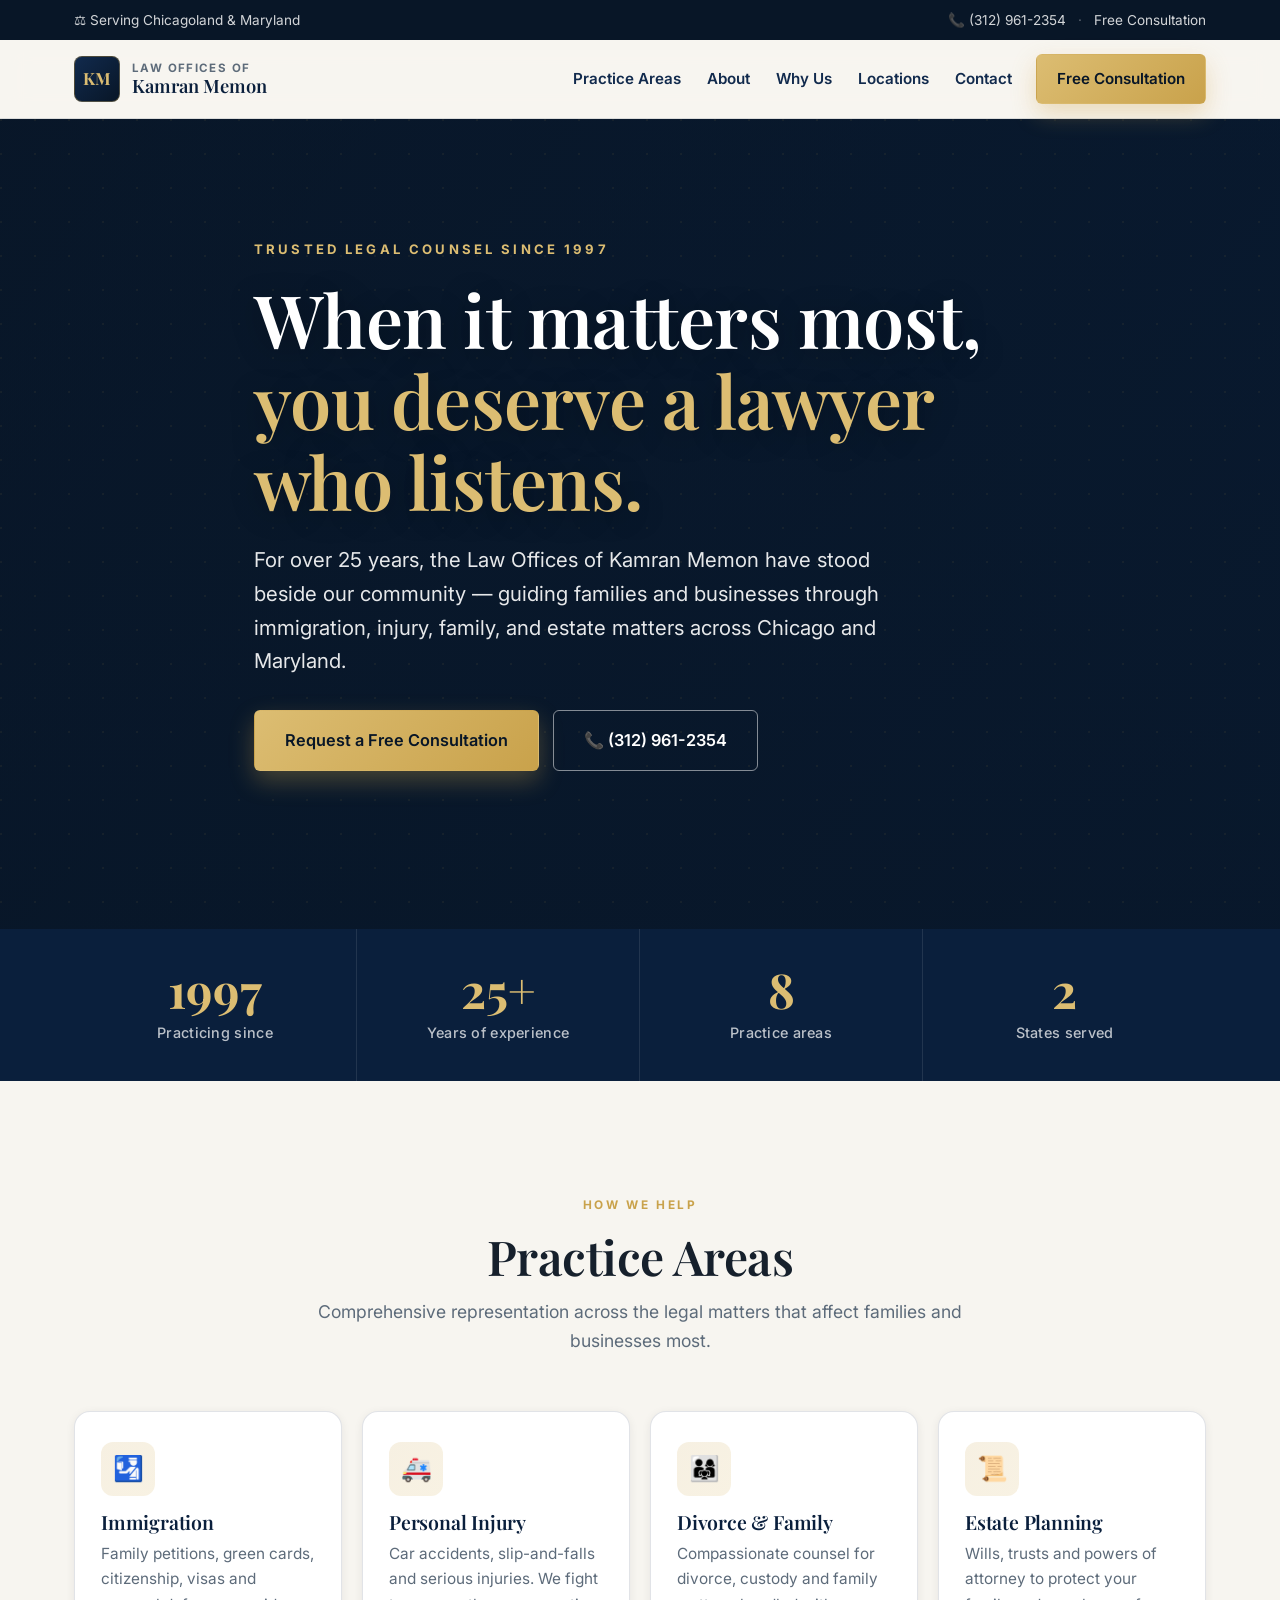
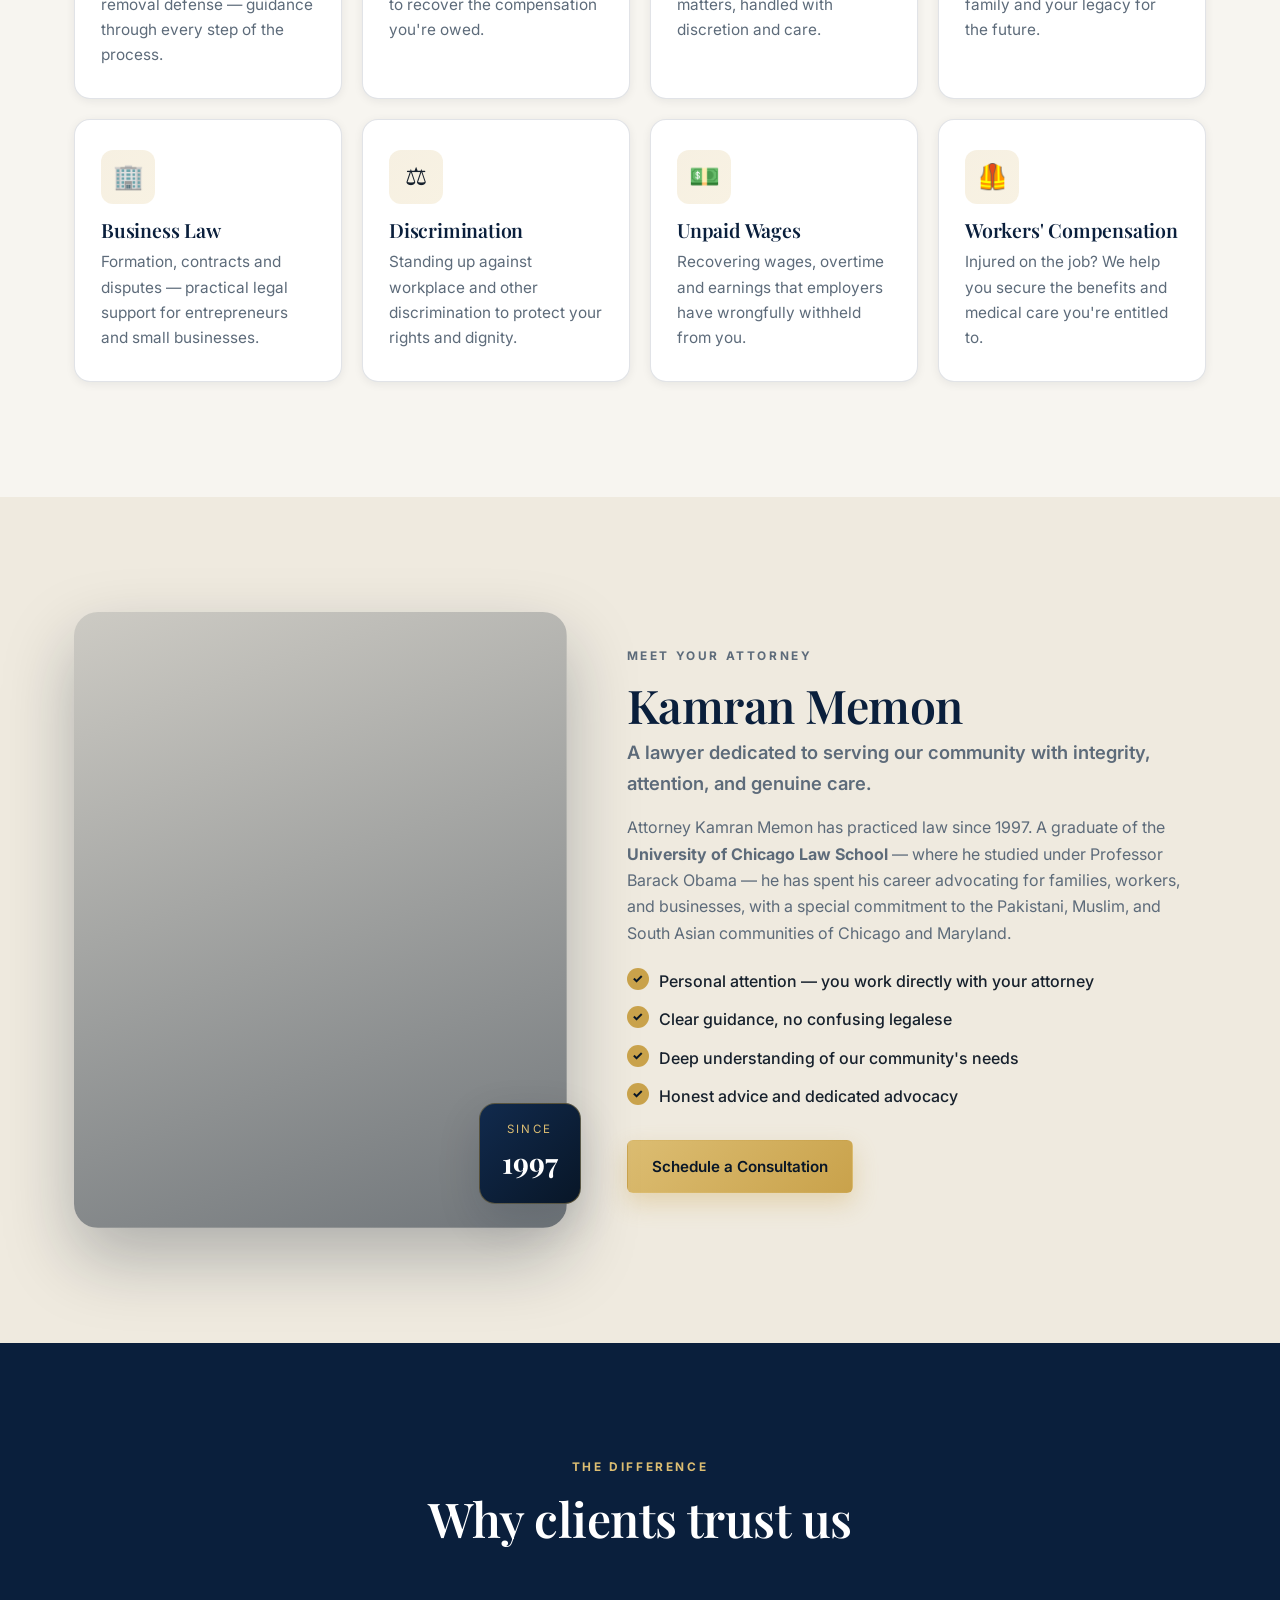
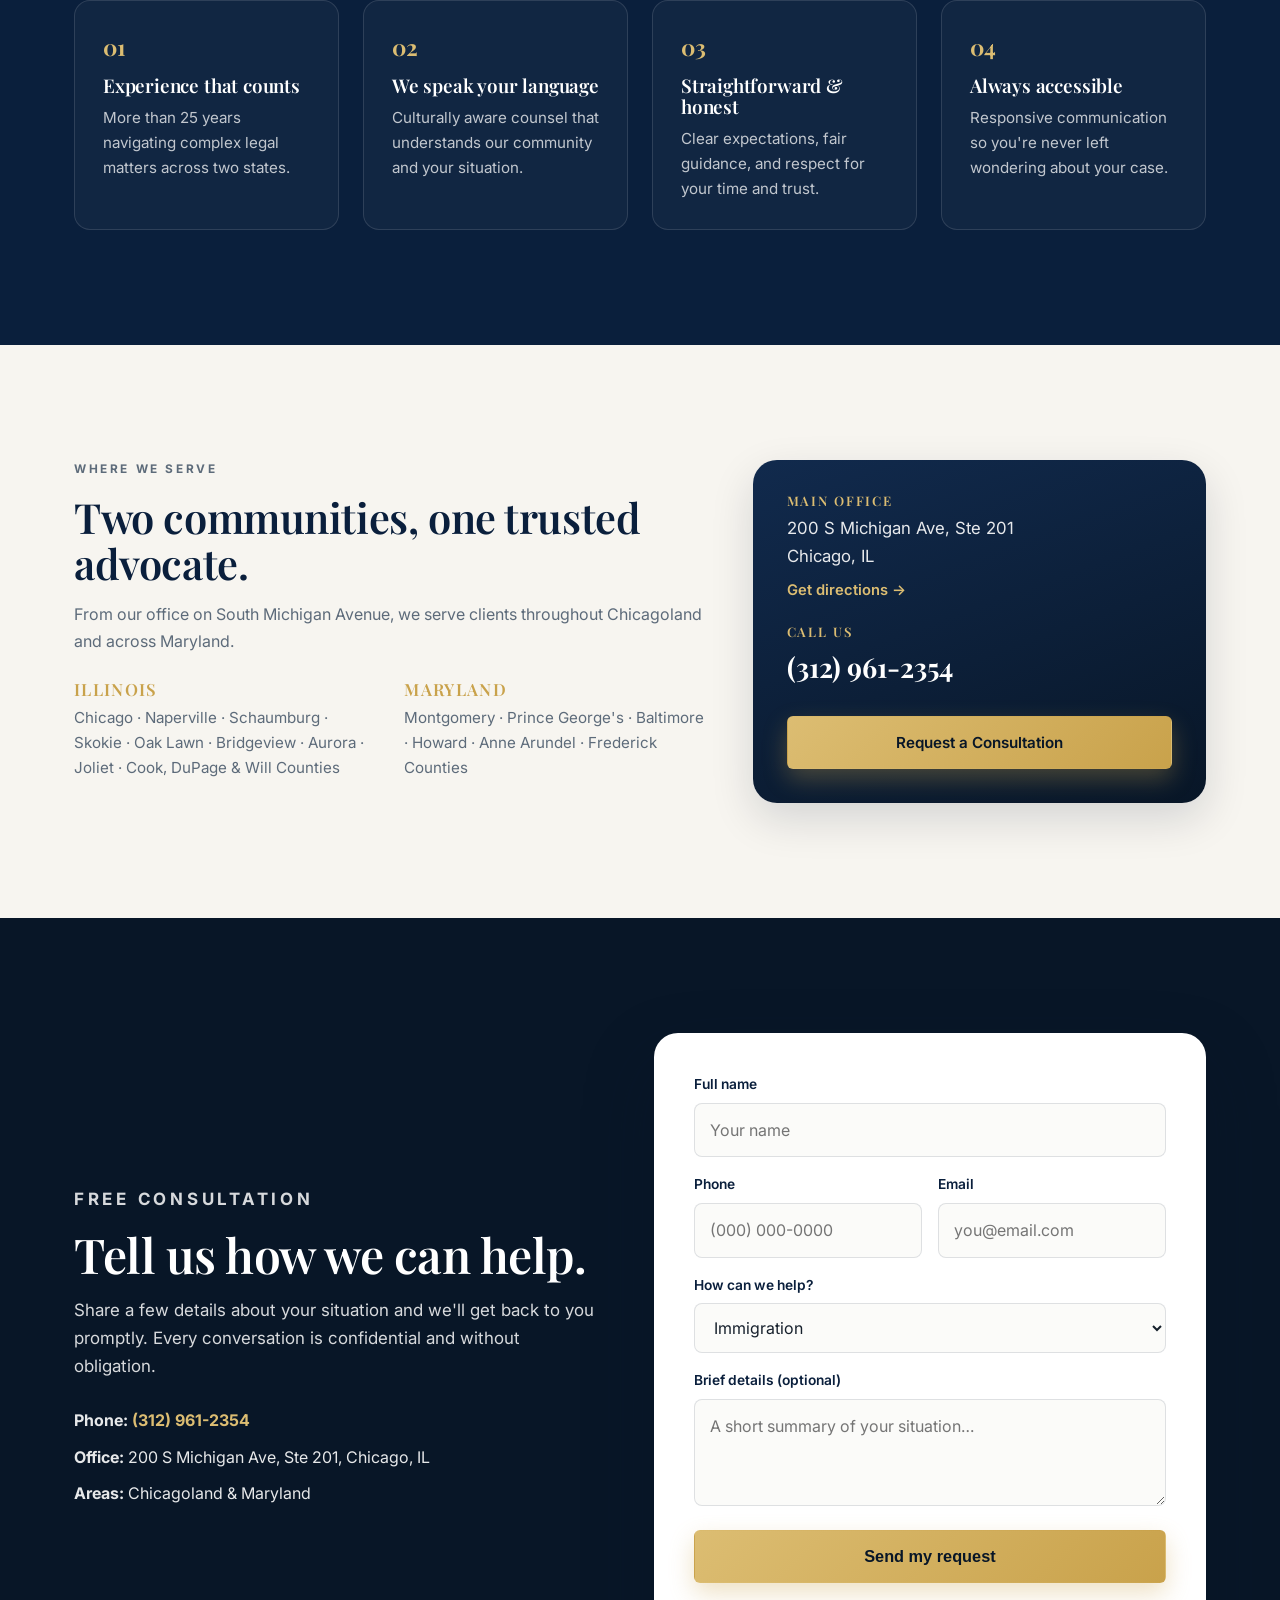
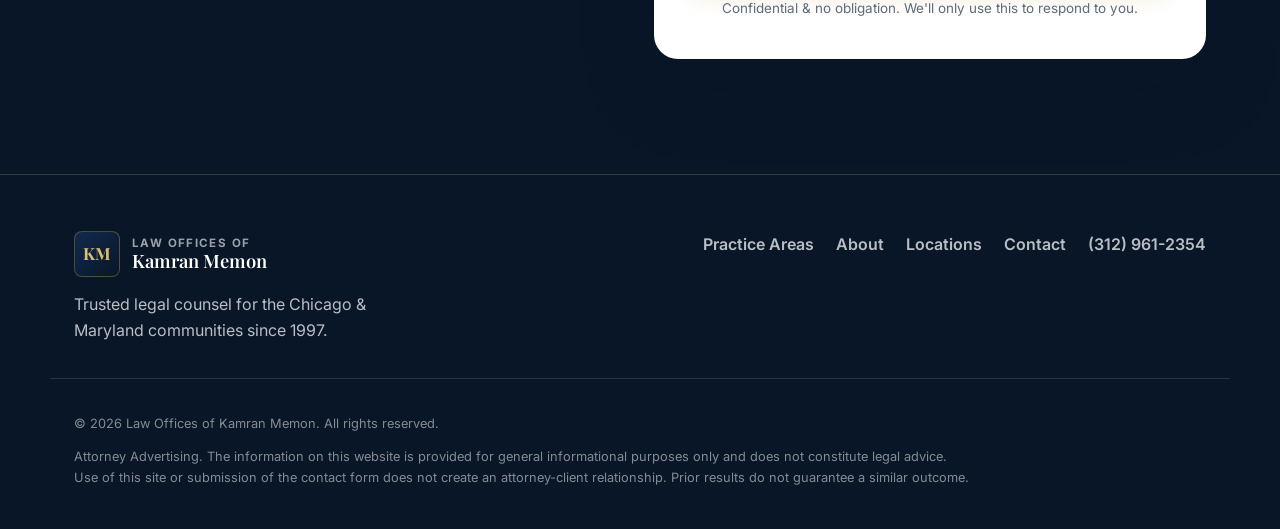
==== memonlaw/index.html @ 3e886874 "Add Law Offices of Kamran Memon site (memonlaw/) Premium navy + brass law-firm landing page: video-r" ====
<!DOCTYPE html>
<html lang="en">
<head>
  <meta charset="UTF-8" />
  <meta name="viewport" content="width=device-width, initial-scale=1.0" />
  <title>Law Offices of Kamran Memon | Chicago &amp; Maryland Attorney Since 1997</title>
  <meta name="description" content="The Law Offices of Kamran Memon provide trusted legal counsel in Immigration, Personal Injury, Divorce, Estate Planning, Business and more — serving Chicagoland and Maryland since 1997." />
  <meta name="theme-color" content="#0a1f3c" />

  <meta property="og:title" content="Law Offices of Kamran Memon — Trusted Counsel Since 1997" />
  <meta property="og:description" content="Immigration, Personal Injury, Divorce, Estate Planning & more. Serving Chicago and Maryland communities." />
  <meta property="og:type" content="website" />

  <link rel="preconnect" href="https://fonts.googleapis.com" />
  <link rel="preconnect" href="https://fonts.gstatic.com" crossorigin />
  <link href="https://fonts.googleapis.com/css2?family=Playfair+Display:wght@500;600;700&family=Inter:wght@400;500;600;700&display=swap" rel="stylesheet" />
  <link rel="stylesheet" href="styles.css" />
</head>
<body>
  <!-- ===== TOP BAR ===== -->
  <div class="topbar">
    <div class="container topbar__inner">
      <span class="topbar__item">⚖️ Serving Chicagoland &amp; Maryland</span>
      <div class="topbar__contacts">
        <a href="tel:+13129612354">📞 (312) 961-2354</a>
        <span class="topbar__sep">·</span>
        <a href="#consult">Free Consultation</a>
      </div>
    </div>
  </div>

  <!-- ===== NAV ===== -->
  <header class="nav" id="nav">
    <div class="container nav__inner">
      <a href="#top" class="brand" aria-label="Law Offices of Kamran Memon — home">
        <span class="brand__mark" aria-hidden="true">KM</span>
        <span class="brand__text">
          <strong>Law Offices of</strong>
          <em>Kamran Memon</em>
        </span>
      </a>

      <nav class="nav__links" aria-label="Primary">
        <a href="#practice">Practice Areas</a>
        <a href="#about">About</a>
        <a href="#why">Why Us</a>
        <a href="#areas">Locations</a>
        <a href="#consult">Contact</a>
      </nav>

      <a href="#consult" class="btn btn--gold nav__cta">Free Consultation</a>

      <button class="nav__toggle" id="navToggle" aria-label="Open menu" aria-expanded="false">
        <span></span><span></span><span></span>
      </button>
    </div>
  </header>

  <!-- ===== HERO ===== -->
  <section class="hero" id="top">
    <div class="hero__media" aria-hidden="true">
      <video class="hero__video" autoplay muted loop playsinline poster="assets/hero-poster.jpg">
        <source src="assets/hero.mp4" type="video/mp4" />
      </video>
      <div class="hero__overlay"></div>
    </div>

    <div class="container hero__content">
      <p class="hero__eyebrow reveal">Trusted Legal Counsel Since 1997</p>
      <h1 class="hero__title reveal">When it matters most,<br /><span>you deserve a lawyer who listens.</span></h1>
      <p class="hero__sub reveal">For over 25 years, the Law Offices of Kamran Memon have stood beside our community — guiding families and businesses through immigration, injury, family, and estate matters across Chicago and Maryland.</p>
      <div class="hero__actions reveal">
        <a href="#consult" class="btn btn--gold btn--lg">Request a Free Consultation</a>
        <a href="tel:+13129612354" class="btn btn--outline btn--lg">📞 (312) 961-2354</a>
      </div>
      <ul class="hero__trust reveal">
        <li>University of Chicago Law</li>
        <li>25+ Years' Experience</li>
        <li>Two States: IL &amp; MD</li>
      </ul>
    </div>
  </section>

  <!-- ===== STATS ===== -->
  <section class="stats" id="stats">
    <div class="container stats__grid">
      <div class="stat reveal"><span class="stat__num" data-count="1997" data-plain="true">0</span><span class="stat__label">Practicing since</span></div>
      <div class="stat reveal"><span class="stat__num" data-count="25" data-suffix="+">0</span><span class="stat__label">Years of experience</span></div>
      <div class="stat reveal"><span class="stat__num" data-count="8" data-suffix="">0</span><span class="stat__label">Practice areas</span></div>
      <div class="stat reveal"><span class="stat__num" data-count="2" data-suffix="">0</span><span class="stat__label">States served</span></div>
    </div>
  </section>

  <!-- ===== PRACTICE AREAS ===== -->
  <section class="section practice" id="practice">
    <div class="container">
      <div class="section__head reveal">
        <p class="eyebrow">How we help</p>
        <h2>Practice Areas</h2>
        <p class="section__lead">Comprehensive representation across the legal matters that affect families and businesses most.</p>
      </div>

      <div class="cards">
        <article class="card reveal">
          <div class="card__icon">🛂</div>
          <h3>Immigration</h3>
          <p>Family petitions, green cards, citizenship, visas and removal defense — guidance through every step of the process.</p>
        </article>
        <article class="card reveal">
          <div class="card__icon">🚑</div>
          <h3>Personal Injury</h3>
          <p>Car accidents, slip-and-falls and serious injuries. We fight to recover the compensation you're owed.</p>
        </article>
        <article class="card reveal">
          <div class="card__icon">👨‍👩‍👧</div>
          <h3>Divorce &amp; Family</h3>
          <p>Compassionate counsel for divorce, custody and family matters, handled with discretion and care.</p>
        </article>
        <article class="card reveal">
          <div class="card__icon">📜</div>
          <h3>Estate Planning</h3>
          <p>Wills, trusts and powers of attorney to protect your family and your legacy for the future.</p>
        </article>
        <article class="card reveal">
          <div class="card__icon">🏢</div>
          <h3>Business Law</h3>
          <p>Formation, contracts and disputes — practical legal support for entrepreneurs and small businesses.</p>
        </article>
        <article class="card reveal">
          <div class="card__icon">⚖️</div>
          <h3>Discrimination</h3>
          <p>Standing up against workplace and other discrimination to protect your rights and dignity.</p>
        </article>
        <article class="card reveal">
          <div class="card__icon">💵</div>
          <h3>Unpaid Wages</h3>
          <p>Recovering wages, overtime and earnings that employers have wrongfully withheld from you.</p>
        </article>
        <article class="card reveal">
          <div class="card__icon">🦺</div>
          <h3>Workers' Compensation</h3>
          <p>Injured on the job? We help you secure the benefits and medical care you're entitled to.</p>
        </article>
      </div>
    </div>
  </section>

  <!-- ===== ABOUT ATTORNEY ===== -->
  <section class="section about" id="about">
    <div class="container about__grid">
      <div class="about__media reveal">
        <div class="about__photo"></div>
        <div class="about__badge">
          <span class="about__badge-top">Since</span>
          <span class="about__badge-num">1997</span>
        </div>
      </div>
      <div class="about__copy reveal">
        <p class="eyebrow">Meet your attorney</p>
        <h2>Kamran Memon</h2>
        <p class="about__lead">A lawyer dedicated to serving our community with integrity, attention, and genuine care.</p>
        <p>Attorney Kamran Memon has practiced law since 1997. A graduate of the <strong>University of Chicago Law School</strong> — where he studied under Professor Barack Obama — he has spent his career advocating for families, workers, and businesses, with a special commitment to the Pakistani, Muslim, and South Asian communities of Chicago and Maryland.</p>
        <ul class="ticks">
          <li>Personal attention — you work directly with your attorney</li>
          <li>Clear guidance, no confusing legalese</li>
          <li>Deep understanding of our community's needs</li>
          <li>Honest advice and dedicated advocacy</li>
        </ul>
        <a href="#consult" class="btn btn--gold">Schedule a Consultation</a>
      </div>
    </div>
  </section>

  <!-- ===== WHY US ===== -->
  <section class="section why" id="why">
    <div class="container">
      <div class="section__head section__head--light reveal">
        <p class="eyebrow eyebrow--gold">The difference</p>
        <h2>Why clients trust us</h2>
      </div>
      <div class="why__grid">
        <div class="why__item reveal">
          <span class="why__num">01</span>
          <h3>Experience that counts</h3>
          <p>More than 25 years navigating complex legal matters across two states.</p>
        </div>
        <div class="why__item reveal">
          <span class="why__num">02</span>
          <h3>We speak your language</h3>
          <p>Culturally aware counsel that understands our community and your situation.</p>
        </div>
        <div class="why__item reveal">
          <span class="why__num">03</span>
          <h3>Straightforward &amp; honest</h3>
          <p>Clear expectations, fair guidance, and respect for your time and trust.</p>
        </div>
        <div class="why__item reveal">
          <span class="why__num">04</span>
          <h3>Always accessible</h3>
          <p>Responsive communication so you're never left wondering about your case.</p>
        </div>
      </div>
    </div>
  </section>

  <!-- ===== LOCATIONS ===== -->
  <section class="section areas" id="areas">
    <div class="container areas__inner reveal">
      <div class="areas__copy">
        <p class="eyebrow">Where we serve</p>
        <h2>Two communities, one trusted advocate.</h2>
        <p>From our office on South Michigan Avenue, we serve clients throughout Chicagoland and across Maryland.</p>
        <div class="areas__cols">
          <div>
            <h3>Illinois</h3>
            <p>Chicago · Naperville · Schaumburg · Skokie · Oak Lawn · Bridgeview · Aurora · Joliet · Cook, DuPage &amp; Will Counties</p>
          </div>
          <div>
            <h3>Maryland</h3>
            <p>Montgomery · Prince George's · Baltimore · Howard · Anne Arundel · Frederick Counties</p>
          </div>
        </div>
      </div>
      <div class="areas__card">
        <h3>Main Office</h3>
        <address>
          200 S Michigan Ave, Ste 201<br />
          Chicago, IL
        </address>
        <a class="areas__link" href="https://maps.google.com/?q=200+S+Michigan+Ave+Ste+201+Chicago+IL" target="_blank" rel="noopener">Get directions →</a>
        <h3>Call Us</h3>
        <a class="areas__phone" href="tel:+13129612354">(312) 961-2354</a>
        <a href="#consult" class="btn btn--gold btn--block">Request a Consultation</a>
      </div>
    </div>
  </section>

  <!-- ===== CONSULTATION ===== -->
  <section class="section consult" id="consult">
    <div class="container consult__grid">
      <div class="consult__copy reveal">
        <p class="eyebrow eyebrow--gold">Free consultation</p>
        <h2>Tell us how we can help.</h2>
        <p>Share a few details about your situation and we'll get back to you promptly. Every conversation is confidential and without obligation.</p>
        <ul class="consult__contact">
          <li><strong>Phone:</strong> <a href="tel:+13129612354">(312) 961-2354</a></li>
          <li><strong>Office:</strong> 200 S Michigan Ave, Ste 201, Chicago, IL</li>
          <li><strong>Areas:</strong> Chicagoland &amp; Maryland</li>
        </ul>
      </div>

      <form class="consult__form reveal" id="consultForm" novalidate>
        <div class="field">
          <label for="name">Full name</label>
          <input id="name" name="name" type="text" autocomplete="name" required placeholder="Your name" />
        </div>
        <div class="field-row">
          <div class="field">
            <label for="phone">Phone</label>
            <input id="phone" name="phone" type="tel" autocomplete="tel" required placeholder="(000) 000-0000" />
          </div>
          <div class="field">
            <label for="email">Email</label>
            <input id="email" name="email" type="email" autocomplete="email" placeholder="you@email.com" />
          </div>
        </div>
        <div class="field">
          <label for="matter">How can we help?</label>
          <select id="matter" name="matter">
            <option>Immigration</option>
            <option>Personal Injury</option>
            <option>Divorce &amp; Family</option>
            <option>Estate Planning</option>
            <option>Business Law</option>
            <option>Discrimination</option>
            <option>Unpaid Wages</option>
            <option>Workers' Compensation</option>
            <option>Something else</option>
          </select>
        </div>
        <div class="field">
          <label for="message">Brief details (optional)</label>
          <textarea id="message" name="message" rows="3" placeholder="A short summary of your situation…"></textarea>
        </div>
        <button type="submit" class="btn btn--gold btn--lg btn--block">Send my request</button>
        <p class="form__note" id="formNote" role="status" aria-live="polite">Confidential &amp; no obligation. We'll only use this to respond to you.</p>
      </form>
    </div>
  </section>

  <!-- ===== FOOTER ===== -->
  <footer class="footer">
    <div class="container footer__inner">
      <div class="footer__brand">
        <span class="brand brand--light">
          <span class="brand__mark" aria-hidden="true">KM</span>
          <span class="brand__text">
            <strong>Law Offices of</strong>
            <em>Kamran Memon</em>
          </span>
        </span>
        <p>Trusted legal counsel for the Chicago &amp; Maryland communities since 1997.</p>
      </div>
      <nav class="footer__links" aria-label="Footer">
        <a href="#practice">Practice Areas</a>
        <a href="#about">About</a>
        <a href="#areas">Locations</a>
        <a href="#consult">Contact</a>
        <a href="tel:+13129612354">(312) 961-2354</a>
      </nav>
    </div>
    <div class="container footer__legal">
      <p>© <span id="year"></span> Law Offices of Kamran Memon. All rights reserved.</p>
      <p class="footer__disclaimer">Attorney Advertising. The information on this website is provided for general informational purposes only and does not constitute legal advice. Use of this site or submission of the contact form does not create an attorney-client relationship. Prior results do not guarantee a similar outcome.</p>
    </div>
  </footer>

  <a href="tel:+13129612354" class="fab" aria-label="Call the office">📞 Call Now</a>

  <script src="script.js" defer></script>
</body>
</html>
---- memonlaw/styles.css ----
/* =========================================================
   Law Offices of Kamran Memon — styles
   ========================================================= */
:root{
  --navy-900:#081627;
  --navy-800:#0a1f3c;
  --navy-700:#112a4d;
  --navy-600:#1b3a63;
  --gold:#c9a24b;
  --gold-light:#dcbd72;
  --cream:#f7f5f0;
  --sand:#efeadf;
  --ink:#16202c;
  --muted:#5d6b7a;
  --line:rgba(10,31,60,.12);
  --white:#fff;

  --shadow-sm:0 2px 10px rgba(8,22,39,.07);
  --shadow-md:0 16px 44px rgba(8,22,39,.14);
  --shadow-lg:0 30px 70px rgba(8,22,39,.28);

  --r-sm:10px; --r-md:16px; --r-lg:24px;
  --serif:"Playfair Display",Georgia,serif;
  --sans:"Inter",system-ui,-apple-system,Segoe UI,Roboto,sans-serif;
  --maxw:1180px;
}

*{box-sizing:border-box}
html{scroll-behavior:smooth;-webkit-text-size-adjust:100%}
body{margin:0;font-family:var(--sans);color:var(--ink);background:var(--cream);line-height:1.65;overflow-x:hidden}
img,video,svg{display:block;max-width:100%}
a{color:inherit;text-decoration:none}
h1,h2,h3{font-family:var(--serif);font-weight:600;line-height:1.1;letter-spacing:-.01em;margin:0}
address{font-style:normal}

.container{width:100%;max-width:var(--maxw);margin:0 auto;padding:0 24px}
.eyebrow{text-transform:uppercase;letter-spacing:.22em;font-size:.74rem;font-weight:700;color:var(--gold);margin:0 0 14px}
.eyebrow--gold{color:var(--gold-light)}

/* ---------- Buttons ---------- */
.btn{display:inline-flex;align-items:center;justify-content:center;gap:.5em;padding:13px 24px;border-radius:6px;font-weight:600;font-size:.95rem;cursor:pointer;border:1.5px solid transparent;transition:transform .18s ease,box-shadow .18s ease,background .18s ease,color .18s ease;white-space:nowrap}
.btn:hover{transform:translateY(-2px)}
.btn--gold{background:linear-gradient(135deg,var(--gold-light),var(--gold));color:var(--navy-900);box-shadow:0 10px 24px rgba(201,162,75,.32)}
.btn--gold:hover{box-shadow:0 16px 34px rgba(201,162,75,.45)}
.btn--outline{background:transparent;color:#fff;border-color:rgba(255,255,255,.5)}
.btn--outline:hover{background:rgba(255,255,255,.1)}
.btn--lg{padding:16px 30px;font-size:1.02rem}
.btn--block{width:100%}

/* ---------- Top bar ---------- */
.topbar{background:var(--navy-900);color:rgba(255,255,255,.82);font-size:.85rem}
.topbar__inner{display:flex;align-items:center;justify-content:space-between;padding:9px 24px;gap:16px}
.topbar__contacts{display:flex;align-items:center;gap:12px}
.topbar__contacts a:hover{color:var(--gold-light)}
.topbar__sep{opacity:.4}

/* ---------- Nav ---------- */
.nav{position:sticky;top:0;z-index:60;background:rgba(247,245,240,.86);backdrop-filter:saturate(180%) blur(14px);border-bottom:1px solid var(--line);transition:box-shadow .3s ease}
.nav.is-scrolled{box-shadow:var(--shadow-sm)}
.nav__inner{display:flex;align-items:center;gap:24px;padding:14px 24px}
.brand{display:inline-flex;align-items:center;gap:12px}
.brand__mark{display:grid;place-items:center;width:46px;height:46px;border-radius:8px;background:linear-gradient(135deg,var(--navy-700),var(--navy-900));color:var(--gold-light);font-family:var(--serif);font-weight:700;font-size:1.05rem;border:1px solid rgba(201,162,75,.35)}
.brand__text{display:flex;flex-direction:column;line-height:1.15}
.brand__text strong{font-size:.72rem;font-weight:700;letter-spacing:.12em;text-transform:uppercase;color:var(--muted)}
.brand__text em{font-family:var(--serif);font-style:normal;font-weight:600;font-size:1.15rem;color:var(--navy-800)}
.brand--light .brand__text strong{color:rgba(255,255,255,.6)}
.brand--light .brand__text em{color:#fff}
.nav__links{display:flex;gap:26px;margin-left:auto;font-weight:600;font-size:.95rem}
.nav__links a{color:var(--navy-700);position:relative;padding:4px 0}
.nav__links a::after{content:"";position:absolute;left:0;bottom:-3px;height:2px;width:0;background:var(--gold);transition:width .22s ease}
.nav__links a:hover::after{width:100%}
.nav__cta{padding:11px 20px}
.nav__toggle{display:none;flex-direction:column;gap:5px;background:none;border:0;cursor:pointer;padding:8px}
.nav__toggle span{width:26px;height:2.5px;background:var(--navy-800);border-radius:2px;transition:.25s}
.nav.is-open .nav__toggle span:nth-child(1){transform:translateY(7.5px) rotate(45deg)}
.nav.is-open .nav__toggle span:nth-child(2){opacity:0}
.nav.is-open .nav__toggle span:nth-child(3){transform:translateY(-7.5px) rotate(-45deg)}

/* ---------- Hero ---------- */
.hero{position:relative;color:#fff;isolation:isolate;padding:120px 0 96px;overflow:hidden}
.hero__media{position:absolute;inset:0;z-index:-2;overflow:hidden}
.hero__media::before{content:"";position:absolute;inset:-20%;background:linear-gradient(125deg,#081627,#0a1f3c 40%,#112a4d 70%,#081627);background-size:220% 220%;animation:drift 20s ease-in-out infinite}
@keyframes drift{0%,100%{background-position:0% 50%}50%{background-position:100% 50%}}
.hero__media::after{content:"";position:absolute;inset:0;background-image:radial-gradient(circle at 1px 1px,rgba(201,162,75,.14) 1px,transparent 0);background-size:34px 34px;opacity:.5}
.hero__video{position:absolute;inset:0;width:100%;height:100%;object-fit:cover;opacity:.4}
.hero__overlay{position:absolute;inset:0;background:linear-gradient(180deg,rgba(8,22,39,.55),rgba(8,22,39,.78))}
.hero__content{position:relative;max-width:820px}
.hero__eyebrow{color:var(--gold-light);letter-spacing:.24em;text-transform:uppercase;font-size:.82rem;font-weight:700;margin:0 0 18px}
.hero__title{font-size:clamp(2.5rem,6.2vw,4.6rem);margin:0 0 22px;text-shadow:0 4px 30px rgba(0,0,0,.3)}
.hero__title span{color:var(--gold-light)}
.hero__sub{font-size:clamp(1.05rem,2vw,1.28rem);max-width:660px;color:rgba(255,255,255,.9);margin:0 0 32px}
.hero__actions{display:flex;flex-wrap:wrap;gap:14px}
.hero__trust{list-style:none;display:flex;flex-wrap:wrap;gap:0;padding:0;margin:38px 0 0}
.hero__trust li{font-weight:600;font-size:.92rem;color:rgba(255,255,255,.85);padding:0 22px;position:relative}
.hero__trust li:first-child{padding-left:0}
.hero__trust li:not(:last-child)::after{content:"";position:absolute;right:0;top:50%;transform:translateY(-50%);width:1px;height:16px;background:rgba(255,255,255,.25)}

/* ---------- Stats ---------- */
.stats{background:var(--navy-800);color:#fff}
.stats__grid{display:grid;grid-template-columns:repeat(4,1fr)}
.stat{text-align:center;padding:36px 18px;border-right:1px solid rgba(255,255,255,.1)}
.stat:last-child{border-right:0}
.stat__num{display:block;font-family:var(--serif);font-size:clamp(2rem,4vw,3rem);font-weight:700;color:var(--gold-light);line-height:1}
.stat__label{display:block;margin-top:8px;color:rgba(255,255,255,.72);font-weight:500;font-size:.9rem;letter-spacing:.02em}

/* ---------- Section base ---------- */
.section{padding:clamp(70px,9vw,116px) 0}
.section__head{max-width:680px;margin:0 auto 56px;text-align:center}
.section__head h2{font-size:clamp(2rem,4.6vw,3rem)}
.section__lead{color:var(--muted);font-size:1.1rem;margin:14px 0 0}
.section__head--light h2{color:#fff}

/* ---------- Practice areas ---------- */
.cards{display:grid;grid-template-columns:repeat(4,1fr);gap:20px}
.card{background:#fff;border:1px solid var(--line);border-radius:var(--r-md);padding:30px 26px;box-shadow:var(--shadow-sm);transition:transform .25s ease,box-shadow .25s ease;position:relative;overflow:hidden}
.card::before{content:"";position:absolute;left:0;top:0;bottom:0;width:3px;background:linear-gradient(180deg,var(--gold-light),var(--gold));transform:scaleY(0);transform-origin:top;transition:transform .3s ease}
.card:hover{transform:translateY(-6px);box-shadow:var(--shadow-md)}
.card:hover::before{transform:scaleY(1)}
.card__icon{width:54px;height:54px;border-radius:12px;display:grid;place-items:center;font-size:1.55rem;margin-bottom:16px;background:linear-gradient(135deg,rgba(201,162,75,.16),rgba(220,189,114,.2))}
.card h3{font-size:1.22rem;margin-bottom:8px;color:var(--navy-800)}
.card p{color:var(--muted);margin:0;font-size:.96rem}

/* ---------- About ---------- */
.about{background:var(--sand)}
.about__grid{display:grid;grid-template-columns:.85fr 1fr;gap:60px;align-items:center}
.about__media{position:relative}
.about__photo{aspect-ratio:4/5;border-radius:var(--r-lg);box-shadow:var(--shadow-lg);background-image:linear-gradient(160deg,rgba(8,22,39,.15),rgba(8,22,39,.55)),url("https://images.unsplash.com/photo-1589829545856-d10d557cf95f?q=80&w=1200&auto=format&fit=crop");background-size:cover;background-position:center}
.about__badge{position:absolute;right:-14px;bottom:24px;background:linear-gradient(135deg,var(--navy-700),var(--navy-900));color:#fff;border:1px solid rgba(201,162,75,.4);border-radius:var(--r-md);padding:16px 22px;text-align:center;box-shadow:var(--shadow-md)}
.about__badge-top{display:block;font-size:.72rem;letter-spacing:.18em;text-transform:uppercase;color:var(--gold-light)}
.about__badge-num{display:block;font-family:var(--serif);font-size:1.8rem;font-weight:700}
.about__copy h2{font-size:clamp(2rem,4vw,2.9rem);color:var(--navy-800);margin-bottom:6px}
.about__lead{font-size:1.15rem;font-weight:600;color:var(--navy-700);margin:0 0 16px}
.about__copy p{color:var(--muted)}
.ticks{list-style:none;padding:0;margin:22px 0 30px;display:grid;gap:12px}
.ticks li{position:relative;padding-left:32px;font-weight:500;color:var(--ink)}
.ticks li::before{content:"✓";position:absolute;left:0;top:0;width:22px;height:22px;border-radius:50%;display:grid;place-items:center;background:var(--gold);color:var(--navy-900);font-size:.78rem;font-weight:800}

/* ---------- Why ---------- */
.why{background:var(--navy-800);color:#fff}
.why__grid{display:grid;grid-template-columns:repeat(4,1fr);gap:24px}
.why__item{padding:28px;border:1px solid rgba(255,255,255,.12);border-radius:var(--r-md);background:rgba(255,255,255,.03);transition:border-color .25s ease,transform .25s ease}
.why__item:hover{border-color:rgba(201,162,75,.5);transform:translateY(-4px)}
.why__num{font-family:var(--serif);font-size:1.4rem;color:var(--gold-light);font-weight:700}
.why__item h3{font-size:1.18rem;margin:10px 0 8px}
.why__item p{color:rgba(255,255,255,.74);margin:0;font-size:.95rem}

/* ---------- Locations ---------- */
.areas__inner{display:grid;grid-template-columns:1.4fr 1fr;gap:44px;align-items:stretch}
.areas__copy h2{font-size:clamp(1.8rem,4vw,2.6rem);color:var(--navy-800);margin-bottom:14px}
.areas__copy>p{color:var(--muted)}
.areas__cols{display:grid;grid-template-columns:1fr 1fr;gap:26px;margin-top:26px}
.areas__cols h3{font-size:1.05rem;color:var(--gold);text-transform:uppercase;letter-spacing:.08em;margin-bottom:6px}
.areas__cols p{color:var(--muted);font-size:.95rem;margin:0}
.areas__card{background:linear-gradient(160deg,var(--navy-700),var(--navy-900));color:#fff;border-radius:var(--r-lg);padding:34px;box-shadow:var(--shadow-md)}
.areas__card h3{font-size:.82rem;letter-spacing:.14em;text-transform:uppercase;color:var(--gold-light);margin:0 0 6px}
.areas__card h3:not(:first-child){margin-top:22px}
.areas__card address{color:rgba(255,255,255,.9);font-size:1.05rem}
.areas__link{display:inline-block;margin-top:8px;color:var(--gold-light);font-weight:600;font-size:.92rem}
.areas__phone{display:block;font-family:var(--serif);font-size:1.7rem;color:#fff;font-weight:700;margin-top:2px}
.areas__card .btn{margin-top:26px}

/* ---------- Consultation ---------- */
.consult{background:var(--navy-900);color:#fff}
.consult__grid{display:grid;grid-template-columns:1fr 1.05fr;gap:54px;align-items:center}
.consult__copy h2{font-size:clamp(2rem,4.4vw,3rem);margin-bottom:14px}
.consult__copy>p{color:rgba(255,255,255,.84);font-size:1.06rem}
.consult__contact{list-style:none;padding:0;margin:26px 0 0;display:grid;gap:10px;color:rgba(255,255,255,.9)}
.consult__contact a{color:var(--gold-light);font-weight:700}
.consult__form{background:#fff;color:var(--ink);border-radius:var(--r-lg);padding:clamp(26px,4vw,40px);box-shadow:var(--shadow-lg)}
.field{margin-bottom:16px}
.field-row{display:grid;grid-template-columns:1fr 1fr;gap:16px}
.field label{display:block;font-weight:600;font-size:.86rem;margin-bottom:7px;color:var(--navy-800)}
.field input,.field select,.field textarea{width:100%;padding:13px 15px;border:1.5px solid var(--line);border-radius:8px;font:inherit;color:var(--ink);background:#fbfbf9;transition:border-color .2s,box-shadow .2s}
.field input:focus,.field select:focus,.field textarea:focus{outline:none;border-color:var(--gold);box-shadow:0 0 0 4px rgba(201,162,75,.18);background:#fff}
.field textarea{resize:vertical}
.field input.invalid{border-color:#c0392b;box-shadow:0 0 0 4px rgba(192,57,43,.12)}
.form__note{margin:14px 0 0;font-size:.84rem;color:var(--muted);text-align:center}
.form__note.success{color:#1f7a4d;font-weight:700}

/* ---------- Footer ---------- */
.footer{background:var(--navy-900);color:rgba(255,255,255,.72);padding:56px 0 28px;border-top:1px solid rgba(201,162,75,.25)}
.footer__inner{display:flex;flex-wrap:wrap;gap:30px;justify-content:space-between;align-items:flex-start}
.footer__brand p{max-width:300px;margin:14px 0 0}
.footer__links{display:flex;flex-wrap:wrap;gap:22px;font-weight:600}
.footer__links a:hover{color:var(--gold-light)}
.footer__legal{margin-top:34px;padding-top:22px;border-top:1px solid rgba(255,255,255,.12);font-size:.8rem;color:rgba(255,255,255,.5)}
.footer__disclaimer{margin-top:8px;max-width:900px;line-height:1.6}

/* ---------- FAB ---------- */
.fab{position:fixed;right:18px;bottom:18px;z-index:55;display:none;background:linear-gradient(135deg,var(--gold-light),var(--gold));color:var(--navy-900);font-weight:700;padding:14px 22px;border-radius:999px;box-shadow:var(--shadow-lg)}

/* ---------- Reveal ---------- */
.reveal{opacity:0;transform:translateY(26px);transition:opacity .7s ease,transform .7s ease}
.reveal.is-visible{opacity:1;transform:none}

/* ---------- Responsive ---------- */
@media (max-width:980px){
  .nav__links,.nav__cta{display:none}
  .nav__toggle{display:flex}
  .nav.is-open .nav__links{display:flex;flex-direction:column;gap:4px;position:absolute;top:100%;left:16px;right:16px;background:#fff;border-radius:var(--r-md);padding:14px;box-shadow:var(--shadow-md)}
  .nav.is-open .nav__links a{color:var(--navy-800);padding:12px;border-radius:8px}
  .nav.is-open .nav__links a:hover{background:var(--sand)}
  .cards{grid-template-columns:repeat(2,1fr)}
  .why__grid{grid-template-columns:repeat(2,1fr)}
  .about__grid,.areas__inner,.consult__grid{grid-template-columns:1fr}
  .about__media{max-width:420px}
  .stats__grid{grid-template-columns:1fr 1fr}
  .stat:nth-child(2){border-right:0}
}
@media (max-width:560px){
  .container{padding:0 18px}
  .cards,.why__grid,.field-row,.areas__cols{grid-template-columns:1fr}
  .topbar__item{display:none}
  .topbar__inner{justify-content:center}
  .hero__trust li{padding:6px 14px}
  .hero__trust li:first-child{padding-left:14px}
  .fab{display:inline-flex}
  .footer__inner{flex-direction:column}
}
@media (prefers-reduced-motion:reduce){
  *,*::before,*::after{animation-duration:.001ms!important;transition-duration:.001ms!important}
  html{scroll-behavior:auto}
  .reveal{opacity:1;transform:none}
}
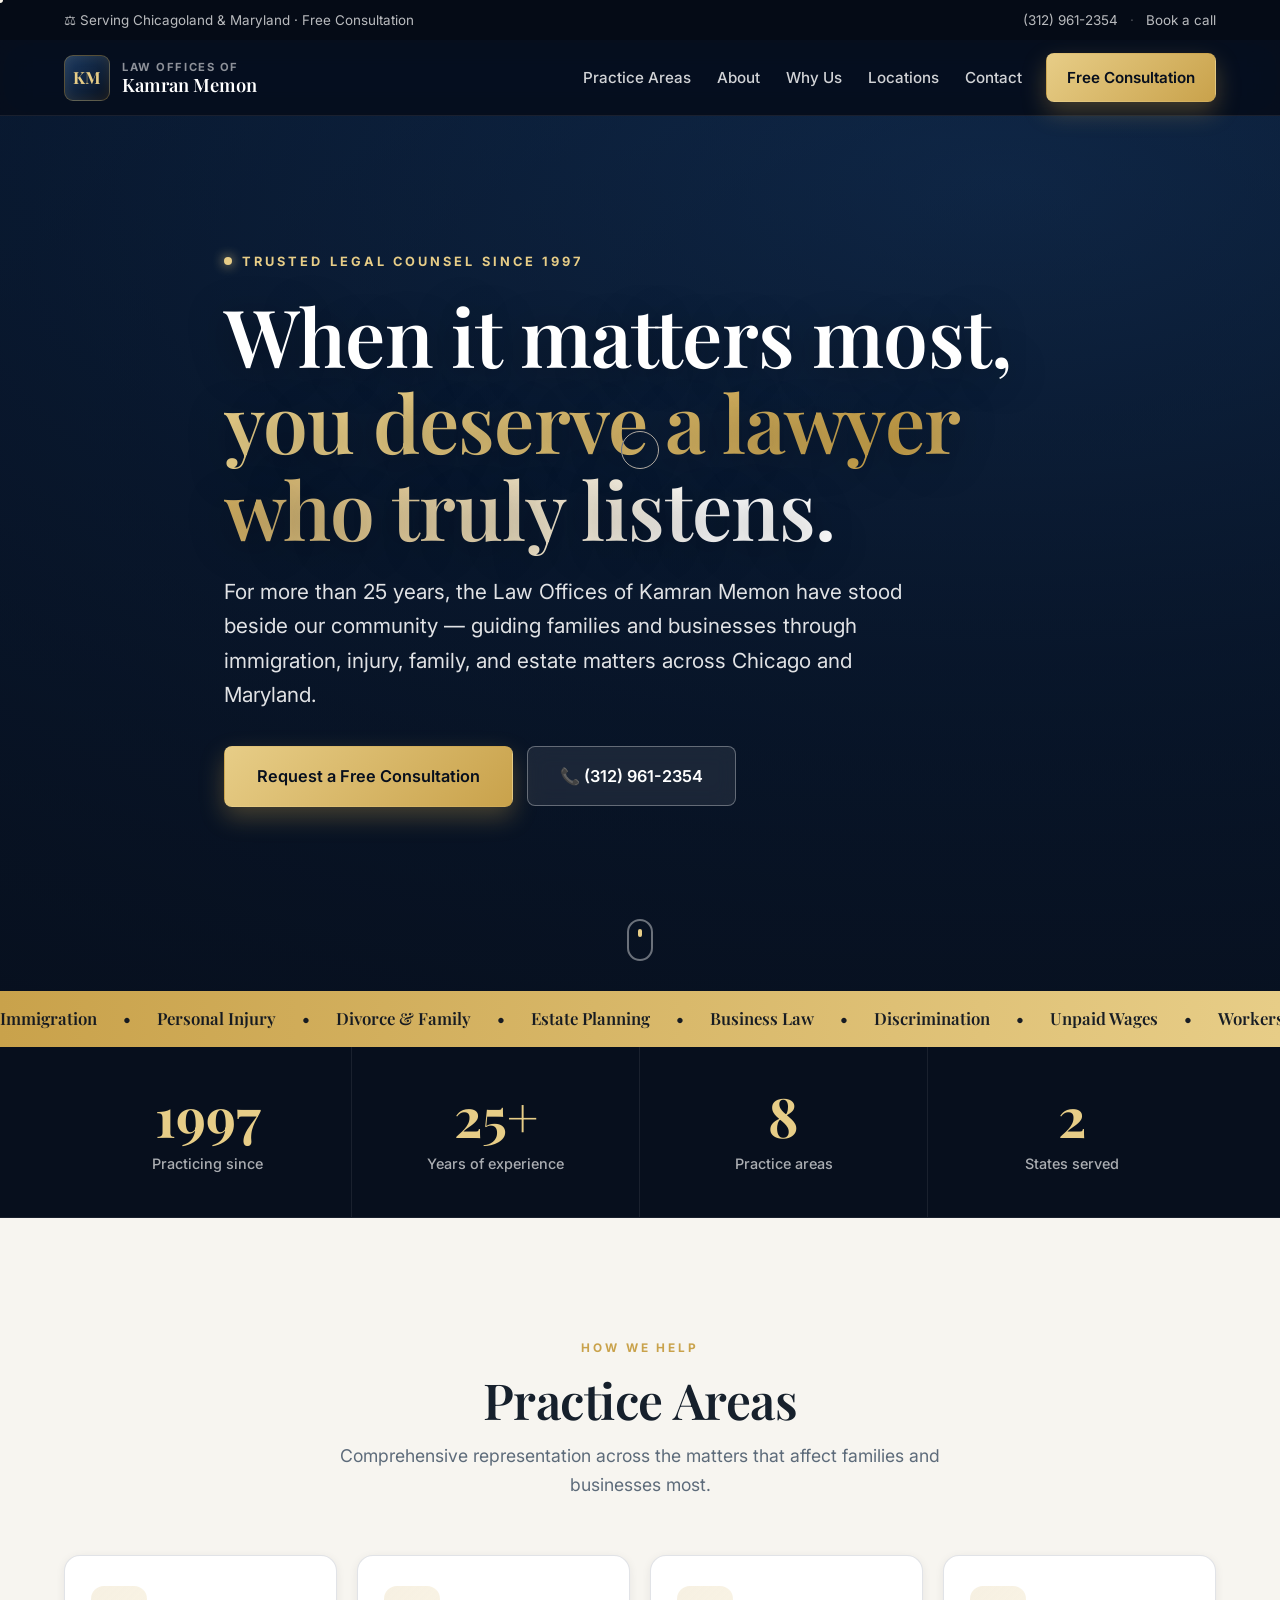
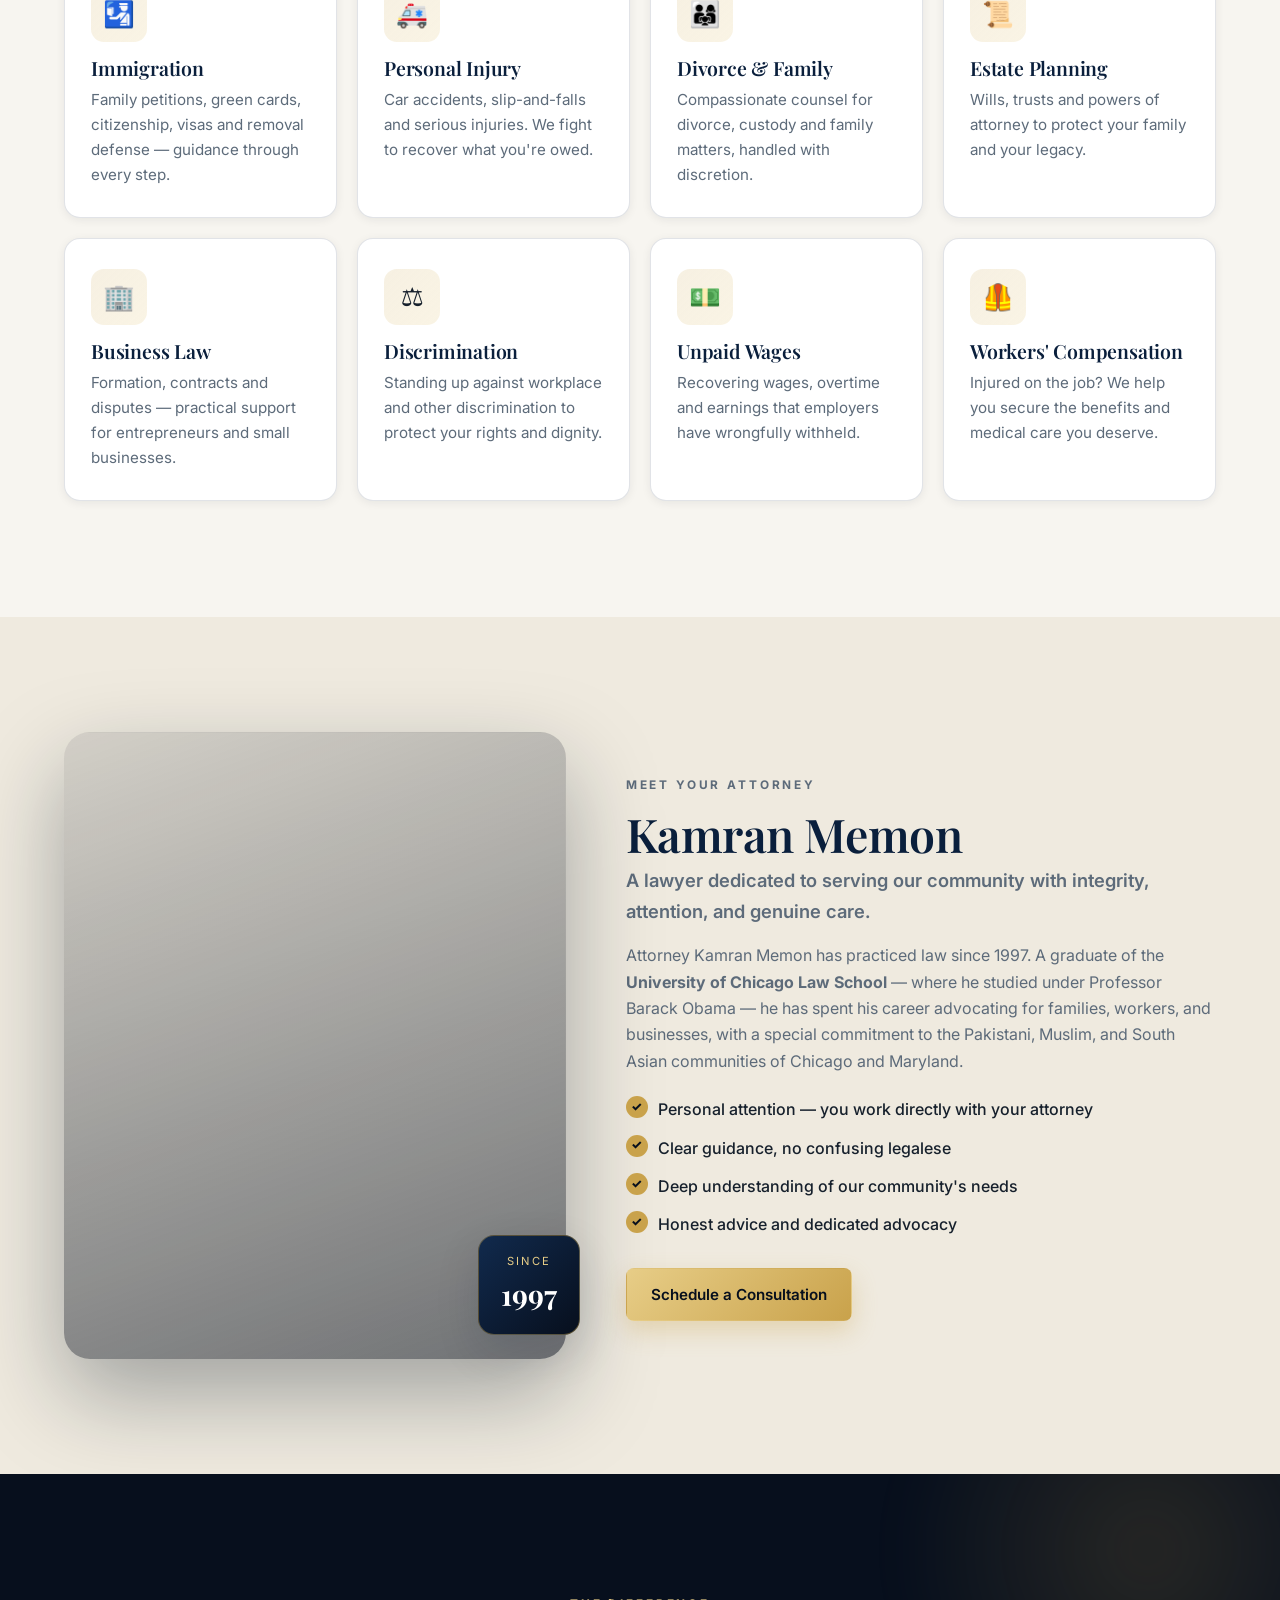
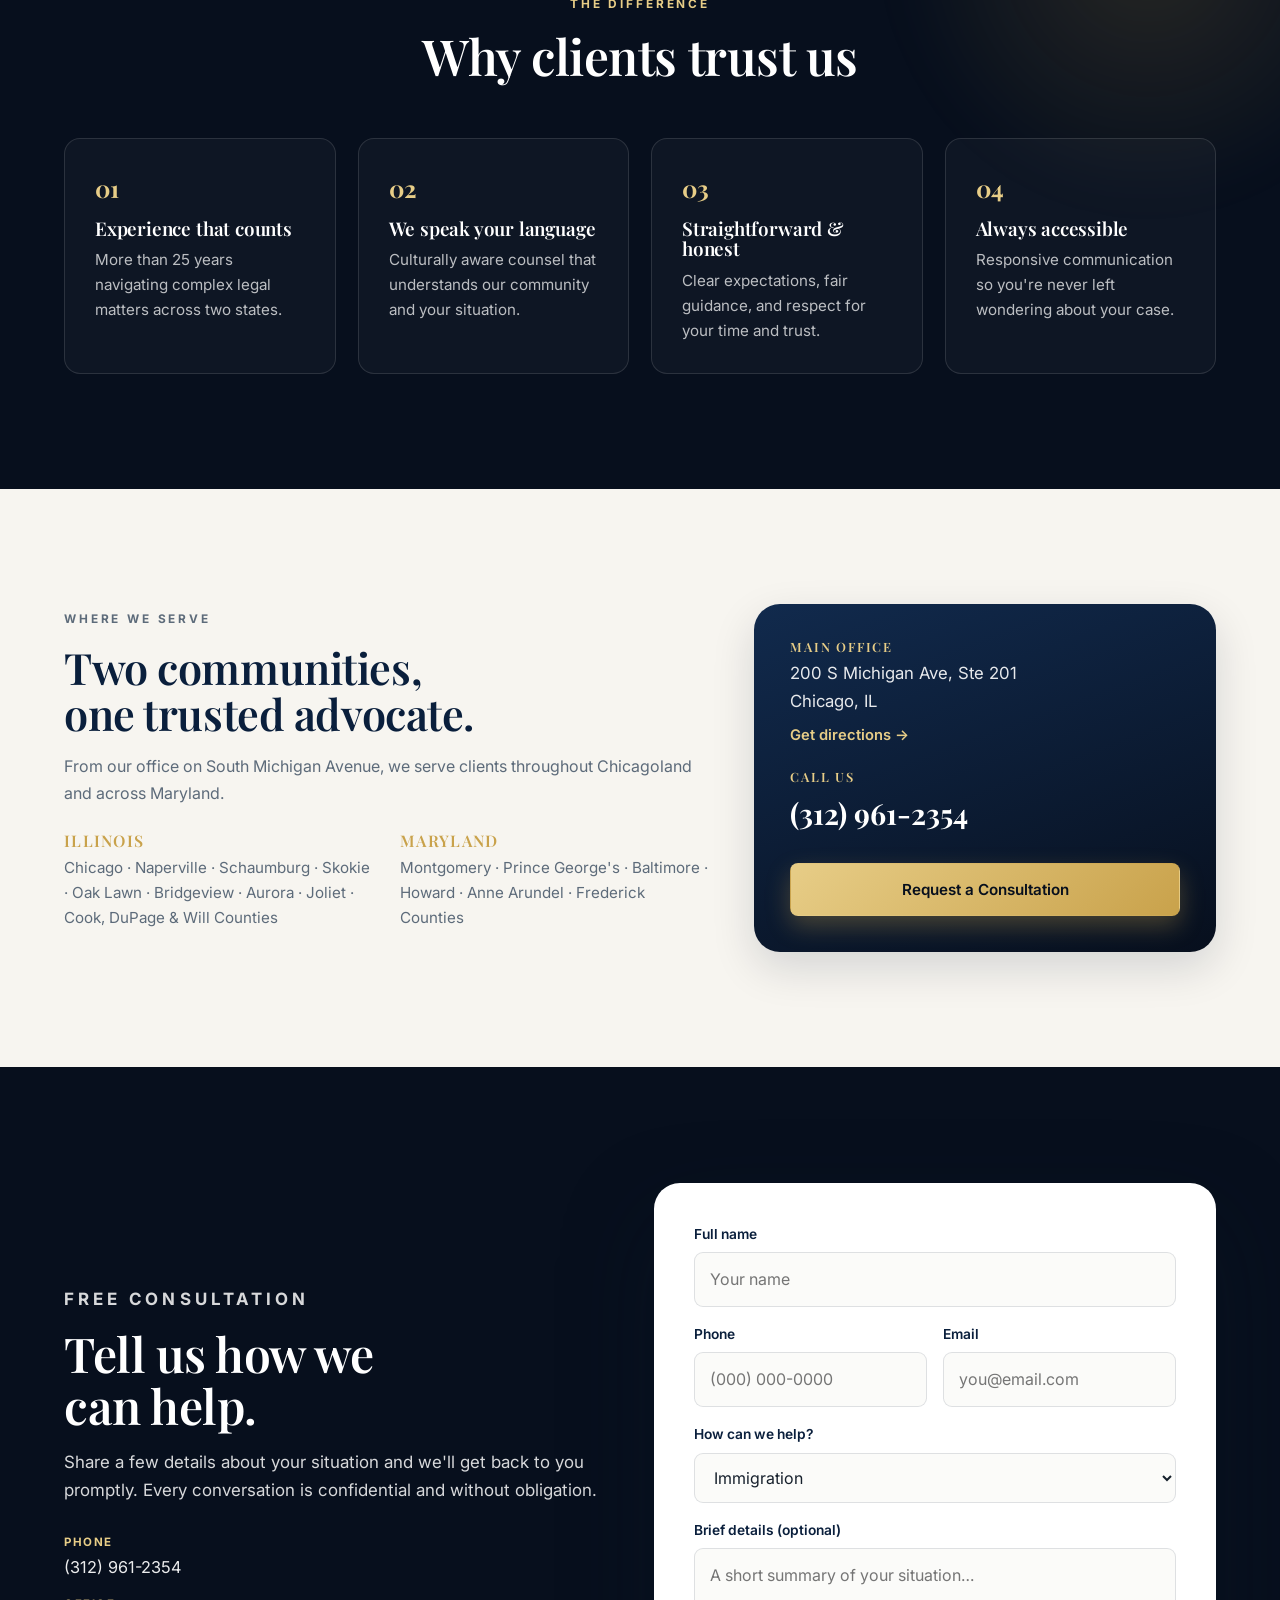
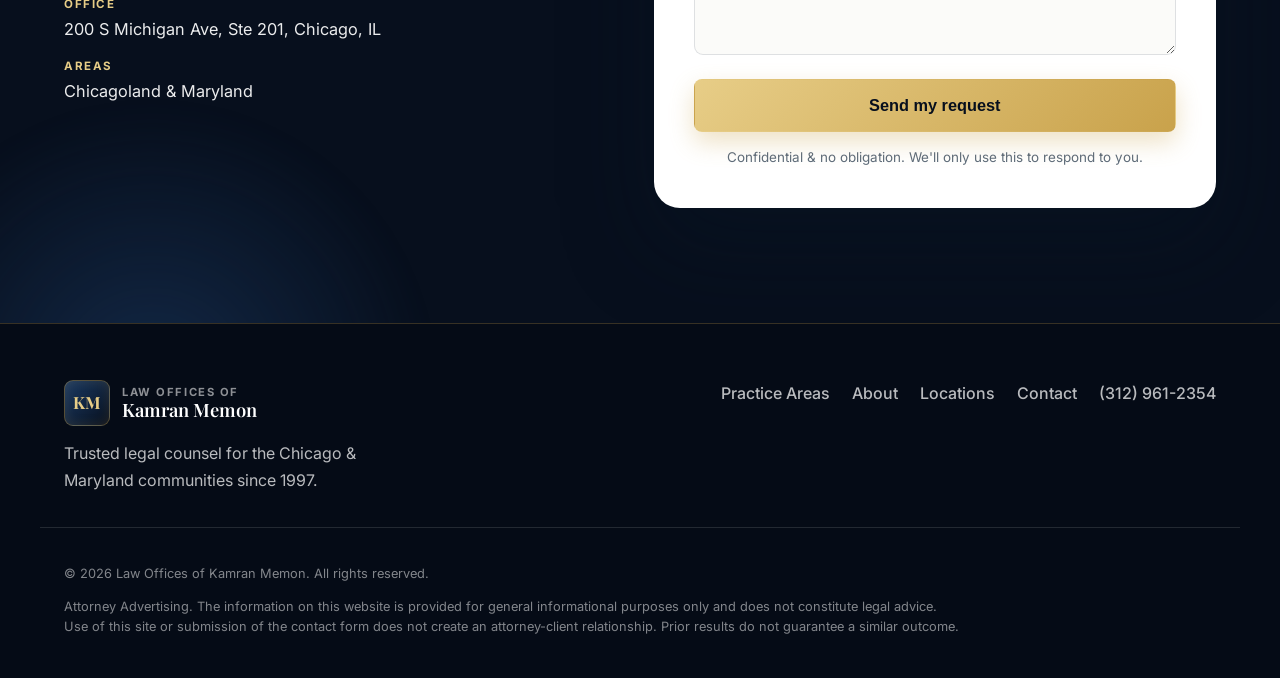
==== commit 61632659: "Elevate Memon Law site: WebGL 3D hero + premium interactions - Three.js (vendored locally) gold part" ====
--- a/memonlaw/index.html
+++ b/memonlaw/index.html
@@ -6,25 +6,31 @@
   <title>Law Offices of Kamran Memon | Chicago &amp; Maryland Attorney Since 1997</title>
   <meta name="description" content="The Law Offices of Kamran Memon provide trusted legal counsel in Immigration, Personal Injury, Divorce, Estate Planning, Business and more — serving Chicagoland and Maryland since 1997." />
   <meta name="theme-color" content="#0a1f3c" />
-
   <meta property="og:title" content="Law Offices of Kamran Memon — Trusted Counsel Since 1997" />
-  <meta property="og:description" content="Immigration, Personal Injury, Divorce, Estate Planning & more. Serving Chicago and Maryland communities." />
+  <meta property="og:description" content="Immigration, Personal Injury, Divorce, Estate Planning & more. Serving Chicago and Maryland." />
   <meta property="og:type" content="website" />
 
   <link rel="preconnect" href="https://fonts.googleapis.com" />
   <link rel="preconnect" href="https://fonts.gstatic.com" crossorigin />
-  <link href="https://fonts.googleapis.com/css2?family=Playfair+Display:wght@500;600;700&family=Inter:wght@400;500;600;700&display=swap" rel="stylesheet" />
+  <link href="https://fonts.googleapis.com/css2?family=Playfair+Display:ital,wght@0,500;0,600;0,700;1,500&family=Inter:wght@400;500;600;700&display=swap" rel="stylesheet" />
   <link rel="stylesheet" href="styles.css" />
 </head>
 <body>
+  <!-- custom cursor -->
+  <div class="cursor" id="cursor" aria-hidden="true"></div>
+  <div class="cursor-dot" id="cursorDot" aria-hidden="true"></div>
+
+  <!-- page load curtain -->
+  <div class="loader" id="loader" aria-hidden="true"><span class="loader__mark">KM</span></div>
+
   <!-- ===== TOP BAR ===== -->
   <div class="topbar">
     <div class="container topbar__inner">
-      <span class="topbar__item">⚖️ Serving Chicagoland &amp; Maryland</span>
+      <span class="topbar__item">⚖️ Serving Chicagoland &amp; Maryland · Free Consultation</span>
       <div class="topbar__contacts">
-        <a href="tel:+13129612354">📞 (312) 961-2354</a>
+        <a href="tel:+13129612354">(312) 961-2354</a>
         <span class="topbar__sep">·</span>
-        <a href="#consult">Free Consultation</a>
+        <a href="#consult">Book a call</a>
       </div>
     </div>
   </div>
@@ -32,14 +38,10 @@
   <!-- ===== NAV ===== -->
   <header class="nav" id="nav">
     <div class="container nav__inner">
-      <a href="#top" class="brand" aria-label="Law Offices of Kamran Memon — home">
+      <a href="#top" class="brand" data-cursor="link" aria-label="Law Offices of Kamran Memon — home">
         <span class="brand__mark" aria-hidden="true">KM</span>
-        <span class="brand__text">
-          <strong>Law Offices of</strong>
-          <em>Kamran Memon</em>
-        </span>
+        <span class="brand__text"><strong>Law Offices of</strong><em>Kamran Memon</em></span>
       </a>
-
       <nav class="nav__links" aria-label="Primary">
         <a href="#practice">Practice Areas</a>
         <a href="#about">About</a>
@@ -47,17 +49,14 @@
         <a href="#areas">Locations</a>
         <a href="#consult">Contact</a>
       </nav>
-
-      <a href="#consult" class="btn btn--gold nav__cta">Free Consultation</a>
-
-      <button class="nav__toggle" id="navToggle" aria-label="Open menu" aria-expanded="false">
-        <span></span><span></span><span></span>
-      </button>
+      <a href="#consult" class="btn btn--gold nav__cta magnetic" data-cursor="link">Free Consultation</a>
+      <button class="nav__toggle" id="navToggle" aria-label="Open menu" aria-expanded="false"><span></span><span></span><span></span></button>
     </div>
   </header>
 
   <!-- ===== HERO ===== -->
   <section class="hero" id="top">
+    <canvas class="hero__canvas" id="bg3d" aria-hidden="true"></canvas>
     <div class="hero__media" aria-hidden="true">
       <video class="hero__video" autoplay muted loop playsinline poster="assets/hero-poster.jpg">
         <source src="assets/hero.mp4" type="video/mp4" />
@@ -65,29 +64,39 @@
       <div class="hero__overlay"></div>
     </div>
 
-    <div class="container hero__content">
-      <p class="hero__eyebrow reveal">Trusted Legal Counsel Since 1997</p>
-      <h1 class="hero__title reveal">When it matters most,<br /><span>you deserve a lawyer who listens.</span></h1>
-      <p class="hero__sub reveal">For over 25 years, the Law Offices of Kamran Memon have stood beside our community — guiding families and businesses through immigration, injury, family, and estate matters across Chicago and Maryland.</p>
+    <div class="container hero__content" data-parallax>
+      <p class="hero__eyebrow reveal"><span class="dot"></span> Trusted Legal Counsel Since 1997</p>
+      <h1 class="hero__title reveal">When it matters most,<br /><span class="grad">you deserve a lawyer<br />who truly listens.</span></h1>
+      <p class="hero__sub reveal">For more than 25 years, the Law Offices of Kamran Memon have stood beside our community — guiding families and businesses through immigration, injury, family, and estate matters across Chicago and Maryland.</p>
       <div class="hero__actions reveal">
-        <a href="#consult" class="btn btn--gold btn--lg">Request a Free Consultation</a>
-        <a href="tel:+13129612354" class="btn btn--outline btn--lg">📞 (312) 961-2354</a>
+        <a href="#consult" class="btn btn--gold btn--lg magnetic" data-cursor="link">Request a Free Consultation</a>
+        <a href="tel:+13129612354" class="btn btn--glass btn--lg magnetic" data-cursor="link">📞 (312) 961-2354</a>
       </div>
       <ul class="hero__trust reveal">
         <li>University of Chicago Law</li>
         <li>25+ Years' Experience</li>
-        <li>Two States: IL &amp; MD</li>
+        <li>Illinois &amp; Maryland</li>
       </ul>
     </div>
-  </section>
+
+    <a href="#stats" class="hero__scroll" aria-label="Scroll down" data-cursor="link"><span></span></a>
+  </section>
+
+  <!-- ===== MARQUEE ===== -->
+  <div class="marquee" aria-hidden="true">
+    <div class="marquee__track">
+      <span>Immigration</span><span>•</span><span>Personal Injury</span><span>•</span><span>Divorce &amp; Family</span><span>•</span><span>Estate Planning</span><span>•</span><span>Business Law</span><span>•</span><span>Discrimination</span><span>•</span><span>Unpaid Wages</span><span>•</span><span>Workers' Compensation</span><span>•</span>
+      <span>Immigration</span><span>•</span><span>Personal Injury</span><span>•</span><span>Divorce &amp; Family</span><span>•</span><span>Estate Planning</span><span>•</span><span>Business Law</span><span>•</span><span>Discrimination</span><span>•</span><span>Unpaid Wages</span><span>•</span><span>Workers' Compensation</span><span>•</span>
+    </div>
+  </div>
 
   <!-- ===== STATS ===== -->
   <section class="stats" id="stats">
     <div class="container stats__grid">
       <div class="stat reveal"><span class="stat__num" data-count="1997" data-plain="true">0</span><span class="stat__label">Practicing since</span></div>
       <div class="stat reveal"><span class="stat__num" data-count="25" data-suffix="+">0</span><span class="stat__label">Years of experience</span></div>
-      <div class="stat reveal"><span class="stat__num" data-count="8" data-suffix="">0</span><span class="stat__label">Practice areas</span></div>
-      <div class="stat reveal"><span class="stat__num" data-count="2" data-suffix="">0</span><span class="stat__label">States served</span></div>
+      <div class="stat reveal"><span class="stat__num" data-count="8">0</span><span class="stat__label">Practice areas</span></div>
+      <div class="stat reveal"><span class="stat__num" data-count="2">0</span><span class="stat__label">States served</span></div>
     </div>
   </section>
 
@@ -97,63 +106,27 @@
       <div class="section__head reveal">
         <p class="eyebrow">How we help</p>
         <h2>Practice Areas</h2>
-        <p class="section__lead">Comprehensive representation across the legal matters that affect families and businesses most.</p>
-      </div>
-
+        <p class="section__lead">Comprehensive representation across the matters that affect families and businesses most.</p>
+      </div>
       <div class="cards">
-        <article class="card reveal">
-          <div class="card__icon">🛂</div>
-          <h3>Immigration</h3>
-          <p>Family petitions, green cards, citizenship, visas and removal defense — guidance through every step of the process.</p>
-        </article>
-        <article class="card reveal">
-          <div class="card__icon">🚑</div>
-          <h3>Personal Injury</h3>
-          <p>Car accidents, slip-and-falls and serious injuries. We fight to recover the compensation you're owed.</p>
-        </article>
-        <article class="card reveal">
-          <div class="card__icon">👨‍👩‍👧</div>
-          <h3>Divorce &amp; Family</h3>
-          <p>Compassionate counsel for divorce, custody and family matters, handled with discretion and care.</p>
-        </article>
-        <article class="card reveal">
-          <div class="card__icon">📜</div>
-          <h3>Estate Planning</h3>
-          <p>Wills, trusts and powers of attorney to protect your family and your legacy for the future.</p>
-        </article>
-        <article class="card reveal">
-          <div class="card__icon">🏢</div>
-          <h3>Business Law</h3>
-          <p>Formation, contracts and disputes — practical legal support for entrepreneurs and small businesses.</p>
-        </article>
-        <article class="card reveal">
-          <div class="card__icon">⚖️</div>
-          <h3>Discrimination</h3>
-          <p>Standing up against workplace and other discrimination to protect your rights and dignity.</p>
-        </article>
-        <article class="card reveal">
-          <div class="card__icon">💵</div>
-          <h3>Unpaid Wages</h3>
-          <p>Recovering wages, overtime and earnings that employers have wrongfully withheld from you.</p>
-        </article>
-        <article class="card reveal">
-          <div class="card__icon">🦺</div>
-          <h3>Workers' Compensation</h3>
-          <p>Injured on the job? We help you secure the benefits and medical care you're entitled to.</p>
-        </article>
-      </div>
-    </div>
-  </section>
-
-  <!-- ===== ABOUT ATTORNEY ===== -->
+        <article class="card reveal" data-tilt><div class="card__glow"></div><div class="card__icon">🛂</div><h3>Immigration</h3><p>Family petitions, green cards, citizenship, visas and removal defense — guidance through every step.</p><span class="card__arrow">→</span></article>
+        <article class="card reveal" data-tilt><div class="card__glow"></div><div class="card__icon">🚑</div><h3>Personal Injury</h3><p>Car accidents, slip-and-falls and serious injuries. We fight to recover what you're owed.</p><span class="card__arrow">→</span></article>
+        <article class="card reveal" data-tilt><div class="card__glow"></div><div class="card__icon">👨‍👩‍👧</div><h3>Divorce &amp; Family</h3><p>Compassionate counsel for divorce, custody and family matters, handled with discretion.</p><span class="card__arrow">→</span></article>
+        <article class="card reveal" data-tilt><div class="card__glow"></div><div class="card__icon">📜</div><h3>Estate Planning</h3><p>Wills, trusts and powers of attorney to protect your family and your legacy.</p><span class="card__arrow">→</span></article>
+        <article class="card reveal" data-tilt><div class="card__glow"></div><div class="card__icon">🏢</div><h3>Business Law</h3><p>Formation, contracts and disputes — practical support for entrepreneurs and small businesses.</p><span class="card__arrow">→</span></article>
+        <article class="card reveal" data-tilt><div class="card__glow"></div><div class="card__icon">⚖️</div><h3>Discrimination</h3><p>Standing up against workplace and other discrimination to protect your rights and dignity.</p><span class="card__arrow">→</span></article>
+        <article class="card reveal" data-tilt><div class="card__glow"></div><div class="card__icon">💵</div><h3>Unpaid Wages</h3><p>Recovering wages, overtime and earnings that employers have wrongfully withheld.</p><span class="card__arrow">→</span></article>
+        <article class="card reveal" data-tilt><div class="card__glow"></div><div class="card__icon">🦺</div><h3>Workers' Compensation</h3><p>Injured on the job? We help you secure the benefits and medical care you deserve.</p><span class="card__arrow">→</span></article>
+      </div>
+    </div>
+  </section>
+
+  <!-- ===== ABOUT ===== -->
   <section class="section about" id="about">
     <div class="container about__grid">
-      <div class="about__media reveal">
+      <div class="about__media reveal" data-tilt>
         <div class="about__photo"></div>
-        <div class="about__badge">
-          <span class="about__badge-top">Since</span>
-          <span class="about__badge-num">1997</span>
-        </div>
+        <div class="about__badge"><span class="about__badge-top">Since</span><span class="about__badge-num">1997</span></div>
       </div>
       <div class="about__copy reveal">
         <p class="eyebrow">Meet your attorney</p>
@@ -166,12 +139,12 @@
           <li>Deep understanding of our community's needs</li>
           <li>Honest advice and dedicated advocacy</li>
         </ul>
-        <a href="#consult" class="btn btn--gold">Schedule a Consultation</a>
-      </div>
-    </div>
-  </section>
-
-  <!-- ===== WHY US ===== -->
+        <a href="#consult" class="btn btn--gold magnetic" data-cursor="link">Schedule a Consultation</a>
+      </div>
+    </div>
+  </section>
+
+  <!-- ===== WHY ===== -->
   <section class="section why" id="why">
     <div class="container">
       <div class="section__head section__head--light reveal">
@@ -179,26 +152,10 @@
         <h2>Why clients trust us</h2>
       </div>
       <div class="why__grid">
-        <div class="why__item reveal">
-          <span class="why__num">01</span>
-          <h3>Experience that counts</h3>
-          <p>More than 25 years navigating complex legal matters across two states.</p>
-        </div>
-        <div class="why__item reveal">
-          <span class="why__num">02</span>
-          <h3>We speak your language</h3>
-          <p>Culturally aware counsel that understands our community and your situation.</p>
-        </div>
-        <div class="why__item reveal">
-          <span class="why__num">03</span>
-          <h3>Straightforward &amp; honest</h3>
-          <p>Clear expectations, fair guidance, and respect for your time and trust.</p>
-        </div>
-        <div class="why__item reveal">
-          <span class="why__num">04</span>
-          <h3>Always accessible</h3>
-          <p>Responsive communication so you're never left wondering about your case.</p>
-        </div>
+        <div class="why__item reveal" data-tilt><span class="why__num">01</span><h3>Experience that counts</h3><p>More than 25 years navigating complex legal matters across two states.</p></div>
+        <div class="why__item reveal" data-tilt><span class="why__num">02</span><h3>We speak your language</h3><p>Culturally aware counsel that understands our community and your situation.</p></div>
+        <div class="why__item reveal" data-tilt><span class="why__num">03</span><h3>Straightforward &amp; honest</h3><p>Clear expectations, fair guidance, and respect for your time and trust.</p></div>
+        <div class="why__item reveal" data-tilt><span class="why__num">04</span><h3>Always accessible</h3><p>Responsive communication so you're never left wondering about your case.</p></div>
       </div>
     </div>
   </section>
@@ -208,29 +165,20 @@
     <div class="container areas__inner reveal">
       <div class="areas__copy">
         <p class="eyebrow">Where we serve</p>
-        <h2>Two communities, one trusted advocate.</h2>
+        <h2>Two communities,<br />one trusted advocate.</h2>
         <p>From our office on South Michigan Avenue, we serve clients throughout Chicagoland and across Maryland.</p>
         <div class="areas__cols">
-          <div>
-            <h3>Illinois</h3>
-            <p>Chicago · Naperville · Schaumburg · Skokie · Oak Lawn · Bridgeview · Aurora · Joliet · Cook, DuPage &amp; Will Counties</p>
-          </div>
-          <div>
-            <h3>Maryland</h3>
-            <p>Montgomery · Prince George's · Baltimore · Howard · Anne Arundel · Frederick Counties</p>
-          </div>
+          <div><h3>Illinois</h3><p>Chicago · Naperville · Schaumburg · Skokie · Oak Lawn · Bridgeview · Aurora · Joliet · Cook, DuPage &amp; Will Counties</p></div>
+          <div><h3>Maryland</h3><p>Montgomery · Prince George's · Baltimore · Howard · Anne Arundel · Frederick Counties</p></div>
         </div>
       </div>
-      <div class="areas__card">
+      <div class="areas__card" data-tilt>
         <h3>Main Office</h3>
-        <address>
-          200 S Michigan Ave, Ste 201<br />
-          Chicago, IL
-        </address>
-        <a class="areas__link" href="https://maps.google.com/?q=200+S+Michigan+Ave+Ste+201+Chicago+IL" target="_blank" rel="noopener">Get directions →</a>
+        <address>200 S Michigan Ave, Ste 201<br />Chicago, IL</address>
+        <a class="areas__link" href="https://maps.google.com/?q=200+S+Michigan+Ave+Ste+201+Chicago+IL" target="_blank" rel="noopener" data-cursor="link">Get directions →</a>
         <h3>Call Us</h3>
-        <a class="areas__phone" href="tel:+13129612354">(312) 961-2354</a>
-        <a href="#consult" class="btn btn--gold btn--block">Request a Consultation</a>
+        <a class="areas__phone" href="tel:+13129612354" data-cursor="link">(312) 961-2354</a>
+        <a href="#consult" class="btn btn--gold btn--block magnetic" data-cursor="link">Request a Consultation</a>
       </div>
     </div>
   </section>
@@ -240,49 +188,25 @@
     <div class="container consult__grid">
       <div class="consult__copy reveal">
         <p class="eyebrow eyebrow--gold">Free consultation</p>
-        <h2>Tell us how we can help.</h2>
+        <h2>Tell us how we<br />can help.</h2>
         <p>Share a few details about your situation and we'll get back to you promptly. Every conversation is confidential and without obligation.</p>
         <ul class="consult__contact">
-          <li><strong>Phone:</strong> <a href="tel:+13129612354">(312) 961-2354</a></li>
-          <li><strong>Office:</strong> 200 S Michigan Ave, Ste 201, Chicago, IL</li>
-          <li><strong>Areas:</strong> Chicagoland &amp; Maryland</li>
+          <li><strong>Phone</strong><a href="tel:+13129612354">(312) 961-2354</a></li>
+          <li><strong>Office</strong><span>200 S Michigan Ave, Ste 201, Chicago, IL</span></li>
+          <li><strong>Areas</strong><span>Chicagoland &amp; Maryland</span></li>
         </ul>
       </div>
-
       <form class="consult__form reveal" id="consultForm" novalidate>
-        <div class="field">
-          <label for="name">Full name</label>
-          <input id="name" name="name" type="text" autocomplete="name" required placeholder="Your name" />
+        <div class="field"><label for="name">Full name</label><input id="name" name="name" type="text" autocomplete="name" required placeholder="Your name" /></div>
+        <div class="field-row">
+          <div class="field"><label for="phone">Phone</label><input id="phone" name="phone" type="tel" autocomplete="tel" required placeholder="(000) 000-0000" /></div>
+          <div class="field"><label for="email">Email</label><input id="email" name="email" type="email" autocomplete="email" placeholder="you@email.com" /></div>
         </div>
-        <div class="field-row">
-          <div class="field">
-            <label for="phone">Phone</label>
-            <input id="phone" name="phone" type="tel" autocomplete="tel" required placeholder="(000) 000-0000" />
-          </div>
-          <div class="field">
-            <label for="email">Email</label>
-            <input id="email" name="email" type="email" autocomplete="email" placeholder="you@email.com" />
-          </div>
+        <div class="field"><label for="matter">How can we help?</label>
+          <select id="matter" name="matter"><option>Immigration</option><option>Personal Injury</option><option>Divorce &amp; Family</option><option>Estate Planning</option><option>Business Law</option><option>Discrimination</option><option>Unpaid Wages</option><option>Workers' Compensation</option><option>Something else</option></select>
         </div>
-        <div class="field">
-          <label for="matter">How can we help?</label>
-          <select id="matter" name="matter">
-            <option>Immigration</option>
-            <option>Personal Injury</option>
-            <option>Divorce &amp; Family</option>
-            <option>Estate Planning</option>
-            <option>Business Law</option>
-            <option>Discrimination</option>
-            <option>Unpaid Wages</option>
-            <option>Workers' Compensation</option>
-            <option>Something else</option>
-          </select>
-        </div>
-        <div class="field">
-          <label for="message">Brief details (optional)</label>
-          <textarea id="message" name="message" rows="3" placeholder="A short summary of your situation…"></textarea>
-        </div>
-        <button type="submit" class="btn btn--gold btn--lg btn--block">Send my request</button>
+        <div class="field"><label for="message">Brief details (optional)</label><textarea id="message" name="message" rows="3" placeholder="A short summary of your situation…"></textarea></div>
+        <button type="submit" class="btn btn--gold btn--lg btn--block magnetic" data-cursor="link">Send my request</button>
         <p class="form__note" id="formNote" role="status" aria-live="polite">Confidential &amp; no obligation. We'll only use this to respond to you.</p>
       </form>
     </div>
@@ -292,21 +216,11 @@
   <footer class="footer">
     <div class="container footer__inner">
       <div class="footer__brand">
-        <span class="brand brand--light">
-          <span class="brand__mark" aria-hidden="true">KM</span>
-          <span class="brand__text">
-            <strong>Law Offices of</strong>
-            <em>Kamran Memon</em>
-          </span>
-        </span>
+        <span class="brand brand--light"><span class="brand__mark" aria-hidden="true">KM</span><span class="brand__text"><strong>Law Offices of</strong><em>Kamran Memon</em></span></span>
         <p>Trusted legal counsel for the Chicago &amp; Maryland communities since 1997.</p>
       </div>
       <nav class="footer__links" aria-label="Footer">
-        <a href="#practice">Practice Areas</a>
-        <a href="#about">About</a>
-        <a href="#areas">Locations</a>
-        <a href="#consult">Contact</a>
-        <a href="tel:+13129612354">(312) 961-2354</a>
+        <a href="#practice">Practice Areas</a><a href="#about">About</a><a href="#areas">Locations</a><a href="#consult">Contact</a><a href="tel:+13129612354">(312) 961-2354</a>
       </nav>
     </div>
     <div class="container footer__legal">
@@ -317,6 +231,7 @@
 
   <a href="tel:+13129612354" class="fab" aria-label="Call the office">📞 Call Now</a>
 
+  <script src="assets/three.min.js"></script>
   <script src="script.js" defer></script>
 </body>
 </html>
--- a/memonlaw/styles.css
+++ b/memonlaw/styles.css
@@ -1,132 +1,157 @@
 /* =========================================================
-   Law Offices of Kamran Memon — styles
+   Law Offices of Kamran Memon — premium styles
    ========================================================= */
 :root{
-  --navy-900:#081627;
+  --navy-900:#070f1d;
   --navy-800:#0a1f3c;
   --navy-700:#112a4d;
   --navy-600:#1b3a63;
   --gold:#c9a24b;
-  --gold-light:#dcbd72;
+  --gold-light:#e7cd87;
   --cream:#f7f5f0;
   --sand:#efeadf;
   --ink:#16202c;
   --muted:#5d6b7a;
   --line:rgba(10,31,60,.12);
-  --white:#fff;
 
   --shadow-sm:0 2px 10px rgba(8,22,39,.07);
   --shadow-md:0 16px 44px rgba(8,22,39,.14);
-  --shadow-lg:0 30px 70px rgba(8,22,39,.28);
-
-  --r-sm:10px; --r-md:16px; --r-lg:24px;
+  --shadow-lg:0 36px 90px rgba(8,22,39,.34);
+  --glow-gold:0 0 40px rgba(201,162,75,.45);
+
+  --r-sm:10px; --r-md:16px; --r-lg:26px;
   --serif:"Playfair Display",Georgia,serif;
   --sans:"Inter",system-ui,-apple-system,Segoe UI,Roboto,sans-serif;
-  --maxw:1180px;
+  --maxw:1200px;
+  --ease:cubic-bezier(.22,1,.36,1);
 }
 
 *{box-sizing:border-box}
 html{scroll-behavior:smooth;-webkit-text-size-adjust:100%}
-body{margin:0;font-family:var(--sans);color:var(--ink);background:var(--cream);line-height:1.65;overflow-x:hidden}
-img,video,svg{display:block;max-width:100%}
+body{margin:0;font-family:var(--sans);color:var(--ink);background:var(--navy-900);line-height:1.65;overflow-x:hidden}
+img,video,svg,canvas{display:block;max-width:100%}
 a{color:inherit;text-decoration:none}
-h1,h2,h3{font-family:var(--serif);font-weight:600;line-height:1.1;letter-spacing:-.01em;margin:0}
+h1,h2,h3{font-family:var(--serif);font-weight:600;line-height:1.08;letter-spacing:-.01em;margin:0}
 address{font-style:normal}
-
 .container{width:100%;max-width:var(--maxw);margin:0 auto;padding:0 24px}
-.eyebrow{text-transform:uppercase;letter-spacing:.22em;font-size:.74rem;font-weight:700;color:var(--gold);margin:0 0 14px}
+.eyebrow{text-transform:uppercase;letter-spacing:.24em;font-size:.74rem;font-weight:700;color:var(--gold);margin:0 0 14px;display:inline-flex;align-items:center;gap:10px}
 .eyebrow--gold{color:var(--gold-light)}
+.grad{background:linear-gradient(100deg,var(--gold-light) 10%,var(--gold) 50%,#fff 90%);-webkit-background-clip:text;background-clip:text;-webkit-text-fill-color:transparent}
+
+/* ---------- Loader ---------- */
+.loader{position:fixed;inset:0;z-index:200;background:var(--navy-900);display:grid;place-items:center;transition:opacity .6s ease,visibility .6s ease}
+.loader.is-done{opacity:0;visibility:hidden}
+.loader__mark{font-family:var(--serif);font-weight:700;font-size:2rem;color:var(--gold-light);letter-spacing:.1em;border:1px solid rgba(201,162,75,.4);border-radius:12px;padding:14px 18px;animation:pulse 1.2s var(--ease) infinite}
+@keyframes pulse{0%,100%{transform:scale(1);opacity:.7}50%{transform:scale(1.06);opacity:1}}
+
+/* ---------- Custom cursor ---------- */
+.cursor,.cursor-dot{position:fixed;top:0;left:0;border-radius:50%;pointer-events:none;z-index:150;mix-blend-mode:difference;will-change:transform}
+.cursor{width:38px;height:38px;border:1.5px solid rgba(255,255,255,.7);transition:width .25s var(--ease),height .25s var(--ease),background .25s var(--ease);transform:translate(-50%,-50%)}
+.cursor-dot{width:6px;height:6px;background:#fff;transform:translate(-50%,-50%)}
+.cursor.is-hover{width:64px;height:64px;background:rgba(255,255,255,.12);border-color:transparent}
+@media (hover:none),(pointer:coarse){.cursor,.cursor-dot{display:none}}
 
 /* ---------- Buttons ---------- */
-.btn{display:inline-flex;align-items:center;justify-content:center;gap:.5em;padding:13px 24px;border-radius:6px;font-weight:600;font-size:.95rem;cursor:pointer;border:1.5px solid transparent;transition:transform .18s ease,box-shadow .18s ease,background .18s ease,color .18s ease;white-space:nowrap}
-.btn:hover{transform:translateY(-2px)}
+.btn{position:relative;display:inline-flex;align-items:center;justify-content:center;gap:.5em;padding:13px 24px;border-radius:8px;font-weight:600;font-size:.95rem;cursor:pointer;border:1.5px solid transparent;transition:transform .25s var(--ease),box-shadow .25s var(--ease),background .25s var(--ease);white-space:nowrap}
 .btn--gold{background:linear-gradient(135deg,var(--gold-light),var(--gold));color:var(--navy-900);box-shadow:0 10px 24px rgba(201,162,75,.32)}
-.btn--gold:hover{box-shadow:0 16px 34px rgba(201,162,75,.45)}
-.btn--outline{background:transparent;color:#fff;border-color:rgba(255,255,255,.5)}
-.btn--outline:hover{background:rgba(255,255,255,.1)}
-.btn--lg{padding:16px 30px;font-size:1.02rem}
+.btn--gold:hover{box-shadow:0 18px 40px rgba(201,162,75,.5),var(--glow-gold)}
+.btn--glass{background:rgba(255,255,255,.08);color:#fff;border-color:rgba(255,255,255,.32);backdrop-filter:blur(10px)}
+.btn--glass:hover{background:rgba(255,255,255,.16)}
+.btn--lg{padding:16px 32px;font-size:1.02rem}
 .btn--block{width:100%}
 
 /* ---------- Top bar ---------- */
-.topbar{background:var(--navy-900);color:rgba(255,255,255,.82);font-size:.85rem}
+.topbar{background:#050b16;color:rgba(255,255,255,.72);font-size:.84rem;position:relative;z-index:70}
 .topbar__inner{display:flex;align-items:center;justify-content:space-between;padding:9px 24px;gap:16px}
 .topbar__contacts{display:flex;align-items:center;gap:12px}
 .topbar__contacts a:hover{color:var(--gold-light)}
 .topbar__sep{opacity:.4}
 
 /* ---------- Nav ---------- */
-.nav{position:sticky;top:0;z-index:60;background:rgba(247,245,240,.86);backdrop-filter:saturate(180%) blur(14px);border-bottom:1px solid var(--line);transition:box-shadow .3s ease}
-.nav.is-scrolled{box-shadow:var(--shadow-sm)}
-.nav__inner{display:flex;align-items:center;gap:24px;padding:14px 24px}
+.nav{position:sticky;top:0;z-index:60;background:rgba(7,15,29,.72);backdrop-filter:saturate(180%) blur(16px);border-bottom:1px solid rgba(255,255,255,.08);transition:background .3s ease}
+.nav.is-scrolled{background:rgba(7,15,29,.92)}
+.nav__inner{display:flex;align-items:center;gap:24px;padding:13px 24px}
 .brand{display:inline-flex;align-items:center;gap:12px}
-.brand__mark{display:grid;place-items:center;width:46px;height:46px;border-radius:8px;background:linear-gradient(135deg,var(--navy-700),var(--navy-900));color:var(--gold-light);font-family:var(--serif);font-weight:700;font-size:1.05rem;border:1px solid rgba(201,162,75,.35)}
+.brand__mark{display:grid;place-items:center;width:46px;height:46px;border-radius:9px;background:linear-gradient(135deg,var(--navy-600),var(--navy-900));color:var(--gold-light);font-family:var(--serif);font-weight:700;font-size:1.05rem;border:1px solid rgba(201,162,75,.4);box-shadow:inset 0 0 12px rgba(201,162,75,.15)}
 .brand__text{display:flex;flex-direction:column;line-height:1.15}
-.brand__text strong{font-size:.72rem;font-weight:700;letter-spacing:.12em;text-transform:uppercase;color:var(--muted)}
-.brand__text em{font-family:var(--serif);font-style:normal;font-weight:600;font-size:1.15rem;color:var(--navy-800)}
-.brand--light .brand__text strong{color:rgba(255,255,255,.6)}
+.brand__text strong{font-size:.7rem;font-weight:700;letter-spacing:.14em;text-transform:uppercase;color:rgba(255,255,255,.55)}
+.brand__text em{font-family:var(--serif);font-style:normal;font-weight:600;font-size:1.15rem;color:#fff}
+.brand--light .brand__text strong{color:rgba(255,255,255,.55)}
 .brand--light .brand__text em{color:#fff}
-.nav__links{display:flex;gap:26px;margin-left:auto;font-weight:600;font-size:.95rem}
-.nav__links a{color:var(--navy-700);position:relative;padding:4px 0}
-.nav__links a::after{content:"";position:absolute;left:0;bottom:-3px;height:2px;width:0;background:var(--gold);transition:width .22s ease}
+.nav__links{display:flex;gap:26px;margin-left:auto;font-weight:500;font-size:.95rem}
+.nav__links a{color:rgba(255,255,255,.82);position:relative;padding:4px 0}
+.nav__links a::after{content:"";position:absolute;left:0;bottom:-3px;height:2px;width:0;background:var(--gold);transition:width .25s var(--ease)}
+.nav__links a:hover{color:#fff}
 .nav__links a:hover::after{width:100%}
 .nav__cta{padding:11px 20px}
 .nav__toggle{display:none;flex-direction:column;gap:5px;background:none;border:0;cursor:pointer;padding:8px}
-.nav__toggle span{width:26px;height:2.5px;background:var(--navy-800);border-radius:2px;transition:.25s}
+.nav__toggle span{width:26px;height:2.5px;background:#fff;border-radius:2px;transition:.25s}
 .nav.is-open .nav__toggle span:nth-child(1){transform:translateY(7.5px) rotate(45deg)}
 .nav.is-open .nav__toggle span:nth-child(2){opacity:0}
 .nav.is-open .nav__toggle span:nth-child(3){transform:translateY(-7.5px) rotate(-45deg)}
 
 /* ---------- Hero ---------- */
-.hero{position:relative;color:#fff;isolation:isolate;padding:120px 0 96px;overflow:hidden}
+.hero{position:relative;color:#fff;isolation:isolate;padding:130px 0 120px;min-height:92vh;display:flex;align-items:center;overflow:hidden}
+.hero__canvas{position:absolute;inset:0;z-index:-1;width:100%;height:100%}
 .hero__media{position:absolute;inset:0;z-index:-2;overflow:hidden}
-.hero__media::before{content:"";position:absolute;inset:-20%;background:linear-gradient(125deg,#081627,#0a1f3c 40%,#112a4d 70%,#081627);background-size:220% 220%;animation:drift 20s ease-in-out infinite}
-@keyframes drift{0%,100%{background-position:0% 50%}50%{background-position:100% 50%}}
-.hero__media::after{content:"";position:absolute;inset:0;background-image:radial-gradient(circle at 1px 1px,rgba(201,162,75,.14) 1px,transparent 0);background-size:34px 34px;opacity:.5}
-.hero__video{position:absolute;inset:0;width:100%;height:100%;object-fit:cover;opacity:.4}
-.hero__overlay{position:absolute;inset:0;background:linear-gradient(180deg,rgba(8,22,39,.55),rgba(8,22,39,.78))}
-.hero__content{position:relative;max-width:820px}
-.hero__eyebrow{color:var(--gold-light);letter-spacing:.24em;text-transform:uppercase;font-size:.82rem;font-weight:700;margin:0 0 18px}
-.hero__title{font-size:clamp(2.5rem,6.2vw,4.6rem);margin:0 0 22px;text-shadow:0 4px 30px rgba(0,0,0,.3)}
-.hero__title span{color:var(--gold-light)}
-.hero__sub{font-size:clamp(1.05rem,2vw,1.28rem);max-width:660px;color:rgba(255,255,255,.9);margin:0 0 32px}
+.hero__media::before{content:"";position:absolute;inset:-20%;background:radial-gradient(120% 90% at 70% 20%,#13335c 0%,#0a1f3c 45%,#070f1d 100%)}
+.hero__video{position:absolute;inset:0;width:100%;height:100%;object-fit:cover;opacity:.28}
+.hero__overlay{position:absolute;inset:0;background:linear-gradient(180deg,rgba(7,15,29,.35),rgba(7,15,29,.72));}
+.hero__content{position:relative;max-width:880px}
+.hero__eyebrow{color:var(--gold-light);letter-spacing:.24em;text-transform:uppercase;font-size:.8rem;font-weight:700;margin:0 0 20px;display:inline-flex;align-items:center;gap:10px}
+.hero__eyebrow .dot{width:8px;height:8px;border-radius:50%;background:var(--gold-light);box-shadow:0 0 12px var(--gold-light);animation:pulse 1.6s ease-in-out infinite}
+.hero__title{font-size:clamp(2.6rem,6.6vw,5rem);margin:0 0 24px;text-shadow:0 6px 40px rgba(0,0,0,.4)}
+.hero__sub{font-size:clamp(1.05rem,2vw,1.3rem);max-width:680px;color:rgba(255,255,255,.88);margin:0 0 34px}
 .hero__actions{display:flex;flex-wrap:wrap;gap:14px}
-.hero__trust{list-style:none;display:flex;flex-wrap:wrap;gap:0;padding:0;margin:38px 0 0}
-.hero__trust li{font-weight:600;font-size:.92rem;color:rgba(255,255,255,.85);padding:0 22px;position:relative}
+.hero__trust{list-style:none;display:flex;flex-wrap:wrap;gap:0;padding:0;margin:40px 0 0}
+.hero__trust li{font-weight:500;font-size:.92rem;color:rgba(255,255,255,.8);padding:0 22px;position:relative}
 .hero__trust li:first-child{padding-left:0}
 .hero__trust li:not(:last-child)::after{content:"";position:absolute;right:0;top:50%;transform:translateY(-50%);width:1px;height:16px;background:rgba(255,255,255,.25)}
+.hero__scroll{position:absolute;left:50%;bottom:30px;transform:translateX(-50%);width:26px;height:42px;border:2px solid rgba(255,255,255,.4);border-radius:14px;z-index:2}
+.hero__scroll span{position:absolute;left:50%;top:8px;width:4px;height:8px;border-radius:2px;background:var(--gold-light);transform:translateX(-50%);animation:scroll 1.6s ease-in-out infinite}
+@keyframes scroll{0%{opacity:0;transform:translate(-50%,0)}40%{opacity:1}80%,100%{opacity:0;transform:translate(-50%,14px)}}
+
+/* ---------- Marquee ---------- */
+.marquee{background:linear-gradient(90deg,var(--gold),var(--gold-light));color:var(--navy-900);overflow:hidden;padding:14px 0;font-family:var(--serif);font-weight:600;font-size:1.05rem}
+.marquee__track{display:inline-flex;gap:26px;white-space:nowrap;animation:marquee 32s linear infinite;will-change:transform}
+.marquee__track span{opacity:.92}
+@keyframes marquee{from{transform:translateX(0)}to{transform:translateX(-50%)}}
 
 /* ---------- Stats ---------- */
-.stats{background:var(--navy-800);color:#fff}
+.stats{background:var(--navy-900);color:#fff;border-bottom:1px solid rgba(255,255,255,.07)}
 .stats__grid{display:grid;grid-template-columns:repeat(4,1fr)}
-.stat{text-align:center;padding:36px 18px;border-right:1px solid rgba(255,255,255,.1)}
+.stat{text-align:center;padding:42px 18px;border-right:1px solid rgba(255,255,255,.08)}
 .stat:last-child{border-right:0}
-.stat__num{display:block;font-family:var(--serif);font-size:clamp(2rem,4vw,3rem);font-weight:700;color:var(--gold-light);line-height:1}
-.stat__label{display:block;margin-top:8px;color:rgba(255,255,255,.72);font-weight:500;font-size:.9rem;letter-spacing:.02em}
+.stat__num{display:block;font-family:var(--serif);font-size:clamp(2.2rem,4.4vw,3.4rem);font-weight:700;color:var(--gold-light);line-height:1}
+.stat__label{display:block;margin-top:8px;color:rgba(255,255,255,.66);font-weight:500;font-size:.9rem}
 
 /* ---------- Section base ---------- */
-.section{padding:clamp(70px,9vw,116px) 0}
+.section{padding:clamp(72px,9vw,124px) 0;position:relative}
+.practice,.areas{background:var(--cream);color:var(--ink)}
 .section__head{max-width:680px;margin:0 auto 56px;text-align:center}
-.section__head h2{font-size:clamp(2rem,4.6vw,3rem)}
+.section__head h2{font-size:clamp(2rem,4.8vw,3.1rem)}
 .section__lead{color:var(--muted);font-size:1.1rem;margin:14px 0 0}
 .section__head--light h2{color:#fff}
 
-/* ---------- Practice areas ---------- */
+/* ---------- Practice cards ---------- */
 .cards{display:grid;grid-template-columns:repeat(4,1fr);gap:20px}
-.card{background:#fff;border:1px solid var(--line);border-radius:var(--r-md);padding:30px 26px;box-shadow:var(--shadow-sm);transition:transform .25s ease,box-shadow .25s ease;position:relative;overflow:hidden}
-.card::before{content:"";position:absolute;left:0;top:0;bottom:0;width:3px;background:linear-gradient(180deg,var(--gold-light),var(--gold));transform:scaleY(0);transform-origin:top;transition:transform .3s ease}
-.card:hover{transform:translateY(-6px);box-shadow:var(--shadow-md)}
-.card:hover::before{transform:scaleY(1)}
-.card__icon{width:54px;height:54px;border-radius:12px;display:grid;place-items:center;font-size:1.55rem;margin-bottom:16px;background:linear-gradient(135deg,rgba(201,162,75,.16),rgba(220,189,114,.2))}
-.card h3{font-size:1.22rem;margin-bottom:8px;color:var(--navy-800)}
-.card p{color:var(--muted);margin:0;font-size:.96rem}
+.card{position:relative;background:#fff;border:1px solid var(--line);border-radius:var(--r-md);padding:30px 26px;box-shadow:var(--shadow-sm);transition:transform .3s var(--ease),box-shadow .3s var(--ease);transform-style:preserve-3d;overflow:hidden}
+.card__glow{position:absolute;inset:0;background:radial-gradient(220px circle at var(--mx,50%) var(--my,0%),rgba(201,162,75,.18),transparent 60%);opacity:0;transition:opacity .3s ease}
+.card:hover{box-shadow:var(--shadow-md)}
+.card:hover .card__glow{opacity:1}
+.card__icon{width:56px;height:56px;border-radius:13px;display:grid;place-items:center;font-size:1.6rem;margin-bottom:16px;background:linear-gradient(135deg,rgba(201,162,75,.16),rgba(231,205,135,.22));transform:translateZ(30px)}
+.card h3{font-size:1.22rem;margin-bottom:8px;color:var(--navy-800);transform:translateZ(22px)}
+.card p{color:var(--muted);margin:0;font-size:.95rem;transform:translateZ(14px)}
+.card__arrow{position:absolute;top:24px;right:24px;color:var(--gold);font-size:1.1rem;opacity:0;transform:translateX(-6px);transition:.3s var(--ease)}
+.card:hover .card__arrow{opacity:1;transform:translateX(0)}
 
 /* ---------- About ---------- */
-.about{background:var(--sand)}
+.about{background:var(--sand);color:var(--ink)}
 .about__grid{display:grid;grid-template-columns:.85fr 1fr;gap:60px;align-items:center}
-.about__media{position:relative}
-.about__photo{aspect-ratio:4/5;border-radius:var(--r-lg);box-shadow:var(--shadow-lg);background-image:linear-gradient(160deg,rgba(8,22,39,.15),rgba(8,22,39,.55)),url("https://images.unsplash.com/photo-1589829545856-d10d557cf95f?q=80&w=1200&auto=format&fit=crop");background-size:cover;background-position:center}
-.about__badge{position:absolute;right:-14px;bottom:24px;background:linear-gradient(135deg,var(--navy-700),var(--navy-900));color:#fff;border:1px solid rgba(201,162,75,.4);border-radius:var(--r-md);padding:16px 22px;text-align:center;box-shadow:var(--shadow-md)}
-.about__badge-top{display:block;font-size:.72rem;letter-spacing:.18em;text-transform:uppercase;color:var(--gold-light)}
+.about__media{position:relative;transform-style:preserve-3d}
+.about__photo{aspect-ratio:4/5;border-radius:var(--r-lg);box-shadow:var(--shadow-lg);background-image:linear-gradient(160deg,rgba(7,15,29,.12),rgba(7,15,29,.55)),url("https://images.unsplash.com/photo-1589829545856-d10d557cf95f?q=80&w=1200&auto=format&fit=crop");background-size:cover;background-position:center}
+.about__badge{position:absolute;right:-14px;bottom:24px;background:linear-gradient(135deg,var(--navy-700),var(--navy-900));color:#fff;border:1px solid rgba(201,162,75,.4);border-radius:var(--r-md);padding:16px 22px;text-align:center;box-shadow:var(--shadow-md);transform:translateZ(50px)}
+.about__badge-top{display:block;font-size:.7rem;letter-spacing:.18em;text-transform:uppercase;color:var(--gold-light)}
 .about__badge-num{display:block;font-family:var(--serif);font-size:1.8rem;font-weight:700}
 .about__copy h2{font-size:clamp(2rem,4vw,2.9rem);color:var(--navy-800);margin-bottom:6px}
 .about__lead{font-size:1.15rem;font-weight:600;color:var(--navy-700);margin:0 0 16px}
@@ -136,41 +161,46 @@
 .ticks li::before{content:"✓";position:absolute;left:0;top:0;width:22px;height:22px;border-radius:50%;display:grid;place-items:center;background:var(--gold);color:var(--navy-900);font-size:.78rem;font-weight:800}
 
 /* ---------- Why ---------- */
-.why{background:var(--navy-800);color:#fff}
-.why__grid{display:grid;grid-template-columns:repeat(4,1fr);gap:24px}
-.why__item{padding:28px;border:1px solid rgba(255,255,255,.12);border-radius:var(--r-md);background:rgba(255,255,255,.03);transition:border-color .25s ease,transform .25s ease}
-.why__item:hover{border-color:rgba(201,162,75,.5);transform:translateY(-4px)}
-.why__num{font-family:var(--serif);font-size:1.4rem;color:var(--gold-light);font-weight:700}
+.why{background:var(--navy-900);color:#fff;position:relative;overflow:hidden}
+.why::before{content:"";position:absolute;top:-30%;right:-10%;width:520px;height:520px;background:radial-gradient(circle,rgba(201,162,75,.16),transparent 70%);filter:blur(20px)}
+.why__grid{display:grid;grid-template-columns:repeat(4,1fr);gap:22px;position:relative}
+.why__item{padding:30px;border:1px solid rgba(255,255,255,.12);border-radius:var(--r-md);background:rgba(255,255,255,.03);transition:border-color .3s var(--ease),transform .3s var(--ease);transform-style:preserve-3d}
+.why__item:hover{border-color:rgba(201,162,75,.55)}
+.why__num{font-family:var(--serif);font-size:1.5rem;color:var(--gold-light);font-weight:700}
 .why__item h3{font-size:1.18rem;margin:10px 0 8px}
-.why__item p{color:rgba(255,255,255,.74);margin:0;font-size:.95rem}
+.why__item p{color:rgba(255,255,255,.72);margin:0;font-size:.95rem}
 
 /* ---------- Locations ---------- */
 .areas__inner{display:grid;grid-template-columns:1.4fr 1fr;gap:44px;align-items:stretch}
-.areas__copy h2{font-size:clamp(1.8rem,4vw,2.6rem);color:var(--navy-800);margin-bottom:14px}
+.areas__copy h2{font-size:clamp(1.8rem,4vw,2.7rem);color:var(--navy-800);margin-bottom:14px}
 .areas__copy>p{color:var(--muted)}
 .areas__cols{display:grid;grid-template-columns:1fr 1fr;gap:26px;margin-top:26px}
-.areas__cols h3{font-size:1.05rem;color:var(--gold);text-transform:uppercase;letter-spacing:.08em;margin-bottom:6px}
+.areas__cols h3{font-size:1rem;color:var(--gold);text-transform:uppercase;letter-spacing:.08em;margin-bottom:6px}
 .areas__cols p{color:var(--muted);font-size:.95rem;margin:0}
-.areas__card{background:linear-gradient(160deg,var(--navy-700),var(--navy-900));color:#fff;border-radius:var(--r-lg);padding:34px;box-shadow:var(--shadow-md)}
-.areas__card h3{font-size:.82rem;letter-spacing:.14em;text-transform:uppercase;color:var(--gold-light);margin:0 0 6px}
+.areas__card{background:linear-gradient(160deg,var(--navy-700),var(--navy-900));color:#fff;border-radius:var(--r-lg);padding:36px;box-shadow:var(--shadow-md);transform-style:preserve-3d}
+.areas__card h3{font-size:.8rem;letter-spacing:.14em;text-transform:uppercase;color:var(--gold-light);margin:0 0 6px}
 .areas__card h3:not(:first-child){margin-top:22px}
 .areas__card address{color:rgba(255,255,255,.9);font-size:1.05rem}
 .areas__link{display:inline-block;margin-top:8px;color:var(--gold-light);font-weight:600;font-size:.92rem}
-.areas__phone{display:block;font-family:var(--serif);font-size:1.7rem;color:#fff;font-weight:700;margin-top:2px}
+.areas__phone{display:block;font-family:var(--serif);font-size:1.8rem;color:#fff;font-weight:700;margin-top:2px}
 .areas__card .btn{margin-top:26px}
 
 /* ---------- Consultation ---------- */
-.consult{background:var(--navy-900);color:#fff}
-.consult__grid{display:grid;grid-template-columns:1fr 1.05fr;gap:54px;align-items:center}
+.consult{background:var(--navy-900);color:#fff;position:relative;overflow:hidden}
+.consult::before{content:"";position:absolute;bottom:-40%;left:-10%;width:560px;height:560px;background:radial-gradient(circle,rgba(27,58,99,.6),transparent 70%);filter:blur(10px)}
+.consult__grid{display:grid;grid-template-columns:1fr 1.05fr;gap:54px;align-items:center;position:relative}
 .consult__copy h2{font-size:clamp(2rem,4.4vw,3rem);margin-bottom:14px}
 .consult__copy>p{color:rgba(255,255,255,.84);font-size:1.06rem}
-.consult__contact{list-style:none;padding:0;margin:26px 0 0;display:grid;gap:10px;color:rgba(255,255,255,.9)}
-.consult__contact a{color:var(--gold-light);font-weight:700}
+.consult__contact{list-style:none;padding:0;margin:28px 0 0;display:grid;gap:14px}
+.consult__contact li{display:flex;flex-direction:column;gap:2px}
+.consult__contact strong{font-size:.72rem;letter-spacing:.14em;text-transform:uppercase;color:var(--gold-light)}
+.consult__contact a,.consult__contact span{color:rgba(255,255,255,.92);font-size:1.02rem}
+.consult__contact a:hover{color:var(--gold-light)}
 .consult__form{background:#fff;color:var(--ink);border-radius:var(--r-lg);padding:clamp(26px,4vw,40px);box-shadow:var(--shadow-lg)}
 .field{margin-bottom:16px}
 .field-row{display:grid;grid-template-columns:1fr 1fr;gap:16px}
 .field label{display:block;font-weight:600;font-size:.86rem;margin-bottom:7px;color:var(--navy-800)}
-.field input,.field select,.field textarea{width:100%;padding:13px 15px;border:1.5px solid var(--line);border-radius:8px;font:inherit;color:var(--ink);background:#fbfbf9;transition:border-color .2s,box-shadow .2s}
+.field input,.field select,.field textarea{width:100%;padding:13px 15px;border:1.5px solid var(--line);border-radius:9px;font:inherit;color:var(--ink);background:#fbfbf9;transition:border-color .2s,box-shadow .2s}
 .field input:focus,.field select:focus,.field textarea:focus{outline:none;border-color:var(--gold);box-shadow:0 0 0 4px rgba(201,162,75,.18);background:#fff}
 .field textarea{resize:vertical}
 .field input.invalid{border-color:#c0392b;box-shadow:0 0 0 4px rgba(192,57,43,.12)}
@@ -178,10 +208,10 @@
 .form__note.success{color:#1f7a4d;font-weight:700}
 
 /* ---------- Footer ---------- */
-.footer{background:var(--navy-900);color:rgba(255,255,255,.72);padding:56px 0 28px;border-top:1px solid rgba(201,162,75,.25)}
+.footer{background:#050b16;color:rgba(255,255,255,.72);padding:56px 0 28px;border-top:1px solid rgba(201,162,75,.25)}
 .footer__inner{display:flex;flex-wrap:wrap;gap:30px;justify-content:space-between;align-items:flex-start}
 .footer__brand p{max-width:300px;margin:14px 0 0}
-.footer__links{display:flex;flex-wrap:wrap;gap:22px;font-weight:600}
+.footer__links{display:flex;flex-wrap:wrap;gap:22px;font-weight:500}
 .footer__links a:hover{color:var(--gold-light)}
 .footer__legal{margin-top:34px;padding-top:22px;border-top:1px solid rgba(255,255,255,.12);font-size:.8rem;color:rgba(255,255,255,.5)}
 .footer__disclaimer{margin-top:8px;max-width:900px;line-height:1.6}
@@ -190,16 +220,16 @@
 .fab{position:fixed;right:18px;bottom:18px;z-index:55;display:none;background:linear-gradient(135deg,var(--gold-light),var(--gold));color:var(--navy-900);font-weight:700;padding:14px 22px;border-radius:999px;box-shadow:var(--shadow-lg)}
 
 /* ---------- Reveal ---------- */
-.reveal{opacity:0;transform:translateY(26px);transition:opacity .7s ease,transform .7s ease}
+.reveal{opacity:0;transform:translateY(30px);transition:opacity .8s var(--ease),transform .8s var(--ease)}
 .reveal.is-visible{opacity:1;transform:none}
 
 /* ---------- Responsive ---------- */
 @media (max-width:980px){
   .nav__links,.nav__cta{display:none}
   .nav__toggle{display:flex}
-  .nav.is-open .nav__links{display:flex;flex-direction:column;gap:4px;position:absolute;top:100%;left:16px;right:16px;background:#fff;border-radius:var(--r-md);padding:14px;box-shadow:var(--shadow-md)}
-  .nav.is-open .nav__links a{color:var(--navy-800);padding:12px;border-radius:8px}
-  .nav.is-open .nav__links a:hover{background:var(--sand)}
+  .nav.is-open .nav__links{display:flex;flex-direction:column;gap:4px;position:absolute;top:100%;left:16px;right:16px;background:var(--navy-800);border:1px solid rgba(255,255,255,.1);border-radius:var(--r-md);padding:14px;box-shadow:var(--shadow-md)}
+  .nav.is-open .nav__links a{color:#fff;padding:12px;border-radius:8px}
+  .nav.is-open .nav__links a:hover{background:rgba(255,255,255,.06)}
   .cards{grid-template-columns:repeat(2,1fr)}
   .why__grid{grid-template-columns:repeat(2,1fr)}
   .about__grid,.areas__inner,.consult__grid{grid-template-columns:1fr}
@@ -212,6 +242,7 @@
   .cards,.why__grid,.field-row,.areas__cols{grid-template-columns:1fr}
   .topbar__item{display:none}
   .topbar__inner{justify-content:center}
+  .hero{min-height:auto;padding-top:96px}
   .hero__trust li{padding:6px 14px}
   .hero__trust li:first-child{padding-left:14px}
   .fab{display:inline-flex}
@@ -221,4 +252,5 @@
   *,*::before,*::after{animation-duration:.001ms!important;transition-duration:.001ms!important}
   html{scroll-behavior:auto}
   .reveal{opacity:1;transform:none}
-}
+  .marquee__track{animation:none}
+}
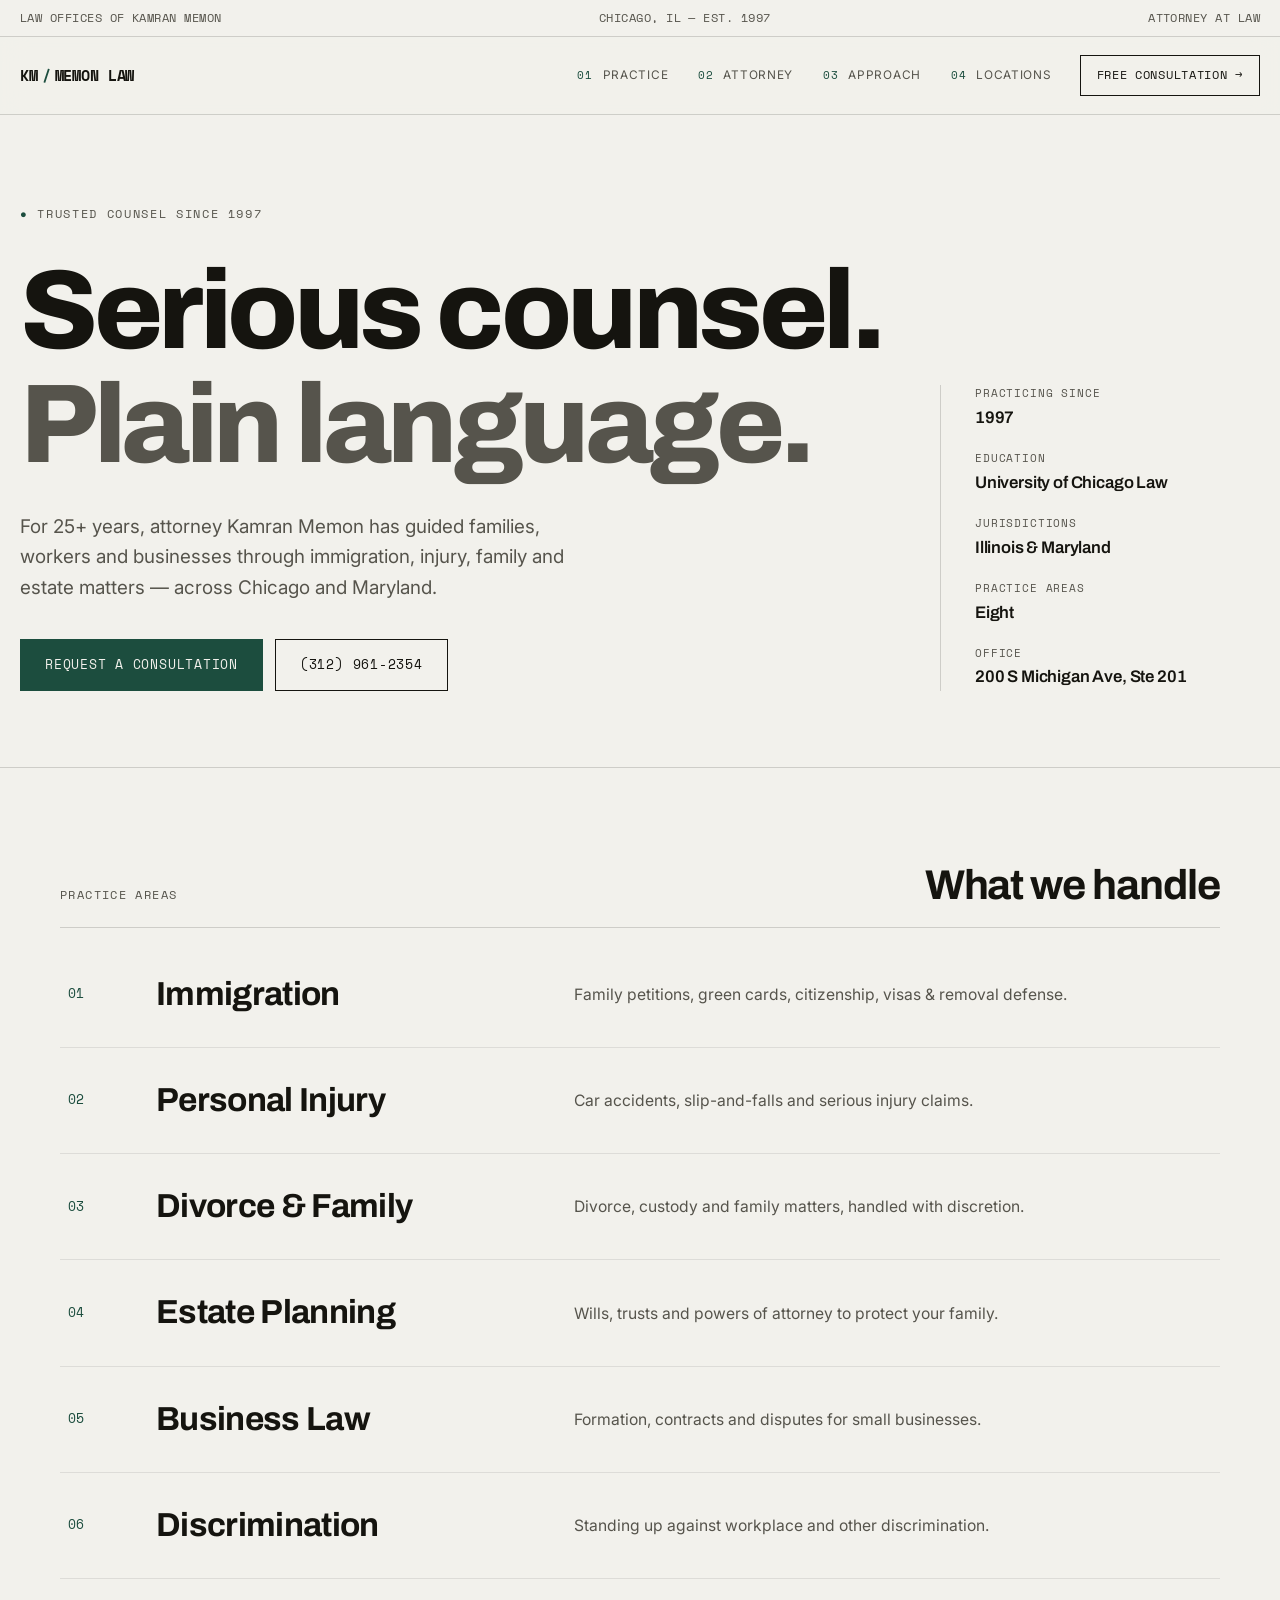
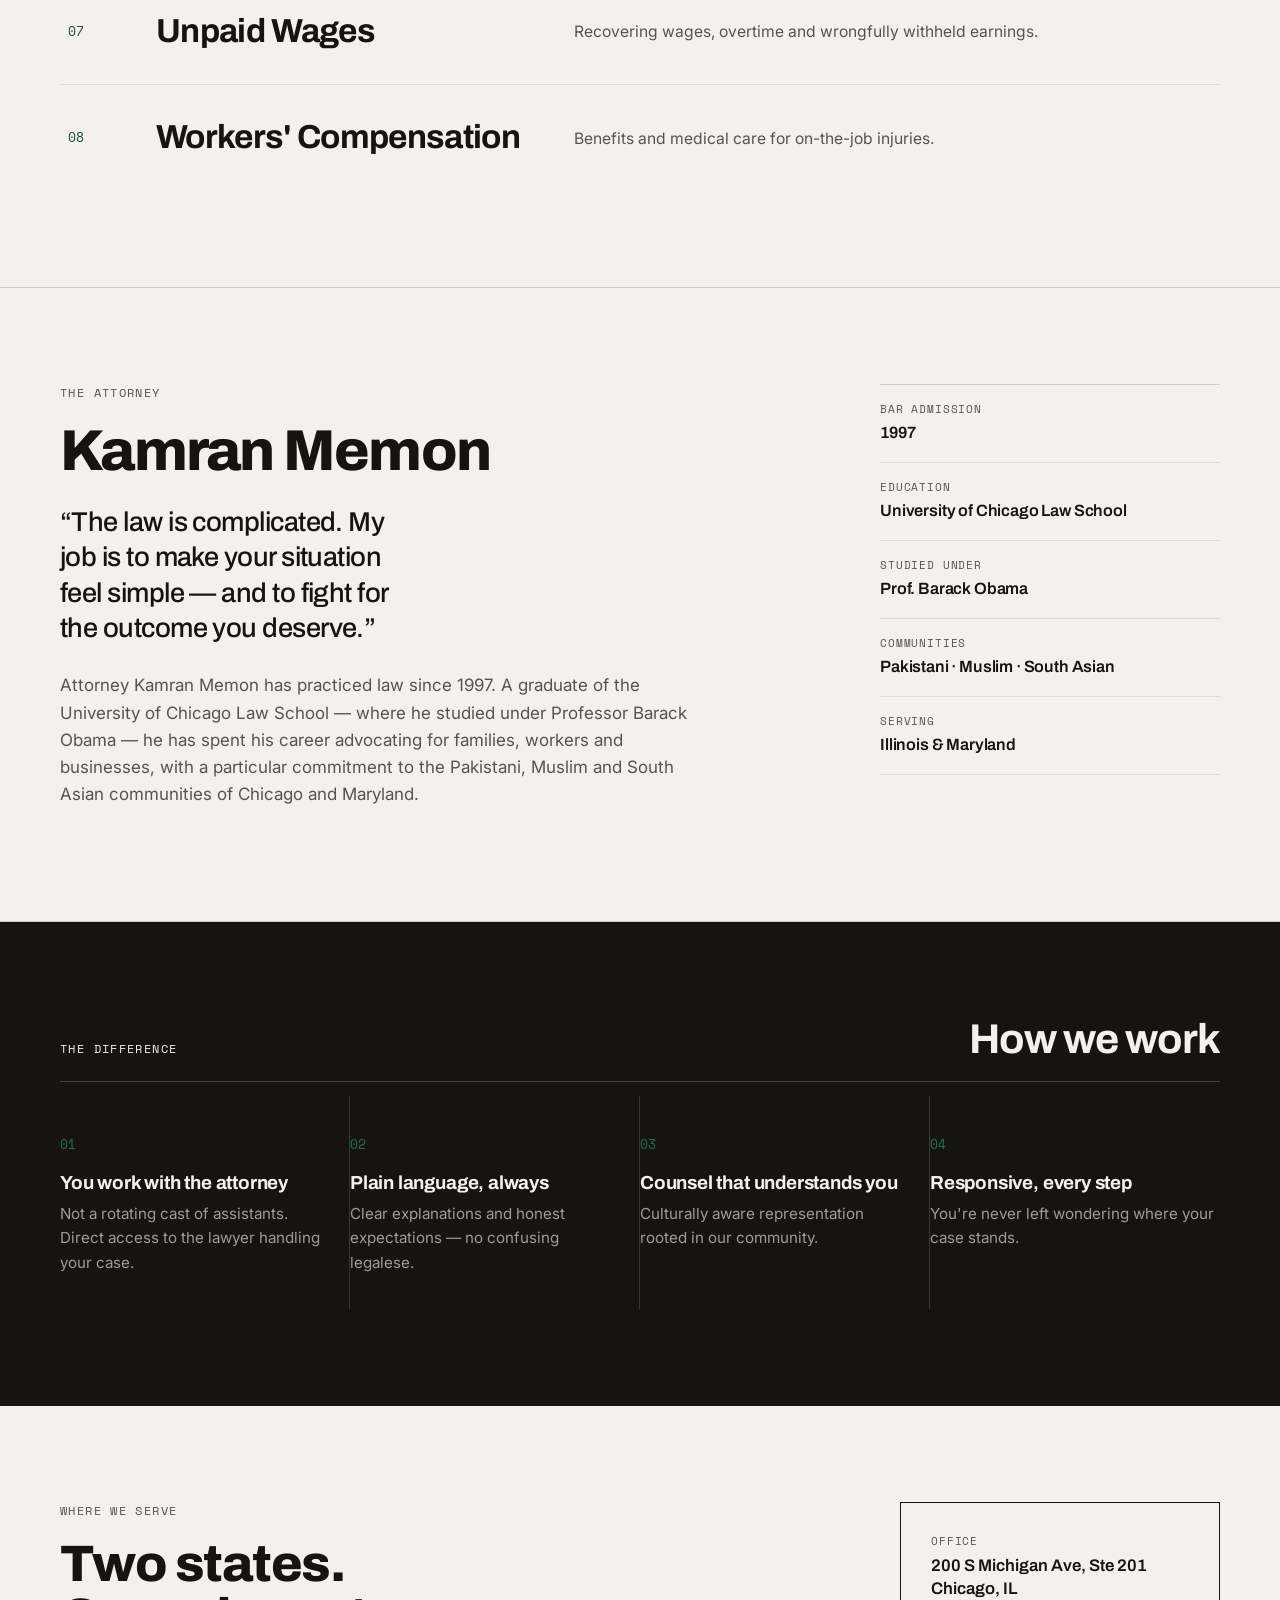
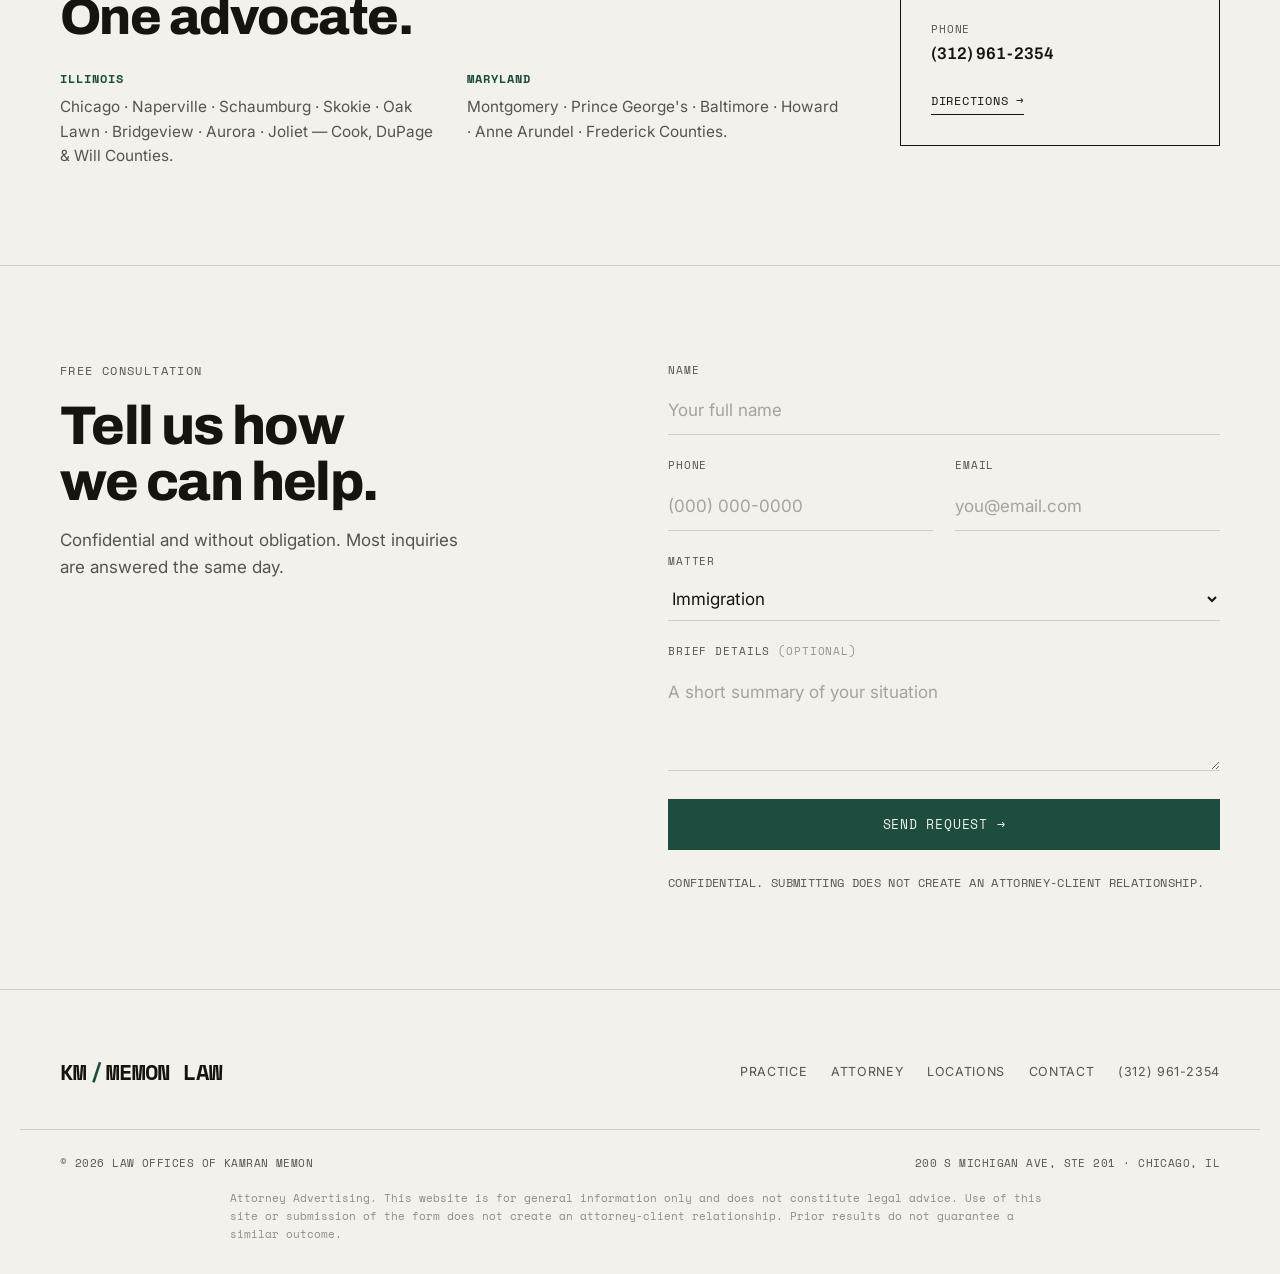
==== commit 939e336c: "Redesign Memon Law in Swiss/minimal direction Full rebuild: ivory + ink + one deep-green accent, Arc" ====
--- a/memonlaw/index.html
+++ b/memonlaw/index.html
@@ -3,235 +3,180 @@
 <head>
   <meta charset="UTF-8" />
   <meta name="viewport" content="width=device-width, initial-scale=1.0" />
-  <title>Law Offices of Kamran Memon | Chicago &amp; Maryland Attorney Since 1997</title>
-  <meta name="description" content="The Law Offices of Kamran Memon provide trusted legal counsel in Immigration, Personal Injury, Divorce, Estate Planning, Business and more — serving Chicagoland and Maryland since 1997." />
-  <meta name="theme-color" content="#0a1f3c" />
-  <meta property="og:title" content="Law Offices of Kamran Memon — Trusted Counsel Since 1997" />
-  <meta property="og:description" content="Immigration, Personal Injury, Divorce, Estate Planning & more. Serving Chicago and Maryland." />
-  <meta property="og:type" content="website" />
-
+  <title>Law Offices of Kamran Memon — Chicago &amp; Maryland · Since 1997</title>
+  <meta name="description" content="Plain-language legal counsel in immigration, personal injury, family, estate planning and more. Serving Chicago and Maryland since 1997." />
+  <meta name="theme-color" content="#f2f1ec" />
+  <meta property="og:title" content="Law Offices of Kamran Memon" />
+  <meta property="og:description" content="Serious counsel. Plain language. Chicago & Maryland, since 1997." />
   <link rel="preconnect" href="https://fonts.googleapis.com" />
   <link rel="preconnect" href="https://fonts.gstatic.com" crossorigin />
-  <link href="https://fonts.googleapis.com/css2?family=Playfair+Display:ital,wght@0,500;0,600;0,700;1,500&family=Inter:wght@400;500;600;700&display=swap" rel="stylesheet" />
+  <link href="https://fonts.googleapis.com/css2?family=Archivo:wght@500;600;700;800&family=Inter:wght@400;500;600&family=Space+Mono:wght@400;700&display=swap" rel="stylesheet" />
   <link rel="stylesheet" href="styles.css" />
 </head>
 <body>
-  <!-- custom cursor -->
-  <div class="cursor" id="cursor" aria-hidden="true"></div>
-  <div class="cursor-dot" id="cursorDot" aria-hidden="true"></div>
-
-  <!-- page load curtain -->
-  <div class="loader" id="loader" aria-hidden="true"><span class="loader__mark">KM</span></div>
-
-  <!-- ===== TOP BAR ===== -->
-  <div class="topbar">
-    <div class="container topbar__inner">
-      <span class="topbar__item">⚖️ Serving Chicagoland &amp; Maryland · Free Consultation</span>
-      <div class="topbar__contacts">
-        <a href="tel:+13129612354">(312) 961-2354</a>
-        <span class="topbar__sep">·</span>
-        <a href="#consult">Book a call</a>
-      </div>
+  <!-- ===== META BAR ===== -->
+  <div class="meta">
+    <div class="wrap meta__inner">
+      <span>Law Offices of Kamran Memon</span>
+      <span>Chicago, IL — Est. 1997</span>
+      <span class="meta__hide">Attorney at Law</span>
     </div>
   </div>
 
   <!-- ===== NAV ===== -->
   <header class="nav" id="nav">
-    <div class="container nav__inner">
-      <a href="#top" class="brand" data-cursor="link" aria-label="Law Offices of Kamran Memon — home">
-        <span class="brand__mark" aria-hidden="true">KM</span>
-        <span class="brand__text"><strong>Law Offices of</strong><em>Kamran Memon</em></span>
-      </a>
+    <div class="wrap nav__inner">
+      <a href="#top" class="wordmark">KM<span>/</span>Memon Law</a>
       <nav class="nav__links" aria-label="Primary">
-        <a href="#practice">Practice Areas</a>
-        <a href="#about">About</a>
-        <a href="#why">Why Us</a>
-        <a href="#areas">Locations</a>
-        <a href="#consult">Contact</a>
+        <a href="#practice"><i>01</i> Practice</a>
+        <a href="#about"><i>02</i> Attorney</a>
+        <a href="#approach"><i>03</i> Approach</a>
+        <a href="#locations"><i>04</i> Locations</a>
       </nav>
-      <a href="#consult" class="btn btn--gold nav__cta magnetic" data-cursor="link">Free Consultation</a>
-      <button class="nav__toggle" id="navToggle" aria-label="Open menu" aria-expanded="false"><span></span><span></span><span></span></button>
+      <a href="#contact" class="navbtn">Free consultation →</a>
+      <button class="burger" id="burger" aria-label="Menu" aria-expanded="false"><span></span><span></span></button>
     </div>
   </header>
 
   <!-- ===== HERO ===== -->
+  <main>
   <section class="hero" id="top">
-    <canvas class="hero__canvas" id="bg3d" aria-hidden="true"></canvas>
-    <div class="hero__media" aria-hidden="true">
-      <video class="hero__video" autoplay muted loop playsinline poster="assets/hero-poster.jpg">
-        <source src="assets/hero.mp4" type="video/mp4" />
-      </video>
-      <div class="hero__overlay"></div>
-    </div>
-
-    <div class="container hero__content" data-parallax>
-      <p class="hero__eyebrow reveal"><span class="dot"></span> Trusted Legal Counsel Since 1997</p>
-      <h1 class="hero__title reveal">When it matters most,<br /><span class="grad">you deserve a lawyer<br />who truly listens.</span></h1>
-      <p class="hero__sub reveal">For more than 25 years, the Law Offices of Kamran Memon have stood beside our community — guiding families and businesses through immigration, injury, family, and estate matters across Chicago and Maryland.</p>
-      <div class="hero__actions reveal">
-        <a href="#consult" class="btn btn--gold btn--lg magnetic" data-cursor="link">Request a Free Consultation</a>
-        <a href="tel:+13129612354" class="btn btn--glass btn--lg magnetic" data-cursor="link">📞 (312) 961-2354</a>
+    <div class="wrap hero__grid">
+      <div class="hero__head">
+        <p class="kicker reveal"><b>●</b> Trusted counsel since 1997</p>
+        <h1 class="reveal">Serious counsel.<br /><span>Plain language.</span></h1>
+        <p class="hero__lead reveal">For 25+ years, attorney Kamran Memon has guided families, workers and businesses through immigration, injury, family and estate matters — across Chicago and Maryland.</p>
+        <div class="hero__cta reveal">
+          <a href="#contact" class="btn">Request a consultation</a>
+          <a href="tel:+13129612354" class="btn btn--ghost">(312) 961-2354</a>
+        </div>
       </div>
-      <ul class="hero__trust reveal">
-        <li>University of Chicago Law</li>
-        <li>25+ Years' Experience</li>
-        <li>Illinois &amp; Maryland</li>
-      </ul>
-    </div>
-
-    <a href="#stats" class="hero__scroll" aria-label="Scroll down" data-cursor="link"><span></span></a>
-  </section>
-
-  <!-- ===== MARQUEE ===== -->
-  <div class="marquee" aria-hidden="true">
-    <div class="marquee__track">
-      <span>Immigration</span><span>•</span><span>Personal Injury</span><span>•</span><span>Divorce &amp; Family</span><span>•</span><span>Estate Planning</span><span>•</span><span>Business Law</span><span>•</span><span>Discrimination</span><span>•</span><span>Unpaid Wages</span><span>•</span><span>Workers' Compensation</span><span>•</span>
-      <span>Immigration</span><span>•</span><span>Personal Injury</span><span>•</span><span>Divorce &amp; Family</span><span>•</span><span>Estate Planning</span><span>•</span><span>Business Law</span><span>•</span><span>Discrimination</span><span>•</span><span>Unpaid Wages</span><span>•</span><span>Workers' Compensation</span><span>•</span>
-    </div>
-  </div>
-
-  <!-- ===== STATS ===== -->
-  <section class="stats" id="stats">
-    <div class="container stats__grid">
-      <div class="stat reveal"><span class="stat__num" data-count="1997" data-plain="true">0</span><span class="stat__label">Practicing since</span></div>
-      <div class="stat reveal"><span class="stat__num" data-count="25" data-suffix="+">0</span><span class="stat__label">Years of experience</span></div>
-      <div class="stat reveal"><span class="stat__num" data-count="8">0</span><span class="stat__label">Practice areas</span></div>
-      <div class="stat reveal"><span class="stat__num" data-count="2">0</span><span class="stat__label">States served</span></div>
+      <aside class="hero__spec reveal" aria-label="At a glance">
+        <dl>
+          <div><dt>Practicing since</dt><dd>1997</dd></div>
+          <div><dt>Education</dt><dd>University of Chicago Law</dd></div>
+          <div><dt>Jurisdictions</dt><dd>Illinois &amp; Maryland</dd></div>
+          <div><dt>Practice areas</dt><dd>Eight</dd></div>
+          <div><dt>Office</dt><dd>200 S Michigan Ave, Ste 201</dd></div>
+        </dl>
+      </aside>
     </div>
   </section>
 
-  <!-- ===== PRACTICE AREAS ===== -->
+  <!-- ===== PRACTICE INDEX ===== -->
   <section class="section practice" id="practice">
-    <div class="container">
-      <div class="section__head reveal">
-        <p class="eyebrow">How we help</p>
-        <h2>Practice Areas</h2>
-        <p class="section__lead">Comprehensive representation across the matters that affect families and businesses most.</p>
-      </div>
-      <div class="cards">
-        <article class="card reveal" data-tilt><div class="card__glow"></div><div class="card__icon">🛂</div><h3>Immigration</h3><p>Family petitions, green cards, citizenship, visas and removal defense — guidance through every step.</p><span class="card__arrow">→</span></article>
-        <article class="card reveal" data-tilt><div class="card__glow"></div><div class="card__icon">🚑</div><h3>Personal Injury</h3><p>Car accidents, slip-and-falls and serious injuries. We fight to recover what you're owed.</p><span class="card__arrow">→</span></article>
-        <article class="card reveal" data-tilt><div class="card__glow"></div><div class="card__icon">👨‍👩‍👧</div><h3>Divorce &amp; Family</h3><p>Compassionate counsel for divorce, custody and family matters, handled with discretion.</p><span class="card__arrow">→</span></article>
-        <article class="card reveal" data-tilt><div class="card__glow"></div><div class="card__icon">📜</div><h3>Estate Planning</h3><p>Wills, trusts and powers of attorney to protect your family and your legacy.</p><span class="card__arrow">→</span></article>
-        <article class="card reveal" data-tilt><div class="card__glow"></div><div class="card__icon">🏢</div><h3>Business Law</h3><p>Formation, contracts and disputes — practical support for entrepreneurs and small businesses.</p><span class="card__arrow">→</span></article>
-        <article class="card reveal" data-tilt><div class="card__glow"></div><div class="card__icon">⚖️</div><h3>Discrimination</h3><p>Standing up against workplace and other discrimination to protect your rights and dignity.</p><span class="card__arrow">→</span></article>
-        <article class="card reveal" data-tilt><div class="card__glow"></div><div class="card__icon">💵</div><h3>Unpaid Wages</h3><p>Recovering wages, overtime and earnings that employers have wrongfully withheld.</p><span class="card__arrow">→</span></article>
-        <article class="card reveal" data-tilt><div class="card__glow"></div><div class="card__icon">🦺</div><h3>Workers' Compensation</h3><p>Injured on the job? We help you secure the benefits and medical care you deserve.</p><span class="card__arrow">→</span></article>
+    <div class="wrap">
+      <header class="shead reveal">
+        <span class="shead__label">Practice areas</span>
+        <h2 class="shead__title">What we handle</h2>
+      </header>
+      <div class="index">
+        <a class="row reveal" href="#contact"><span class="row__n">01</span><span class="row__name">Immigration</span><span class="row__desc">Family petitions, green cards, citizenship, visas &amp; removal defense.</span><span class="row__go" aria-hidden="true">→</span></a>
+        <a class="row reveal" href="#contact"><span class="row__n">02</span><span class="row__name">Personal Injury</span><span class="row__desc">Car accidents, slip-and-falls and serious injury claims.</span><span class="row__go" aria-hidden="true">→</span></a>
+        <a class="row reveal" href="#contact"><span class="row__n">03</span><span class="row__name">Divorce &amp; Family</span><span class="row__desc">Divorce, custody and family matters, handled with discretion.</span><span class="row__go" aria-hidden="true">→</span></a>
+        <a class="row reveal" href="#contact"><span class="row__n">04</span><span class="row__name">Estate Planning</span><span class="row__desc">Wills, trusts and powers of attorney to protect your family.</span><span class="row__go" aria-hidden="true">→</span></a>
+        <a class="row reveal" href="#contact"><span class="row__n">05</span><span class="row__name">Business Law</span><span class="row__desc">Formation, contracts and disputes for small businesses.</span><span class="row__go" aria-hidden="true">→</span></a>
+        <a class="row reveal" href="#contact"><span class="row__n">06</span><span class="row__name">Discrimination</span><span class="row__desc">Standing up against workplace and other discrimination.</span><span class="row__go" aria-hidden="true">→</span></a>
+        <a class="row reveal" href="#contact"><span class="row__n">07</span><span class="row__name">Unpaid Wages</span><span class="row__desc">Recovering wages, overtime and wrongfully withheld earnings.</span><span class="row__go" aria-hidden="true">→</span></a>
+        <a class="row reveal" href="#contact"><span class="row__n">08</span><span class="row__name">Workers' Compensation</span><span class="row__desc">Benefits and medical care for on-the-job injuries.</span><span class="row__go" aria-hidden="true">→</span></a>
       </div>
     </div>
   </section>
 
   <!-- ===== ABOUT ===== -->
   <section class="section about" id="about">
-    <div class="container about__grid">
-      <div class="about__media reveal" data-tilt>
-        <div class="about__photo"></div>
-        <div class="about__badge"><span class="about__badge-top">Since</span><span class="about__badge-num">1997</span></div>
+    <div class="wrap about__grid">
+      <div class="about__main reveal">
+        <span class="shead__label">The attorney</span>
+        <h2 class="about__title">Kamran Memon</h2>
+        <p class="about__quote">“The law is complicated. My job is to make your situation feel simple — and to fight for the outcome you deserve.”</p>
+        <p>Attorney Kamran Memon has practiced law since 1997. A graduate of the University of Chicago Law School — where he studied under Professor Barack Obama — he has spent his career advocating for families, workers and businesses, with a particular commitment to the Pakistani, Muslim and South Asian communities of Chicago and Maryland.</p>
       </div>
-      <div class="about__copy reveal">
-        <p class="eyebrow">Meet your attorney</p>
-        <h2>Kamran Memon</h2>
-        <p class="about__lead">A lawyer dedicated to serving our community with integrity, attention, and genuine care.</p>
-        <p>Attorney Kamran Memon has practiced law since 1997. A graduate of the <strong>University of Chicago Law School</strong> — where he studied under Professor Barack Obama — he has spent his career advocating for families, workers, and businesses, with a special commitment to the Pakistani, Muslim, and South Asian communities of Chicago and Maryland.</p>
-        <ul class="ticks">
-          <li>Personal attention — you work directly with your attorney</li>
-          <li>Clear guidance, no confusing legalese</li>
-          <li>Deep understanding of our community's needs</li>
-          <li>Honest advice and dedicated advocacy</li>
-        </ul>
-        <a href="#consult" class="btn btn--gold magnetic" data-cursor="link">Schedule a Consultation</a>
-      </div>
+      <dl class="facts reveal">
+        <div><dt>Bar admission</dt><dd>1997</dd></div>
+        <div><dt>Education</dt><dd>University of Chicago Law School</dd></div>
+        <div><dt>Studied under</dt><dd>Prof. Barack Obama</dd></div>
+        <div><dt>Communities</dt><dd>Pakistani · Muslim · South Asian</dd></div>
+        <div><dt>Serving</dt><dd>Illinois &amp; Maryland</dd></div>
+      </dl>
     </div>
   </section>
 
-  <!-- ===== WHY ===== -->
-  <section class="section why" id="why">
-    <div class="container">
-      <div class="section__head section__head--light reveal">
-        <p class="eyebrow eyebrow--gold">The difference</p>
-        <h2>Why clients trust us</h2>
-      </div>
-      <div class="why__grid">
-        <div class="why__item reveal" data-tilt><span class="why__num">01</span><h3>Experience that counts</h3><p>More than 25 years navigating complex legal matters across two states.</p></div>
-        <div class="why__item reveal" data-tilt><span class="why__num">02</span><h3>We speak your language</h3><p>Culturally aware counsel that understands our community and your situation.</p></div>
-        <div class="why__item reveal" data-tilt><span class="why__num">03</span><h3>Straightforward &amp; honest</h3><p>Clear expectations, fair guidance, and respect for your time and trust.</p></div>
-        <div class="why__item reveal" data-tilt><span class="why__num">04</span><h3>Always accessible</h3><p>Responsive communication so you're never left wondering about your case.</p></div>
+  <!-- ===== APPROACH ===== -->
+  <section class="section approach" id="approach">
+    <div class="wrap">
+      <header class="shead shead--invert reveal">
+        <span class="shead__label">The difference</span>
+        <h2 class="shead__title">How we work</h2>
+      </header>
+      <div class="approach__grid">
+        <div class="appro reveal"><span class="appro__n">01</span><h3>You work with the attorney</h3><p>Not a rotating cast of assistants. Direct access to the lawyer handling your case.</p></div>
+        <div class="appro reveal"><span class="appro__n">02</span><h3>Plain language, always</h3><p>Clear explanations and honest expectations — no confusing legalese.</p></div>
+        <div class="appro reveal"><span class="appro__n">03</span><h3>Counsel that understands you</h3><p>Culturally aware representation rooted in our community.</p></div>
+        <div class="appro reveal"><span class="appro__n">04</span><h3>Responsive, every step</h3><p>You're never left wondering where your case stands.</p></div>
       </div>
     </div>
   </section>
 
   <!-- ===== LOCATIONS ===== -->
-  <section class="section areas" id="areas">
-    <div class="container areas__inner reveal">
-      <div class="areas__copy">
-        <p class="eyebrow">Where we serve</p>
-        <h2>Two communities,<br />one trusted advocate.</h2>
-        <p>From our office on South Michigan Avenue, we serve clients throughout Chicagoland and across Maryland.</p>
-        <div class="areas__cols">
-          <div><h3>Illinois</h3><p>Chicago · Naperville · Schaumburg · Skokie · Oak Lawn · Bridgeview · Aurora · Joliet · Cook, DuPage &amp; Will Counties</p></div>
-          <div><h3>Maryland</h3><p>Montgomery · Prince George's · Baltimore · Howard · Anne Arundel · Frederick Counties</p></div>
+  <section class="section locations" id="locations">
+    <div class="wrap loc__grid">
+      <div class="loc__copy reveal">
+        <span class="shead__label">Where we serve</span>
+        <h2 class="shead__title">Two states.<br />One advocate.</h2>
+        <div class="loc__cols">
+          <div><h3>Illinois</h3><p>Chicago · Naperville · Schaumburg · Skokie · Oak Lawn · Bridgeview · Aurora · Joliet — Cook, DuPage &amp; Will Counties.</p></div>
+          <div><h3>Maryland</h3><p>Montgomery · Prince George's · Baltimore · Howard · Anne Arundel · Frederick Counties.</p></div>
         </div>
       </div>
-      <div class="areas__card" data-tilt>
-        <h3>Main Office</h3>
-        <address>200 S Michigan Ave, Ste 201<br />Chicago, IL</address>
-        <a class="areas__link" href="https://maps.google.com/?q=200+S+Michigan+Ave+Ste+201+Chicago+IL" target="_blank" rel="noopener" data-cursor="link">Get directions →</a>
-        <h3>Call Us</h3>
-        <a class="areas__phone" href="tel:+13129612354" data-cursor="link">(312) 961-2354</a>
-        <a href="#consult" class="btn btn--gold btn--block magnetic" data-cursor="link">Request a Consultation</a>
-      </div>
+      <aside class="loc__card reveal">
+        <dl>
+          <div><dt>Office</dt><dd>200 S Michigan Ave, Ste 201<br />Chicago, IL</dd></div>
+          <div><dt>Phone</dt><dd><a href="tel:+13129612354">(312) 961-2354</a></dd></div>
+        </dl>
+        <a href="https://maps.google.com/?q=200+S+Michigan+Ave+Ste+201+Chicago+IL" target="_blank" rel="noopener" class="loc__dir">Directions →</a>
+      </aside>
     </div>
   </section>
 
-  <!-- ===== CONSULTATION ===== -->
-  <section class="section consult" id="consult">
-    <div class="container consult__grid">
-      <div class="consult__copy reveal">
-        <p class="eyebrow eyebrow--gold">Free consultation</p>
-        <h2>Tell us how we<br />can help.</h2>
-        <p>Share a few details about your situation and we'll get back to you promptly. Every conversation is confidential and without obligation.</p>
-        <ul class="consult__contact">
-          <li><strong>Phone</strong><a href="tel:+13129612354">(312) 961-2354</a></li>
-          <li><strong>Office</strong><span>200 S Michigan Ave, Ste 201, Chicago, IL</span></li>
-          <li><strong>Areas</strong><span>Chicagoland &amp; Maryland</span></li>
-        </ul>
+  <!-- ===== CONTACT ===== -->
+  <section class="section contact" id="contact">
+    <div class="wrap contact__grid">
+      <div class="contact__copy reveal">
+        <span class="shead__label">Free consultation</span>
+        <h2 class="contact__title">Tell us how<br />we can help.</h2>
+        <p>Confidential and without obligation. Most inquiries are answered the same day.</p>
       </div>
-      <form class="consult__form reveal" id="consultForm" novalidate>
-        <div class="field"><label for="name">Full name</label><input id="name" name="name" type="text" autocomplete="name" required placeholder="Your name" /></div>
-        <div class="field-row">
-          <div class="field"><label for="phone">Phone</label><input id="phone" name="phone" type="tel" autocomplete="tel" required placeholder="(000) 000-0000" /></div>
-          <div class="field"><label for="email">Email</label><input id="email" name="email" type="email" autocomplete="email" placeholder="you@email.com" /></div>
+      <form class="form reveal" id="form" novalidate>
+        <div class="f"><label for="name">Name</label><input id="name" name="name" type="text" autocomplete="name" required placeholder="Your full name" /></div>
+        <div class="f2">
+          <div class="f"><label for="phone">Phone</label><input id="phone" name="phone" type="tel" autocomplete="tel" required placeholder="(000) 000-0000" /></div>
+          <div class="f"><label for="email">Email</label><input id="email" name="email" type="email" autocomplete="email" placeholder="you@email.com" /></div>
         </div>
-        <div class="field"><label for="matter">How can we help?</label>
-          <select id="matter" name="matter"><option>Immigration</option><option>Personal Injury</option><option>Divorce &amp; Family</option><option>Estate Planning</option><option>Business Law</option><option>Discrimination</option><option>Unpaid Wages</option><option>Workers' Compensation</option><option>Something else</option></select>
+        <div class="f"><label for="matter">Matter</label>
+          <select id="matter" name="matter"><option>Immigration</option><option>Personal Injury</option><option>Divorce &amp; Family</option><option>Estate Planning</option><option>Business Law</option><option>Discrimination</option><option>Unpaid Wages</option><option>Workers' Compensation</option><option>Other</option></select>
         </div>
-        <div class="field"><label for="message">Brief details (optional)</label><textarea id="message" name="message" rows="3" placeholder="A short summary of your situation…"></textarea></div>
-        <button type="submit" class="btn btn--gold btn--lg btn--block magnetic" data-cursor="link">Send my request</button>
-        <p class="form__note" id="formNote" role="status" aria-live="polite">Confidential &amp; no obligation. We'll only use this to respond to you.</p>
+        <div class="f"><label for="message">Brief details <em>(optional)</em></label><textarea id="message" name="message" rows="3" placeholder="A short summary of your situation"></textarea></div>
+        <button type="submit" class="btn btn--full">Send request →</button>
+        <p class="note" id="note" role="status" aria-live="polite">Confidential. Submitting does not create an attorney-client relationship.</p>
       </form>
     </div>
   </section>
+  </main>
 
   <!-- ===== FOOTER ===== -->
-  <footer class="footer">
-    <div class="container footer__inner">
-      <div class="footer__brand">
-        <span class="brand brand--light"><span class="brand__mark" aria-hidden="true">KM</span><span class="brand__text"><strong>Law Offices of</strong><em>Kamran Memon</em></span></span>
-        <p>Trusted legal counsel for the Chicago &amp; Maryland communities since 1997.</p>
-      </div>
-      <nav class="footer__links" aria-label="Footer">
-        <a href="#practice">Practice Areas</a><a href="#about">About</a><a href="#areas">Locations</a><a href="#consult">Contact</a><a href="tel:+13129612354">(312) 961-2354</a>
-      </nav>
+  <footer class="foot">
+    <div class="wrap foot__top">
+      <a href="#top" class="wordmark wordmark--lg">KM<span>/</span>Memon Law</a>
+      <nav class="foot__nav"><a href="#practice">Practice</a><a href="#about">Attorney</a><a href="#locations">Locations</a><a href="#contact">Contact</a><a href="tel:+13129612354">(312) 961-2354</a></nav>
     </div>
-    <div class="container footer__legal">
-      <p>© <span id="year"></span> Law Offices of Kamran Memon. All rights reserved.</p>
-      <p class="footer__disclaimer">Attorney Advertising. The information on this website is provided for general informational purposes only and does not constitute legal advice. Use of this site or submission of the contact form does not create an attorney-client relationship. Prior results do not guarantee a similar outcome.</p>
+    <div class="wrap foot__bar">
+      <span>© <span id="year"></span> Law Offices of Kamran Memon</span>
+      <span>200 S Michigan Ave, Ste 201 · Chicago, IL</span>
     </div>
+    <div class="wrap foot__legal">Attorney Advertising. This website is for general information only and does not constitute legal advice. Use of this site or submission of the form does not create an attorney-client relationship. Prior results do not guarantee a similar outcome.</div>
   </footer>
 
-  <a href="tel:+13129612354" class="fab" aria-label="Call the office">📞 Call Now</a>
-
-  <script src="assets/three.min.js"></script>
   <script src="script.js" defer></script>
 </body>
 </html>
--- a/memonlaw/styles.css
+++ b/memonlaw/styles.css
@@ -1,256 +1,192 @@
 /* =========================================================
-   Law Offices of Kamran Memon — premium styles
+   Law Offices of Kamran Memon — Swiss / minimal
    ========================================================= */
 :root{
-  --navy-900:#070f1d;
-  --navy-800:#0a1f3c;
-  --navy-700:#112a4d;
-  --navy-600:#1b3a63;
-  --gold:#c9a24b;
-  --gold-light:#e7cd87;
-  --cream:#f7f5f0;
-  --sand:#efeadf;
-  --ink:#16202c;
-  --muted:#5d6b7a;
-  --line:rgba(10,31,60,.12);
-
-  --shadow-sm:0 2px 10px rgba(8,22,39,.07);
-  --shadow-md:0 16px 44px rgba(8,22,39,.14);
-  --shadow-lg:0 36px 90px rgba(8,22,39,.34);
-  --glow-gold:0 0 40px rgba(201,162,75,.45);
-
-  --r-sm:10px; --r-md:16px; --r-lg:26px;
-  --serif:"Playfair Display",Georgia,serif;
-  --sans:"Inter",system-ui,-apple-system,Segoe UI,Roboto,sans-serif;
-  --maxw:1200px;
+  --paper:#f2f1ec;
+  --paper-2:#eceae3;
+  --ink:#15140f;
+  --ink-soft:#56544c;
+  --accent:#1c4d3e;       /* deep green, used sparingly */
+  --accent-2:#2a6a55;
+  --line:rgba(21,20,15,.16);
+  --line-soft:rgba(21,20,15,.09);
+  --mono:"Space Mono",ui-monospace,Menlo,monospace;
+  --disp:"Archivo",system-ui,sans-serif;
+  --sans:"Inter",system-ui,-apple-system,sans-serif;
+  --wrap:1240px;
+  --pad:40px;
   --ease:cubic-bezier(.22,1,.36,1);
 }
+*{box-sizing:border-box}
+html{-webkit-text-size-adjust:100%}
+body{margin:0;background:var(--paper);color:var(--ink);font-family:var(--sans);line-height:1.6;font-size:17px;-webkit-font-smoothing:antialiased}
+a{color:inherit;text-decoration:none}
+h1,h2,h3{font-family:var(--disp);font-weight:700;line-height:1.02;letter-spacing:-.025em;margin:0}
+img,svg{display:block;max-width:100%}
 
-*{box-sizing:border-box}
-html{scroll-behavior:smooth;-webkit-text-size-adjust:100%}
-body{margin:0;font-family:var(--sans);color:var(--ink);background:var(--navy-900);line-height:1.65;overflow-x:hidden}
-img,video,svg,canvas{display:block;max-width:100%}
-a{color:inherit;text-decoration:none}
-h1,h2,h3{font-family:var(--serif);font-weight:600;line-height:1.08;letter-spacing:-.01em;margin:0}
-address{font-style:normal}
-.container{width:100%;max-width:var(--maxw);margin:0 auto;padding:0 24px}
-.eyebrow{text-transform:uppercase;letter-spacing:.24em;font-size:.74rem;font-weight:700;color:var(--gold);margin:0 0 14px;display:inline-flex;align-items:center;gap:10px}
-.eyebrow--gold{color:var(--gold-light)}
-.grad{background:linear-gradient(100deg,var(--gold-light) 10%,var(--gold) 50%,#fff 90%);-webkit-background-clip:text;background-clip:text;-webkit-text-fill-color:transparent}
+.wrap{max-width:var(--wrap);margin:0 auto;padding:0 var(--pad)}
 
-/* ---------- Loader ---------- */
-.loader{position:fixed;inset:0;z-index:200;background:var(--navy-900);display:grid;place-items:center;transition:opacity .6s ease,visibility .6s ease}
-.loader.is-done{opacity:0;visibility:hidden}
-.loader__mark{font-family:var(--serif);font-weight:700;font-size:2rem;color:var(--gold-light);letter-spacing:.1em;border:1px solid rgba(201,162,75,.4);border-radius:12px;padding:14px 18px;animation:pulse 1.2s var(--ease) infinite}
-@keyframes pulse{0%,100%{transform:scale(1);opacity:.7}50%{transform:scale(1.06);opacity:1}}
+/* mono label helper */
+.shead__label,.kicker,.meta,.nav__links i,.wordmark,.navbtn,.row__n,.appro__n,
+dt,.f label,.note,.foot__bar,.foot__legal,.loc__dir{font-family:var(--mono)}
 
-/* ---------- Custom cursor ---------- */
-.cursor,.cursor-dot{position:fixed;top:0;left:0;border-radius:50%;pointer-events:none;z-index:150;mix-blend-mode:difference;will-change:transform}
-.cursor{width:38px;height:38px;border:1.5px solid rgba(255,255,255,.7);transition:width .25s var(--ease),height .25s var(--ease),background .25s var(--ease);transform:translate(-50%,-50%)}
-.cursor-dot{width:6px;height:6px;background:#fff;transform:translate(-50%,-50%)}
-.cursor.is-hover{width:64px;height:64px;background:rgba(255,255,255,.12);border-color:transparent}
-@media (hover:none),(pointer:coarse){.cursor,.cursor-dot{display:none}}
+/* ---------- Meta bar ---------- */
+.meta{border-bottom:1px solid var(--line);font-size:.72rem;letter-spacing:.04em;color:var(--ink-soft);text-transform:uppercase}
+.meta__inner{display:flex;justify-content:space-between;gap:16px;padding:9px 0}
+
+/* ---------- Nav ---------- */
+.nav{position:sticky;top:0;z-index:50;background:rgba(242,241,236,.86);backdrop-filter:saturate(160%) blur(12px);border-bottom:1px solid var(--line)}
+.nav__inner{display:flex;align-items:center;gap:28px;padding:18px 0}
+.wordmark{font-size:.92rem;font-weight:700;letter-spacing:-.01em;text-transform:uppercase}
+.wordmark span{color:var(--accent);margin:0 4px}
+.nav__links{display:flex;gap:30px;margin-left:auto;font-size:.74rem;text-transform:uppercase;letter-spacing:.06em}
+.nav__links a{position:relative;padding:6px 0;color:var(--ink-soft);transition:color .2s}
+.nav__links a i{font-style:normal;color:var(--accent);margin-right:6px;font-size:.66rem}
+.nav__links a:hover{color:var(--ink)}
+.navbtn{font-size:.74rem;text-transform:uppercase;letter-spacing:.06em;border:1px solid var(--ink);padding:10px 16px;transition:background .2s,color .2s}
+.navbtn:hover{background:var(--ink);color:var(--paper)}
+.burger{display:none;flex-direction:column;gap:6px;background:none;border:0;cursor:pointer;padding:6px;margin-left:auto}
+.burger span{width:26px;height:2px;background:var(--ink);transition:.25s}
+.nav.open .burger span:nth-child(1){transform:translateY(4px) rotate(45deg)}
+.nav.open .burger span:nth-child(2){transform:translateY(-4px) rotate(-45deg)}
+
+/* ---------- Hero ---------- */
+.hero{border-bottom:1px solid var(--line)}
+.hero__grid{display:grid;grid-template-columns:1fr 320px;gap:0;padding:84px 0 76px}
+.hero__head{padding-right:40px}
+.kicker{font-size:.74rem;text-transform:uppercase;letter-spacing:.14em;color:var(--ink-soft);margin:0 0 30px;display:inline-flex;align-items:center;gap:9px}
+.kicker b{color:var(--accent);font-size:.7rem}
+.hero h1{font-size:clamp(3rem,9vw,7rem);font-weight:800;letter-spacing:-.04em}
+.hero h1 span{color:var(--ink-soft)}
+.hero__lead{max-width:46ch;font-size:1.18rem;color:var(--ink-soft);margin:30px 0 36px}
+.hero__cta{display:flex;flex-wrap:wrap;gap:12px}
+
+.hero__spec{border-left:1px solid var(--line);padding-left:34px;align-self:end}
+.hero__spec dl{margin:0;display:grid;gap:18px}
+.hero__spec dt{font-size:.66rem;text-transform:uppercase;letter-spacing:.08em;color:var(--ink-soft);margin-bottom:3px}
+.hero__spec dd{margin:0;font-family:var(--disp);font-weight:600;font-size:1.05rem;letter-spacing:-.01em}
 
 /* ---------- Buttons ---------- */
-.btn{position:relative;display:inline-flex;align-items:center;justify-content:center;gap:.5em;padding:13px 24px;border-radius:8px;font-weight:600;font-size:.95rem;cursor:pointer;border:1.5px solid transparent;transition:transform .25s var(--ease),box-shadow .25s var(--ease),background .25s var(--ease);white-space:nowrap}
-.btn--gold{background:linear-gradient(135deg,var(--gold-light),var(--gold));color:var(--navy-900);box-shadow:0 10px 24px rgba(201,162,75,.32)}
-.btn--gold:hover{box-shadow:0 18px 40px rgba(201,162,75,.5),var(--glow-gold)}
-.btn--glass{background:rgba(255,255,255,.08);color:#fff;border-color:rgba(255,255,255,.32);backdrop-filter:blur(10px)}
-.btn--glass:hover{background:rgba(255,255,255,.16)}
-.btn--lg{padding:16px 32px;font-size:1.02rem}
-.btn--block{width:100%}
+.btn{display:inline-flex;align-items:center;gap:.5em;font-family:var(--mono);font-size:.8rem;text-transform:uppercase;letter-spacing:.06em;background:var(--accent);color:var(--paper);padding:15px 24px;border:1px solid var(--accent);cursor:pointer;transition:background .2s,color .2s,transform .2s}
+.btn:hover{background:var(--accent-2);border-color:var(--accent-2)}
+.btn--ghost{background:transparent;color:var(--ink);border-color:var(--ink)}
+.btn--ghost:hover{background:var(--ink);color:var(--paper)}
+.btn--full{width:100%;justify-content:center;margin-top:6px}
 
-/* ---------- Top bar ---------- */
-.topbar{background:#050b16;color:rgba(255,255,255,.72);font-size:.84rem;position:relative;z-index:70}
-.topbar__inner{display:flex;align-items:center;justify-content:space-between;padding:9px 24px;gap:16px}
-.topbar__contacts{display:flex;align-items:center;gap:12px}
-.topbar__contacts a:hover{color:var(--gold-light)}
-.topbar__sep{opacity:.4}
+/* ---------- Section heads ---------- */
+.section{padding:96px 0;border-bottom:1px solid var(--line)}
+.shead{display:flex;align-items:baseline;justify-content:space-between;gap:20px;border-bottom:1px solid var(--line);padding-bottom:20px;margin-bottom:14px}
+.shead__label{font-size:.72rem;text-transform:uppercase;letter-spacing:.12em;color:var(--ink-soft)}
+.shead__title{font-size:clamp(1.7rem,3.4vw,2.6rem);font-weight:700}
+.shead--invert .shead__label,.shead--invert .shead__title{color:var(--paper)}
+.shead--invert{border-color:rgba(242,241,236,.2)}
 
-/* ---------- Nav ---------- */
-.nav{position:sticky;top:0;z-index:60;background:rgba(7,15,29,.72);backdrop-filter:saturate(180%) blur(16px);border-bottom:1px solid rgba(255,255,255,.08);transition:background .3s ease}
-.nav.is-scrolled{background:rgba(7,15,29,.92)}
-.nav__inner{display:flex;align-items:center;gap:24px;padding:13px 24px}
-.brand{display:inline-flex;align-items:center;gap:12px}
-.brand__mark{display:grid;place-items:center;width:46px;height:46px;border-radius:9px;background:linear-gradient(135deg,var(--navy-600),var(--navy-900));color:var(--gold-light);font-family:var(--serif);font-weight:700;font-size:1.05rem;border:1px solid rgba(201,162,75,.4);box-shadow:inset 0 0 12px rgba(201,162,75,.15)}
-.brand__text{display:flex;flex-direction:column;line-height:1.15}
-.brand__text strong{font-size:.7rem;font-weight:700;letter-spacing:.14em;text-transform:uppercase;color:rgba(255,255,255,.55)}
-.brand__text em{font-family:var(--serif);font-style:normal;font-weight:600;font-size:1.15rem;color:#fff}
-.brand--light .brand__text strong{color:rgba(255,255,255,.55)}
-.brand--light .brand__text em{color:#fff}
-.nav__links{display:flex;gap:26px;margin-left:auto;font-weight:500;font-size:.95rem}
-.nav__links a{color:rgba(255,255,255,.82);position:relative;padding:4px 0}
-.nav__links a::after{content:"";position:absolute;left:0;bottom:-3px;height:2px;width:0;background:var(--gold);transition:width .25s var(--ease)}
-.nav__links a:hover{color:#fff}
-.nav__links a:hover::after{width:100%}
-.nav__cta{padding:11px 20px}
-.nav__toggle{display:none;flex-direction:column;gap:5px;background:none;border:0;cursor:pointer;padding:8px}
-.nav__toggle span{width:26px;height:2.5px;background:#fff;border-radius:2px;transition:.25s}
-.nav.is-open .nav__toggle span:nth-child(1){transform:translateY(7.5px) rotate(45deg)}
-.nav.is-open .nav__toggle span:nth-child(2){opacity:0}
-.nav.is-open .nav__toggle span:nth-child(3){transform:translateY(-7.5px) rotate(-45deg)}
-
-/* ---------- Hero ---------- */
-.hero{position:relative;color:#fff;isolation:isolate;padding:130px 0 120px;min-height:92vh;display:flex;align-items:center;overflow:hidden}
-.hero__canvas{position:absolute;inset:0;z-index:-1;width:100%;height:100%}
-.hero__media{position:absolute;inset:0;z-index:-2;overflow:hidden}
-.hero__media::before{content:"";position:absolute;inset:-20%;background:radial-gradient(120% 90% at 70% 20%,#13335c 0%,#0a1f3c 45%,#070f1d 100%)}
-.hero__video{position:absolute;inset:0;width:100%;height:100%;object-fit:cover;opacity:.28}
-.hero__overlay{position:absolute;inset:0;background:linear-gradient(180deg,rgba(7,15,29,.35),rgba(7,15,29,.72));}
-.hero__content{position:relative;max-width:880px}
-.hero__eyebrow{color:var(--gold-light);letter-spacing:.24em;text-transform:uppercase;font-size:.8rem;font-weight:700;margin:0 0 20px;display:inline-flex;align-items:center;gap:10px}
-.hero__eyebrow .dot{width:8px;height:8px;border-radius:50%;background:var(--gold-light);box-shadow:0 0 12px var(--gold-light);animation:pulse 1.6s ease-in-out infinite}
-.hero__title{font-size:clamp(2.6rem,6.6vw,5rem);margin:0 0 24px;text-shadow:0 6px 40px rgba(0,0,0,.4)}
-.hero__sub{font-size:clamp(1.05rem,2vw,1.3rem);max-width:680px;color:rgba(255,255,255,.88);margin:0 0 34px}
-.hero__actions{display:flex;flex-wrap:wrap;gap:14px}
-.hero__trust{list-style:none;display:flex;flex-wrap:wrap;gap:0;padding:0;margin:40px 0 0}
-.hero__trust li{font-weight:500;font-size:.92rem;color:rgba(255,255,255,.8);padding:0 22px;position:relative}
-.hero__trust li:first-child{padding-left:0}
-.hero__trust li:not(:last-child)::after{content:"";position:absolute;right:0;top:50%;transform:translateY(-50%);width:1px;height:16px;background:rgba(255,255,255,.25)}
-.hero__scroll{position:absolute;left:50%;bottom:30px;transform:translateX(-50%);width:26px;height:42px;border:2px solid rgba(255,255,255,.4);border-radius:14px;z-index:2}
-.hero__scroll span{position:absolute;left:50%;top:8px;width:4px;height:8px;border-radius:2px;background:var(--gold-light);transform:translateX(-50%);animation:scroll 1.6s ease-in-out infinite}
-@keyframes scroll{0%{opacity:0;transform:translate(-50%,0)}40%{opacity:1}80%,100%{opacity:0;transform:translate(-50%,14px)}}
-
-/* ---------- Marquee ---------- */
-.marquee{background:linear-gradient(90deg,var(--gold),var(--gold-light));color:var(--navy-900);overflow:hidden;padding:14px 0;font-family:var(--serif);font-weight:600;font-size:1.05rem}
-.marquee__track{display:inline-flex;gap:26px;white-space:nowrap;animation:marquee 32s linear infinite;will-change:transform}
-.marquee__track span{opacity:.92}
-@keyframes marquee{from{transform:translateX(0)}to{transform:translateX(-50%)}}
-
-/* ---------- Stats ---------- */
-.stats{background:var(--navy-900);color:#fff;border-bottom:1px solid rgba(255,255,255,.07)}
-.stats__grid{display:grid;grid-template-columns:repeat(4,1fr)}
-.stat{text-align:center;padding:42px 18px;border-right:1px solid rgba(255,255,255,.08)}
-.stat:last-child{border-right:0}
-.stat__num{display:block;font-family:var(--serif);font-size:clamp(2.2rem,4.4vw,3.4rem);font-weight:700;color:var(--gold-light);line-height:1}
-.stat__label{display:block;margin-top:8px;color:rgba(255,255,255,.66);font-weight:500;font-size:.9rem}
-
-/* ---------- Section base ---------- */
-.section{padding:clamp(72px,9vw,124px) 0;position:relative}
-.practice,.areas{background:var(--cream);color:var(--ink)}
-.section__head{max-width:680px;margin:0 auto 56px;text-align:center}
-.section__head h2{font-size:clamp(2rem,4.8vw,3.1rem)}
-.section__lead{color:var(--muted);font-size:1.1rem;margin:14px 0 0}
-.section__head--light h2{color:#fff}
-
-/* ---------- Practice cards ---------- */
-.cards{display:grid;grid-template-columns:repeat(4,1fr);gap:20px}
-.card{position:relative;background:#fff;border:1px solid var(--line);border-radius:var(--r-md);padding:30px 26px;box-shadow:var(--shadow-sm);transition:transform .3s var(--ease),box-shadow .3s var(--ease);transform-style:preserve-3d;overflow:hidden}
-.card__glow{position:absolute;inset:0;background:radial-gradient(220px circle at var(--mx,50%) var(--my,0%),rgba(201,162,75,.18),transparent 60%);opacity:0;transition:opacity .3s ease}
-.card:hover{box-shadow:var(--shadow-md)}
-.card:hover .card__glow{opacity:1}
-.card__icon{width:56px;height:56px;border-radius:13px;display:grid;place-items:center;font-size:1.6rem;margin-bottom:16px;background:linear-gradient(135deg,rgba(201,162,75,.16),rgba(231,205,135,.22));transform:translateZ(30px)}
-.card h3{font-size:1.22rem;margin-bottom:8px;color:var(--navy-800);transform:translateZ(22px)}
-.card p{color:var(--muted);margin:0;font-size:.95rem;transform:translateZ(14px)}
-.card__arrow{position:absolute;top:24px;right:24px;color:var(--gold);font-size:1.1rem;opacity:0;transform:translateX(-6px);transition:.3s var(--ease)}
-.card:hover .card__arrow{opacity:1;transform:translateX(0)}
+/* ---------- Practice index ---------- */
+.index{margin-top:0}
+.row{display:grid;grid-template-columns:64px 1.1fr 1.6fr 40px;align-items:center;gap:24px;padding:26px 8px;border-top:1px solid var(--line-soft);transition:background .25s var(--ease),color .25s,padding .25s var(--ease)}
+.row:first-child{border-top:0}
+.row__n{font-size:.8rem;color:var(--accent)}
+.row__name{font-family:var(--disp);font-weight:700;font-size:clamp(1.4rem,2.6vw,2.1rem);letter-spacing:-.02em}
+.row__desc{color:var(--ink-soft);font-size:.98rem}
+.row__go{justify-self:end;font-family:var(--disp);font-size:1.3rem;opacity:0;transform:translateX(-8px);transition:.25s var(--ease)}
+.row:hover{background:var(--ink);color:var(--paper);padding-left:24px;padding-right:24px}
+.row:hover .row__desc{color:rgba(242,241,236,.7)}
+.row:hover .row__n{color:var(--paper)}
+.row:hover .row__go{opacity:1;transform:translateX(0)}
 
 /* ---------- About ---------- */
-.about{background:var(--sand);color:var(--ink)}
-.about__grid{display:grid;grid-template-columns:.85fr 1fr;gap:60px;align-items:center}
-.about__media{position:relative;transform-style:preserve-3d}
-.about__photo{aspect-ratio:4/5;border-radius:var(--r-lg);box-shadow:var(--shadow-lg);background-image:linear-gradient(160deg,rgba(7,15,29,.12),rgba(7,15,29,.55)),url("https://images.unsplash.com/photo-1589829545856-d10d557cf95f?q=80&w=1200&auto=format&fit=crop");background-size:cover;background-position:center}
-.about__badge{position:absolute;right:-14px;bottom:24px;background:linear-gradient(135deg,var(--navy-700),var(--navy-900));color:#fff;border:1px solid rgba(201,162,75,.4);border-radius:var(--r-md);padding:16px 22px;text-align:center;box-shadow:var(--shadow-md);transform:translateZ(50px)}
-.about__badge-top{display:block;font-size:.7rem;letter-spacing:.18em;text-transform:uppercase;color:var(--gold-light)}
-.about__badge-num{display:block;font-family:var(--serif);font-size:1.8rem;font-weight:700}
-.about__copy h2{font-size:clamp(2rem,4vw,2.9rem);color:var(--navy-800);margin-bottom:6px}
-.about__lead{font-size:1.15rem;font-weight:600;color:var(--navy-700);margin:0 0 16px}
-.about__copy p{color:var(--muted)}
-.ticks{list-style:none;padding:0;margin:22px 0 30px;display:grid;gap:12px}
-.ticks li{position:relative;padding-left:32px;font-weight:500;color:var(--ink)}
-.ticks li::before{content:"✓";position:absolute;left:0;top:0;width:22px;height:22px;border-radius:50%;display:grid;place-items:center;background:var(--gold);color:var(--navy-900);font-size:.78rem;font-weight:800}
+.about__grid{display:grid;grid-template-columns:1fr 340px;gap:60px}
+.about__main .shead__label{display:block;margin-bottom:20px}
+.about__title{font-size:clamp(2.4rem,5vw,3.6rem);font-weight:800;letter-spacing:-.03em;margin-bottom:24px}
+.about__quote{font-family:var(--disp);font-weight:500;font-size:clamp(1.3rem,2.4vw,1.7rem);line-height:1.3;letter-spacing:-.02em;max-width:24ch;margin:0 0 26px;text-wrap:balance}
+.about__main p:last-child{color:var(--ink-soft);max-width:58ch}
+.facts{margin:0;align-self:start;border-top:1px solid var(--line)}
+.facts div{display:grid;gap:2px;padding:16px 0;border-bottom:1px solid var(--line-soft)}
+.facts dt{font-size:.66rem;text-transform:uppercase;letter-spacing:.08em;color:var(--ink-soft)}
+.facts dd{margin:0;font-family:var(--disp);font-weight:600;font-size:1.02rem;letter-spacing:-.01em}
 
-/* ---------- Why ---------- */
-.why{background:var(--navy-900);color:#fff;position:relative;overflow:hidden}
-.why::before{content:"";position:absolute;top:-30%;right:-10%;width:520px;height:520px;background:radial-gradient(circle,rgba(201,162,75,.16),transparent 70%);filter:blur(20px)}
-.why__grid{display:grid;grid-template-columns:repeat(4,1fr);gap:22px;position:relative}
-.why__item{padding:30px;border:1px solid rgba(255,255,255,.12);border-radius:var(--r-md);background:rgba(255,255,255,.03);transition:border-color .3s var(--ease),transform .3s var(--ease);transform-style:preserve-3d}
-.why__item:hover{border-color:rgba(201,162,75,.55)}
-.why__num{font-family:var(--serif);font-size:1.5rem;color:var(--gold-light);font-weight:700}
-.why__item h3{font-size:1.18rem;margin:10px 0 8px}
-.why__item p{color:rgba(255,255,255,.72);margin:0;font-size:.95rem}
+/* ---------- Approach (dark) ---------- */
+.approach{background:var(--ink);color:var(--paper);border-color:var(--ink)}
+.approach__grid{display:grid;grid-template-columns:repeat(4,1fr);gap:0;margin-top:8px}
+.appro{padding:34px 26px 34px 0;border-right:1px solid rgba(242,241,236,.16)}
+.appro:last-child{border-right:0;padding-right:0}
+.appro__n{font-size:.8rem;color:var(--accent-2)}
+.appro h3{font-size:1.18rem;font-weight:700;margin:16px 0 10px;letter-spacing:-.01em}
+.appro p{color:rgba(242,241,236,.62);font-size:.95rem;margin:0}
 
 /* ---------- Locations ---------- */
-.areas__inner{display:grid;grid-template-columns:1.4fr 1fr;gap:44px;align-items:stretch}
-.areas__copy h2{font-size:clamp(1.8rem,4vw,2.7rem);color:var(--navy-800);margin-bottom:14px}
-.areas__copy>p{color:var(--muted)}
-.areas__cols{display:grid;grid-template-columns:1fr 1fr;gap:26px;margin-top:26px}
-.areas__cols h3{font-size:1rem;color:var(--gold);text-transform:uppercase;letter-spacing:.08em;margin-bottom:6px}
-.areas__cols p{color:var(--muted);font-size:.95rem;margin:0}
-.areas__card{background:linear-gradient(160deg,var(--navy-700),var(--navy-900));color:#fff;border-radius:var(--r-lg);padding:36px;box-shadow:var(--shadow-md);transform-style:preserve-3d}
-.areas__card h3{font-size:.8rem;letter-spacing:.14em;text-transform:uppercase;color:var(--gold-light);margin:0 0 6px}
-.areas__card h3:not(:first-child){margin-top:22px}
-.areas__card address{color:rgba(255,255,255,.9);font-size:1.05rem}
-.areas__link{display:inline-block;margin-top:8px;color:var(--gold-light);font-weight:600;font-size:.92rem}
-.areas__phone{display:block;font-family:var(--serif);font-size:1.8rem;color:#fff;font-weight:700;margin-top:2px}
-.areas__card .btn{margin-top:26px}
+.loc__grid{display:grid;grid-template-columns:1fr 320px;gap:60px}
+.loc__copy .shead__label{display:block;margin-bottom:18px}
+.loc__copy .shead__title{font-size:clamp(2rem,4.4vw,3.2rem);font-weight:800;letter-spacing:-.03em;margin-bottom:30px}
+.loc__cols{display:grid;grid-template-columns:1fr 1fr;gap:34px}
+.loc__cols h3{font-family:var(--mono);font-size:.74rem;text-transform:uppercase;letter-spacing:.08em;color:var(--accent);margin-bottom:10px;font-weight:700}
+.loc__cols p{color:var(--ink-soft);font-size:.96rem;margin:0}
+.loc__card{border:1px solid var(--ink);padding:30px;align-self:start}
+.loc__card dl{margin:0;display:grid;gap:20px}
+.loc__card dt{font-size:.66rem;text-transform:uppercase;letter-spacing:.08em;color:var(--ink-soft);margin-bottom:4px}
+.loc__card dd{margin:0;font-family:var(--disp);font-weight:600;font-size:1.05rem;line-height:1.4}
+.loc__card dd a:hover{color:var(--accent)}
+.loc__dir{display:inline-block;margin-top:26px;font-size:.78rem;text-transform:uppercase;letter-spacing:.06em;border-bottom:1px solid var(--ink);padding-bottom:3px}
+.loc__dir:hover{color:var(--accent);border-color:var(--accent)}
 
-/* ---------- Consultation ---------- */
-.consult{background:var(--navy-900);color:#fff;position:relative;overflow:hidden}
-.consult::before{content:"";position:absolute;bottom:-40%;left:-10%;width:560px;height:560px;background:radial-gradient(circle,rgba(27,58,99,.6),transparent 70%);filter:blur(10px)}
-.consult__grid{display:grid;grid-template-columns:1fr 1.05fr;gap:54px;align-items:center;position:relative}
-.consult__copy h2{font-size:clamp(2rem,4.4vw,3rem);margin-bottom:14px}
-.consult__copy>p{color:rgba(255,255,255,.84);font-size:1.06rem}
-.consult__contact{list-style:none;padding:0;margin:28px 0 0;display:grid;gap:14px}
-.consult__contact li{display:flex;flex-direction:column;gap:2px}
-.consult__contact strong{font-size:.72rem;letter-spacing:.14em;text-transform:uppercase;color:var(--gold-light)}
-.consult__contact a,.consult__contact span{color:rgba(255,255,255,.92);font-size:1.02rem}
-.consult__contact a:hover{color:var(--gold-light)}
-.consult__form{background:#fff;color:var(--ink);border-radius:var(--r-lg);padding:clamp(26px,4vw,40px);box-shadow:var(--shadow-lg)}
-.field{margin-bottom:16px}
-.field-row{display:grid;grid-template-columns:1fr 1fr;gap:16px}
-.field label{display:block;font-weight:600;font-size:.86rem;margin-bottom:7px;color:var(--navy-800)}
-.field input,.field select,.field textarea{width:100%;padding:13px 15px;border:1.5px solid var(--line);border-radius:9px;font:inherit;color:var(--ink);background:#fbfbf9;transition:border-color .2s,box-shadow .2s}
-.field input:focus,.field select:focus,.field textarea:focus{outline:none;border-color:var(--gold);box-shadow:0 0 0 4px rgba(201,162,75,.18);background:#fff}
-.field textarea{resize:vertical}
-.field input.invalid{border-color:#c0392b;box-shadow:0 0 0 4px rgba(192,57,43,.12)}
-.form__note{margin:14px 0 0;font-size:.84rem;color:var(--muted);text-align:center}
-.form__note.success{color:#1f7a4d;font-weight:700}
+/* ---------- Contact ---------- */
+.contact__grid{display:grid;grid-template-columns:1fr 1fr;gap:64px;align-items:start}
+.contact__copy .shead__label{display:block;margin-bottom:18px}
+.contact__title{font-size:clamp(2.2rem,4.6vw,3.4rem);font-weight:800;letter-spacing:-.03em;margin-bottom:18px}
+.contact__copy p{color:var(--ink-soft);max-width:38ch}
+.form{display:grid;gap:22px}
+.f{display:grid}
+.f2{display:grid;grid-template-columns:1fr 1fr;gap:22px}
+.f label{font-size:.68rem;text-transform:uppercase;letter-spacing:.08em;color:var(--ink-soft);margin-bottom:8px}
+.f label em{font-style:normal;opacity:.6}
+.f input,.f select,.f textarea{font:inherit;background:transparent;border:0;border-bottom:1px solid var(--line);padding:10px 0;color:var(--ink);transition:border-color .2s}
+.f input::placeholder,.f textarea::placeholder{color:rgba(21,20,15,.35)}
+.f input:focus,.f select:focus,.f textarea:focus{outline:none;border-color:var(--accent)}
+.f textarea{resize:vertical}
+.f input.bad{border-color:#a3372c}
+.note{font-size:.72rem;color:var(--ink-soft);margin:2px 0 0;text-transform:uppercase;letter-spacing:.03em}
+.note.ok{color:var(--accent)}
 
 /* ---------- Footer ---------- */
-.footer{background:#050b16;color:rgba(255,255,255,.72);padding:56px 0 28px;border-top:1px solid rgba(201,162,75,.25)}
-.footer__inner{display:flex;flex-wrap:wrap;gap:30px;justify-content:space-between;align-items:flex-start}
-.footer__brand p{max-width:300px;margin:14px 0 0}
-.footer__links{display:flex;flex-wrap:wrap;gap:22px;font-weight:500}
-.footer__links a:hover{color:var(--gold-light)}
-.footer__legal{margin-top:34px;padding-top:22px;border-top:1px solid rgba(255,255,255,.12);font-size:.8rem;color:rgba(255,255,255,.5)}
-.footer__disclaimer{margin-top:8px;max-width:900px;line-height:1.6}
-
-/* ---------- FAB ---------- */
-.fab{position:fixed;right:18px;bottom:18px;z-index:55;display:none;background:linear-gradient(135deg,var(--gold-light),var(--gold));color:var(--navy-900);font-weight:700;padding:14px 22px;border-radius:999px;box-shadow:var(--shadow-lg)}
+.foot{padding:64px 0 30px}
+.foot__top{display:flex;justify-content:space-between;align-items:center;gap:24px;padding-bottom:40px;border-bottom:1px solid var(--line)}
+.wordmark--lg{font-size:1.4rem}
+.foot__nav{display:flex;flex-wrap:wrap;gap:24px;font-size:.78rem;text-transform:uppercase;letter-spacing:.05em;color:var(--ink-soft)}
+.foot__nav a:hover{color:var(--ink)}
+.foot__bar{display:flex;justify-content:space-between;gap:16px;padding-top:24px;font-size:.7rem;text-transform:uppercase;letter-spacing:.04em;color:var(--ink-soft)}
+.foot__legal{margin-top:18px;font-size:.66rem;line-height:1.7;color:rgba(21,20,15,.45);max-width:900px}
 
 /* ---------- Reveal ---------- */
-.reveal{opacity:0;transform:translateY(30px);transition:opacity .8s var(--ease),transform .8s var(--ease)}
-.reveal.is-visible{opacity:1;transform:none}
+.reveal{opacity:0;transform:translateY(18px);transition:opacity .7s var(--ease),transform .7s var(--ease)}
+.reveal.in{opacity:1;transform:none}
 
 /* ---------- Responsive ---------- */
-@media (max-width:980px){
-  .nav__links,.nav__cta{display:none}
-  .nav__toggle{display:flex}
-  .nav.is-open .nav__links{display:flex;flex-direction:column;gap:4px;position:absolute;top:100%;left:16px;right:16px;background:var(--navy-800);border:1px solid rgba(255,255,255,.1);border-radius:var(--r-md);padding:14px;box-shadow:var(--shadow-md)}
-  .nav.is-open .nav__links a{color:#fff;padding:12px;border-radius:8px}
-  .nav.is-open .nav__links a:hover{background:rgba(255,255,255,.06)}
-  .cards{grid-template-columns:repeat(2,1fr)}
-  .why__grid{grid-template-columns:repeat(2,1fr)}
-  .about__grid,.areas__inner,.consult__grid{grid-template-columns:1fr}
-  .about__media{max-width:420px}
-  .stats__grid{grid-template-columns:1fr 1fr}
-  .stat:nth-child(2){border-right:0}
+@media (max-width:900px){
+  :root{--pad:24px}
+  .meta__hide{display:none}
+  .nav__links,.navbtn{display:none}
+  .burger{display:flex}
+  .nav.open .nav__links{display:flex;position:absolute;top:100%;left:0;right:0;flex-direction:column;gap:0;background:var(--paper);border-bottom:1px solid var(--line)}
+  .nav.open .nav__links a{padding:16px 24px;border-top:1px solid var(--line-soft)}
+  .hero__grid,.about__grid,.loc__grid,.contact__grid{grid-template-columns:1fr;gap:40px}
+  .hero__head{padding-right:0}
+  .hero__spec{border-left:0;border-top:1px solid var(--line);padding-left:0;padding-top:30px}
+  .approach__grid{grid-template-columns:1fr 1fr}
+  .appro{border-right:0;border-top:1px solid rgba(242,241,236,.16);padding:26px 0}
 }
-@media (max-width:560px){
-  .container{padding:0 18px}
-  .cards,.why__grid,.field-row,.areas__cols{grid-template-columns:1fr}
-  .topbar__item{display:none}
-  .topbar__inner{justify-content:center}
-  .hero{min-height:auto;padding-top:96px}
-  .hero__trust li{padding:6px 14px}
-  .hero__trust li:first-child{padding-left:14px}
-  .fab{display:inline-flex}
-  .footer__inner{flex-direction:column}
+@media (max-width:600px){
+  body{font-size:16px}
+  .section{padding:64px 0}
+  .row{grid-template-columns:40px 1fr;gap:6px 16px}
+  .row__desc{grid-column:2;font-size:.9rem}
+  .row__go{display:none}
+  .row:hover{padding-left:12px;padding-right:12px}
+  .loc__cols,.f2{grid-template-columns:1fr}
+  .approach__grid{grid-template-columns:1fr}
+  .foot__top{flex-direction:column;align-items:flex-start}
+  .foot__bar{flex-direction:column;gap:6px}
 }
 @media (prefers-reduced-motion:reduce){
-  *,*::before,*::after{animation-duration:.001ms!important;transition-duration:.001ms!important}
-  html{scroll-behavior:auto}
+  *{transition-duration:.001ms!important}
   .reveal{opacity:1;transform:none}
-  .marquee__track{animation:none}
 }
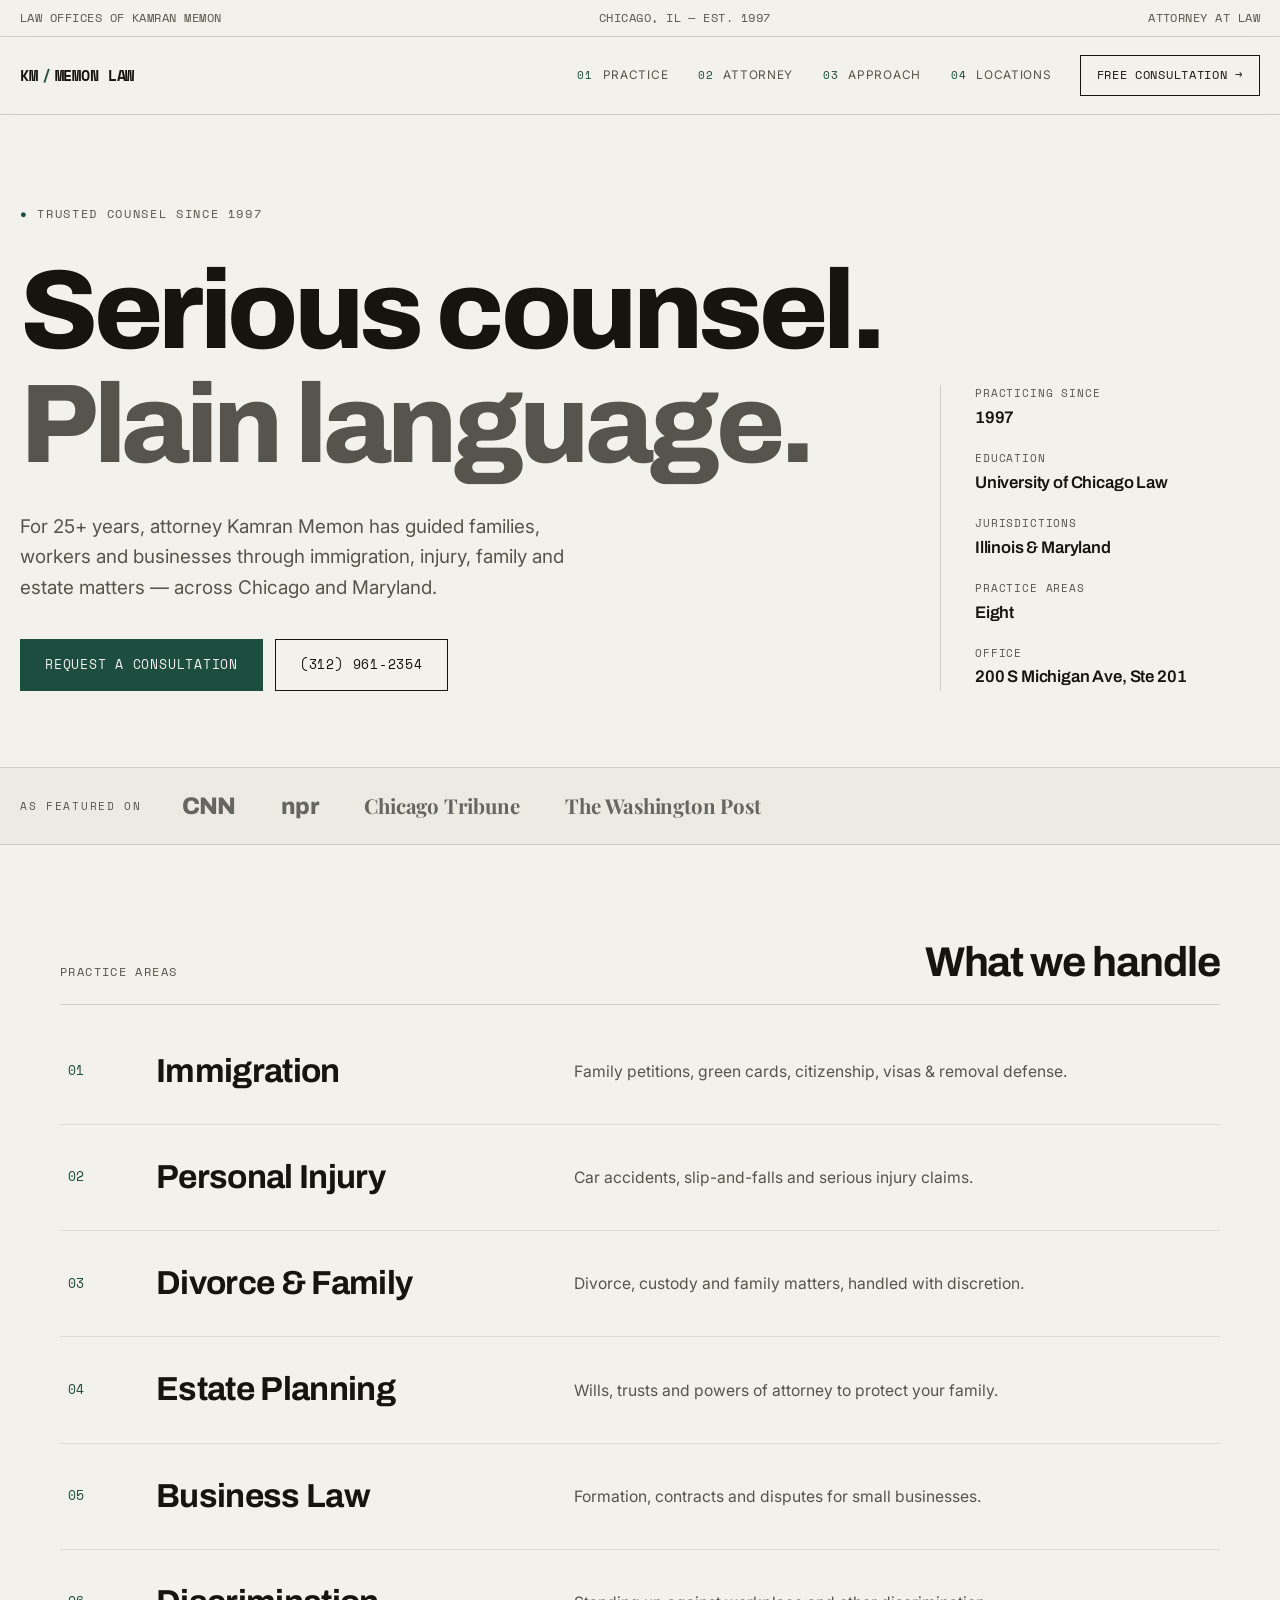
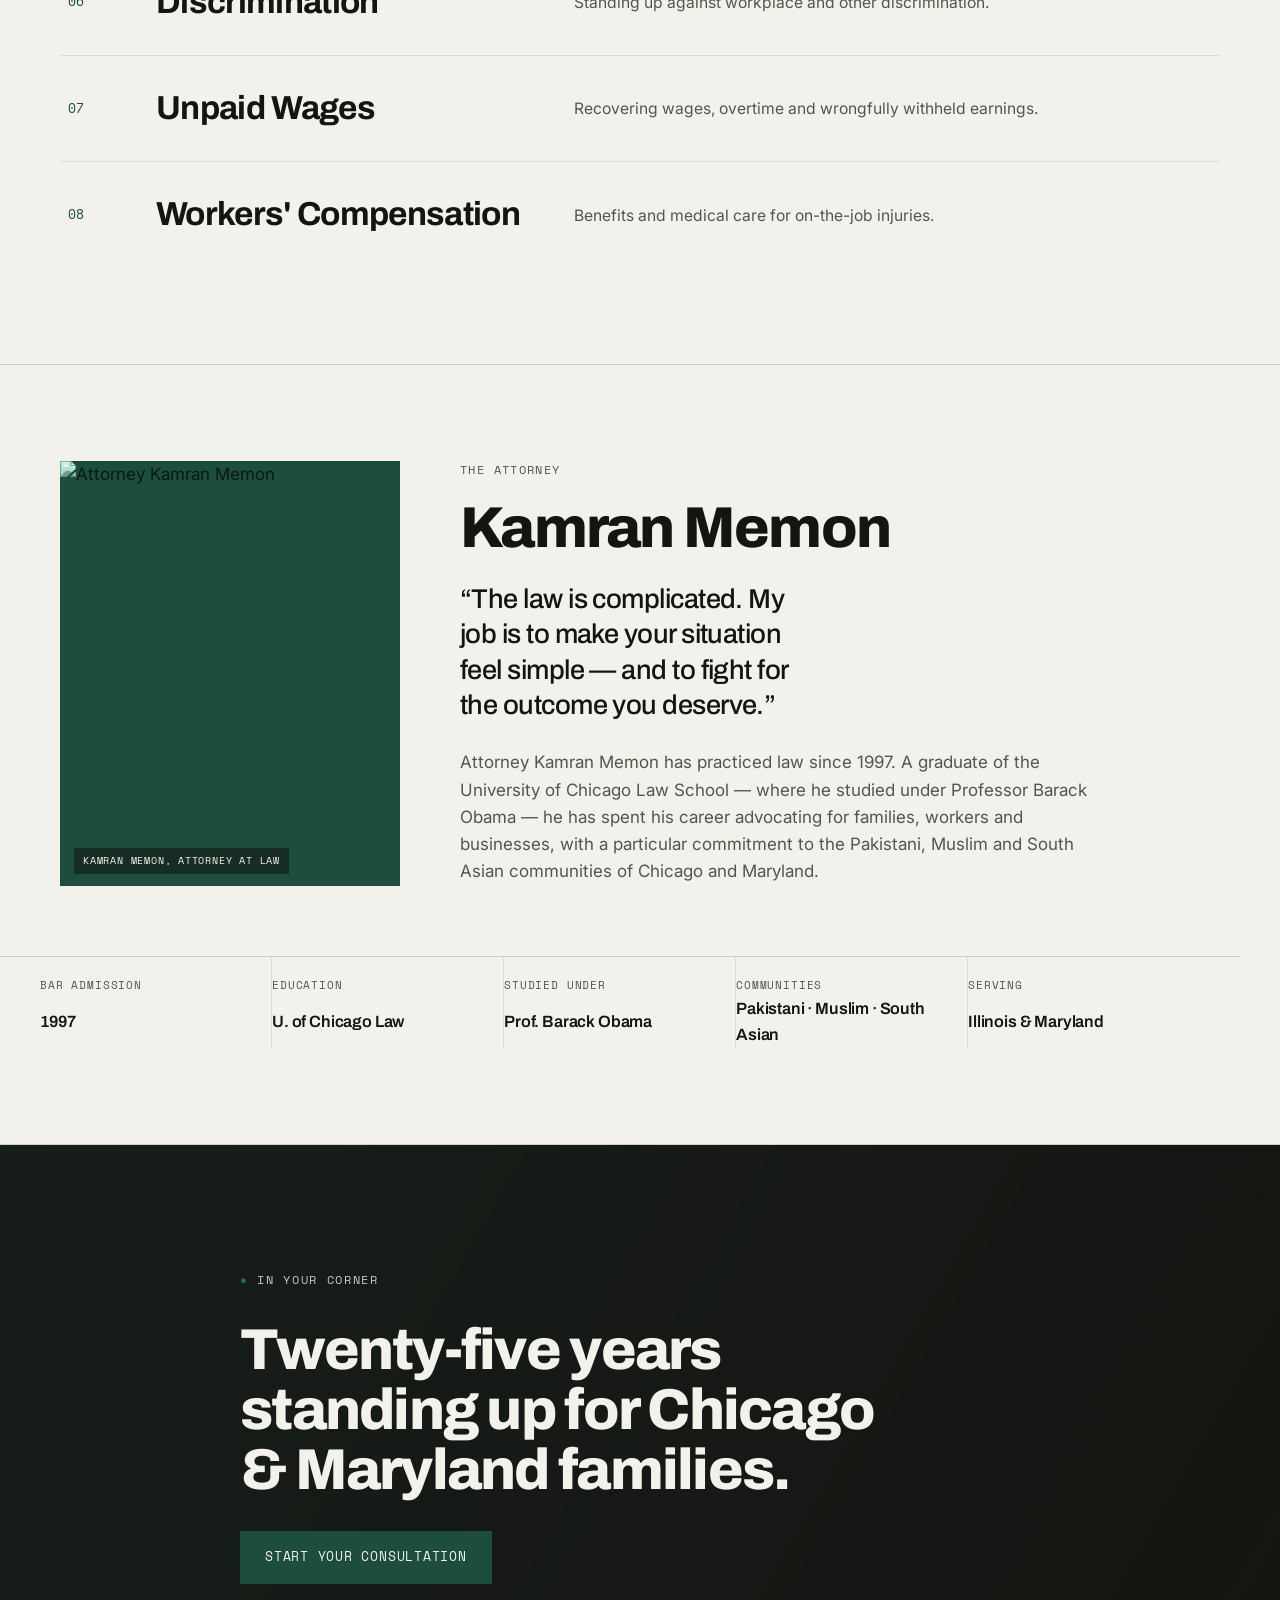
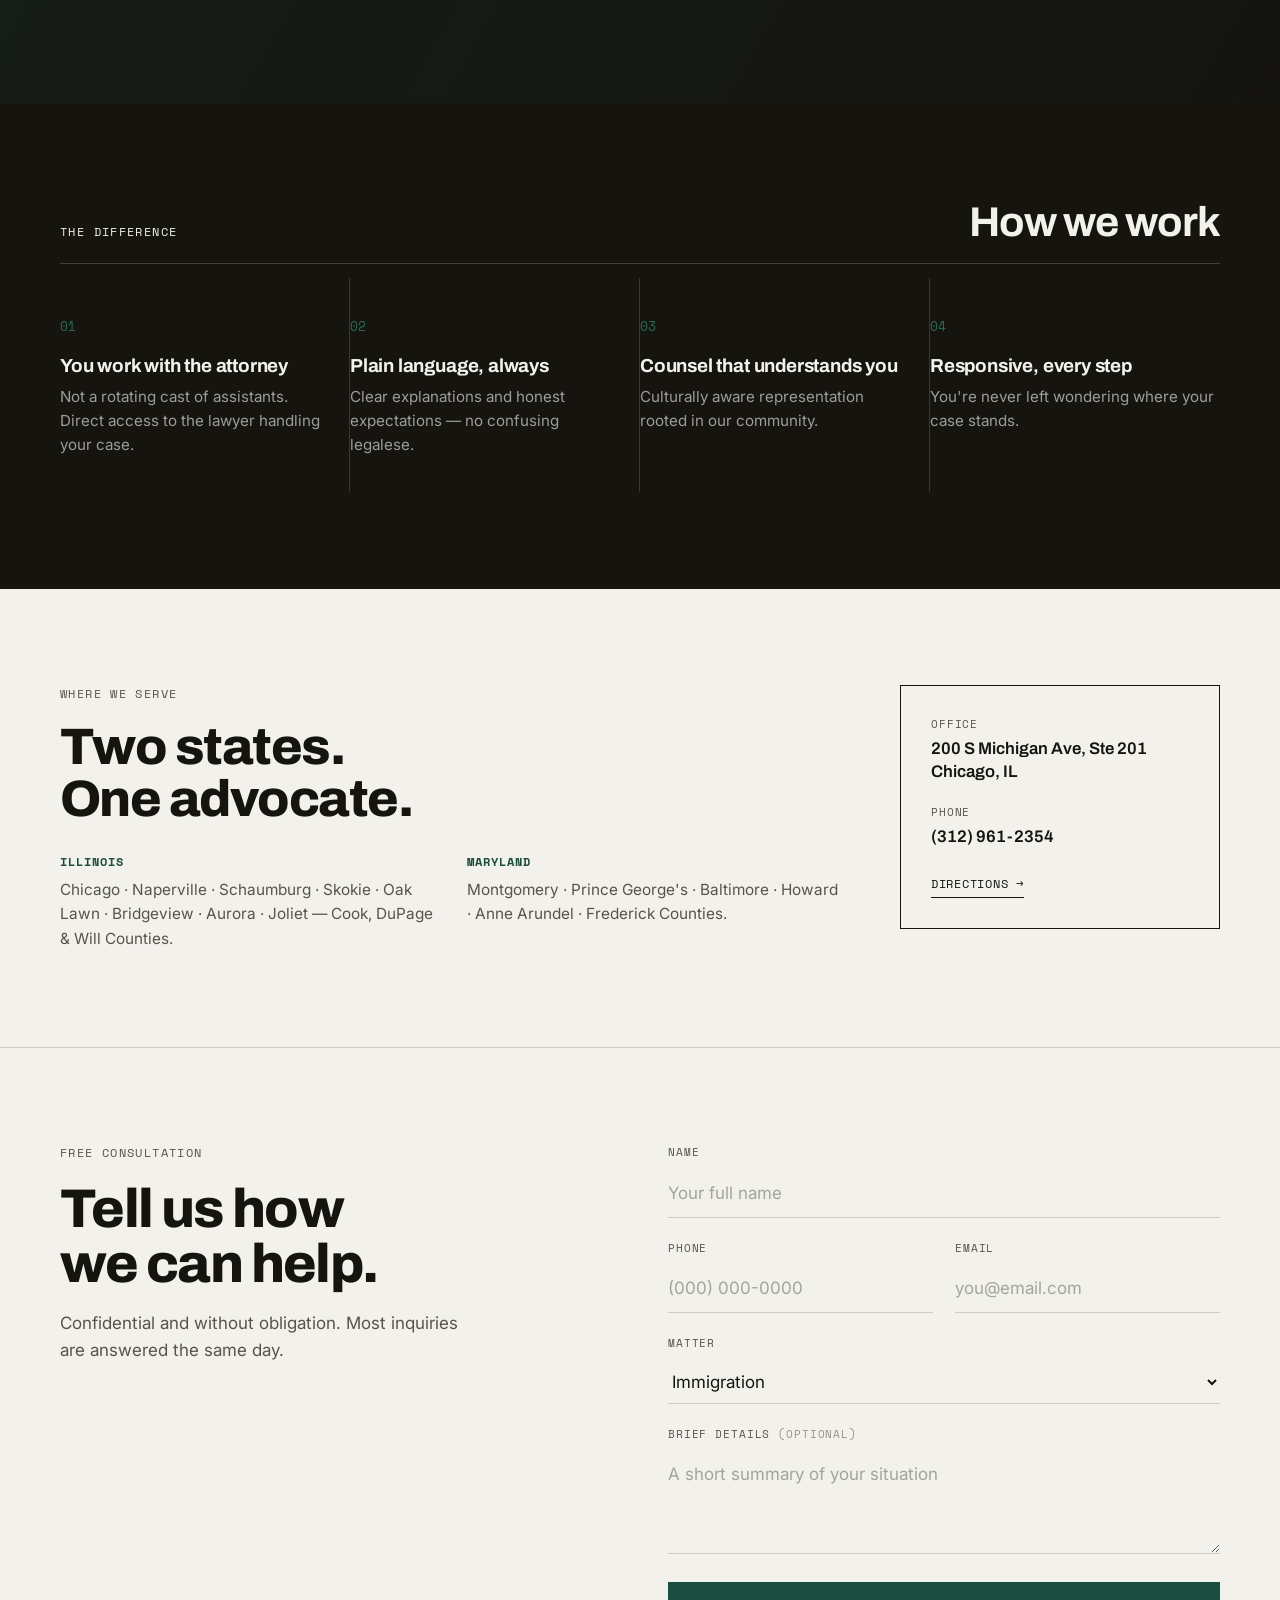
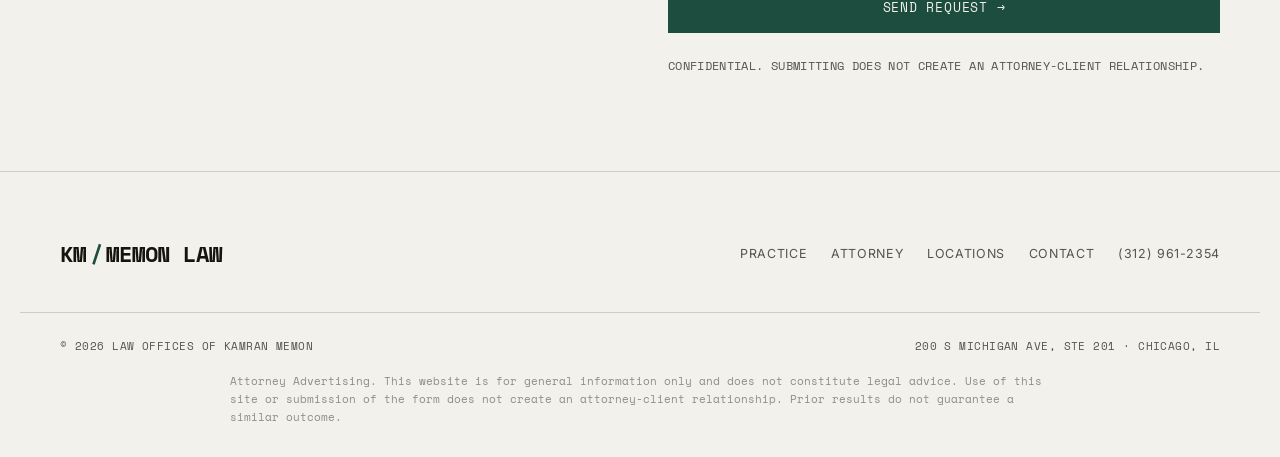
==== commit 220b4ce1: "Add press strip + visuals to Memon Law site - 'As featured on' bar (CNN, NPR, Chicago Tribune, Washi" ====
--- a/memonlaw/index.html
+++ b/memonlaw/index.html
@@ -10,7 +10,7 @@
   <meta property="og:description" content="Serious counsel. Plain language. Chicago & Maryland, since 1997." />
   <link rel="preconnect" href="https://fonts.googleapis.com" />
   <link rel="preconnect" href="https://fonts.gstatic.com" crossorigin />
-  <link href="https://fonts.googleapis.com/css2?family=Archivo:wght@500;600;700;800&family=Inter:wght@400;500;600&family=Space+Mono:wght@400;700&display=swap" rel="stylesheet" />
+  <link href="https://fonts.googleapis.com/css2?family=Archivo:wght@500;600;700;800&family=Inter:wght@400;500;600&family=Playfair+Display:wght@600;700&family=Space+Mono:wght@400;700&display=swap" rel="stylesheet" />
   <link rel="stylesheet" href="styles.css" />
 </head>
 <body>
@@ -60,6 +60,19 @@
           <div><dt>Office</dt><dd>200 S Michigan Ave, Ste 201</dd></div>
         </dl>
       </aside>
+    </div>
+  </section>
+
+  <!-- ===== PRESS ===== -->
+  <section class="press" aria-label="As featured on">
+    <div class="wrap press__inner">
+      <span class="press__label">As featured on</span>
+      <ul class="press__logos">
+        <li class="logo logo--cnn" aria-label="CNN">CNN</li>
+        <li class="logo logo--npr" aria-label="NPR">npr</li>
+        <li class="logo logo--serif" aria-label="Chicago Tribune">Chicago Tribune</li>
+        <li class="logo logo--serif" aria-label="The Washington Post">The Washington Post</li>
+      </ul>
     </div>
   </section>
 
@@ -86,19 +99,33 @@
   <!-- ===== ABOUT ===== -->
   <section class="section about" id="about">
     <div class="wrap about__grid">
+      <figure class="figure figure--portrait reveal">
+        <img src="https://images.unsplash.com/photo-1556157382-97eda2d62296?q=80&w=900&auto=format&fit=crop" alt="Attorney Kamran Memon" loading="lazy" />
+        <figcaption>Kamran Memon, Attorney at Law</figcaption>
+      </figure>
       <div class="about__main reveal">
         <span class="shead__label">The attorney</span>
         <h2 class="about__title">Kamran Memon</h2>
         <p class="about__quote">“The law is complicated. My job is to make your situation feel simple — and to fight for the outcome you deserve.”</p>
         <p>Attorney Kamran Memon has practiced law since 1997. A graduate of the University of Chicago Law School — where he studied under Professor Barack Obama — he has spent his career advocating for families, workers and businesses, with a particular commitment to the Pakistani, Muslim and South Asian communities of Chicago and Maryland.</p>
       </div>
-      <dl class="facts reveal">
-        <div><dt>Bar admission</dt><dd>1997</dd></div>
-        <div><dt>Education</dt><dd>University of Chicago Law School</dd></div>
-        <div><dt>Studied under</dt><dd>Prof. Barack Obama</dd></div>
-        <div><dt>Communities</dt><dd>Pakistani · Muslim · South Asian</dd></div>
-        <div><dt>Serving</dt><dd>Illinois &amp; Maryland</dd></div>
-      </dl>
+    </div>
+    <dl class="wrap facts facts--row reveal">
+      <div><dt>Bar admission</dt><dd>1997</dd></div>
+      <div><dt>Education</dt><dd>U. of Chicago Law</dd></div>
+      <div><dt>Studied under</dt><dd>Prof. Barack Obama</dd></div>
+      <div><dt>Communities</dt><dd>Pakistani · Muslim · South Asian</dd></div>
+      <div><dt>Serving</dt><dd>Illinois &amp; Maryland</dd></div>
+    </dl>
+  </section>
+
+  <!-- ===== STATEMENT BAND ===== -->
+  <section class="band" aria-label="Our commitment">
+    <div class="band__media" aria-hidden="true"></div>
+    <div class="wrap band__inner">
+      <p class="kicker kicker--light"><b>●</b> In your corner</p>
+      <h2 class="band__title">Twenty-five years standing up for Chicago &amp; Maryland families.</h2>
+      <a href="#contact" class="btn">Start your consultation</a>
     </div>
   </section>
 
--- a/memonlaw/styles.css
+++ b/memonlaw/styles.css
@@ -156,6 +156,38 @@
 .foot__bar{display:flex;justify-content:space-between;gap:16px;padding-top:24px;font-size:.7rem;text-transform:uppercase;letter-spacing:.04em;color:var(--ink-soft)}
 .foot__legal{margin-top:18px;font-size:.66rem;line-height:1.7;color:rgba(21,20,15,.45);max-width:900px}
 
+/* ---------- Press bar ---------- */
+.press{border-bottom:1px solid var(--line);background:var(--paper-2)}
+.press__inner{display:flex;align-items:center;gap:40px;padding:26px 0;flex-wrap:wrap}
+.press__label{font-family:var(--mono);font-size:.66rem;text-transform:uppercase;letter-spacing:.16em;color:var(--ink-soft);white-space:nowrap}
+.press__logos{list-style:none;display:flex;align-items:center;gap:46px;margin:0;padding:0;flex-wrap:wrap}
+.logo{color:var(--ink);opacity:.62;transition:opacity .25s var(--ease);line-height:1;filter:saturate(0)}
+.logo:hover{opacity:1}
+.logo--cnn{font-family:var(--disp);font-weight:800;font-size:1.5rem;letter-spacing:-.04em}
+.logo--npr{font-family:var(--disp);font-weight:800;font-size:1.45rem;letter-spacing:-.02em;text-transform:lowercase}
+.logo--serif{font-family:"Playfair Display",Georgia,serif;font-weight:700;font-size:1.28rem;letter-spacing:-.01em}
+
+/* ---------- Figures / duotone images ---------- */
+.figure{position:relative;margin:0;background:var(--accent);overflow:hidden}
+.figure img{width:100%;height:100%;object-fit:cover;filter:grayscale(1) contrast(1.06);mix-blend-mode:luminosity;opacity:.92}
+.figure figcaption{position:absolute;left:14px;bottom:12px;font-family:var(--mono);font-size:.62rem;text-transform:uppercase;letter-spacing:.08em;color:var(--paper);background:rgba(21,20,15,.55);padding:5px 9px;backdrop-filter:blur(4px)}
+.figure--portrait{aspect-ratio:4/5}
+
+/* about now: portrait | copy, facts as a row beneath */
+.about__grid{grid-template-columns:340px 1fr}
+.facts--row{display:grid;grid-template-columns:repeat(5,1fr);border-top:1px solid var(--line);margin-top:54px}
+.facts--row div{padding:20px 20px 0 0;border-bottom:0;border-right:1px solid var(--line-soft)}
+.facts--row div:last-child{border-right:0}
+
+/* ---------- Statement band (full-bleed photo) ---------- */
+.band{position:relative;padding:120px 0;color:var(--paper);border-bottom:1px solid var(--ink);isolation:isolate;overflow:hidden}
+.band__media{position:absolute;inset:0;z-index:-1;background:var(--ink)}
+.band__media::before{content:"";position:absolute;inset:0;background:linear-gradient(120deg,rgba(15,40,33,.55),rgba(21,20,15,.78)),url("https://images.unsplash.com/photo-1477959858617-67f85cf4f1df?q=80&w=1600&auto=format&fit=crop");background-size:cover;background-position:center;filter:grayscale(.45)}
+.band__inner{max-width:880px}
+.kicker--light{color:rgba(242,241,236,.8)}
+.kicker--light b{color:var(--accent-2)}
+.band__title{font-size:clamp(2rem,5vw,3.6rem);font-weight:800;letter-spacing:-.03em;line-height:1.04;margin:0 0 32px;text-wrap:balance}
+
 /* ---------- Reveal ---------- */
 .reveal{opacity:0;transform:translateY(18px);transition:opacity .7s var(--ease),transform .7s var(--ease)}
 .reveal.in{opacity:1;transform:none}
@@ -169,6 +201,13 @@
   .nav.open .nav__links{display:flex;position:absolute;top:100%;left:0;right:0;flex-direction:column;gap:0;background:var(--paper);border-bottom:1px solid var(--line)}
   .nav.open .nav__links a{padding:16px 24px;border-top:1px solid var(--line-soft)}
   .hero__grid,.about__grid,.loc__grid,.contact__grid{grid-template-columns:1fr;gap:40px}
+  .figure--portrait{max-width:360px;aspect-ratio:5/4}
+  .facts--row{grid-template-columns:repeat(2,1fr);margin-top:36px}
+  .facts--row div{padding:16px 16px 16px 0}
+  .facts--row div:nth-child(2){border-right:0}
+  .band{padding:84px 0}
+  .press__inner{gap:24px}
+  .press__logos{gap:28px}
   .hero__head{padding-right:0}
   .hero__spec{border-left:0;border-top:1px solid var(--line);padding-left:0;padding-top:30px}
   .approach__grid{grid-template-columns:1fr 1fr}
@@ -182,6 +221,10 @@
   .row__go{display:none}
   .row:hover{padding-left:12px;padding-right:12px}
   .loc__cols,.f2{grid-template-columns:1fr}
+  .facts--row{grid-template-columns:1fr}
+  .facts--row div{border-right:0;border-bottom:1px solid var(--line-soft)}
+  .logo--cnn,.logo--npr{font-size:1.25rem}
+  .logo--serif{font-size:1.05rem}
   .approach__grid{grid-template-columns:1fr}
   .foot__top{flex-direction:column;align-items:flex-start}
   .foot__bar{flex-direction:column;gap:6px}
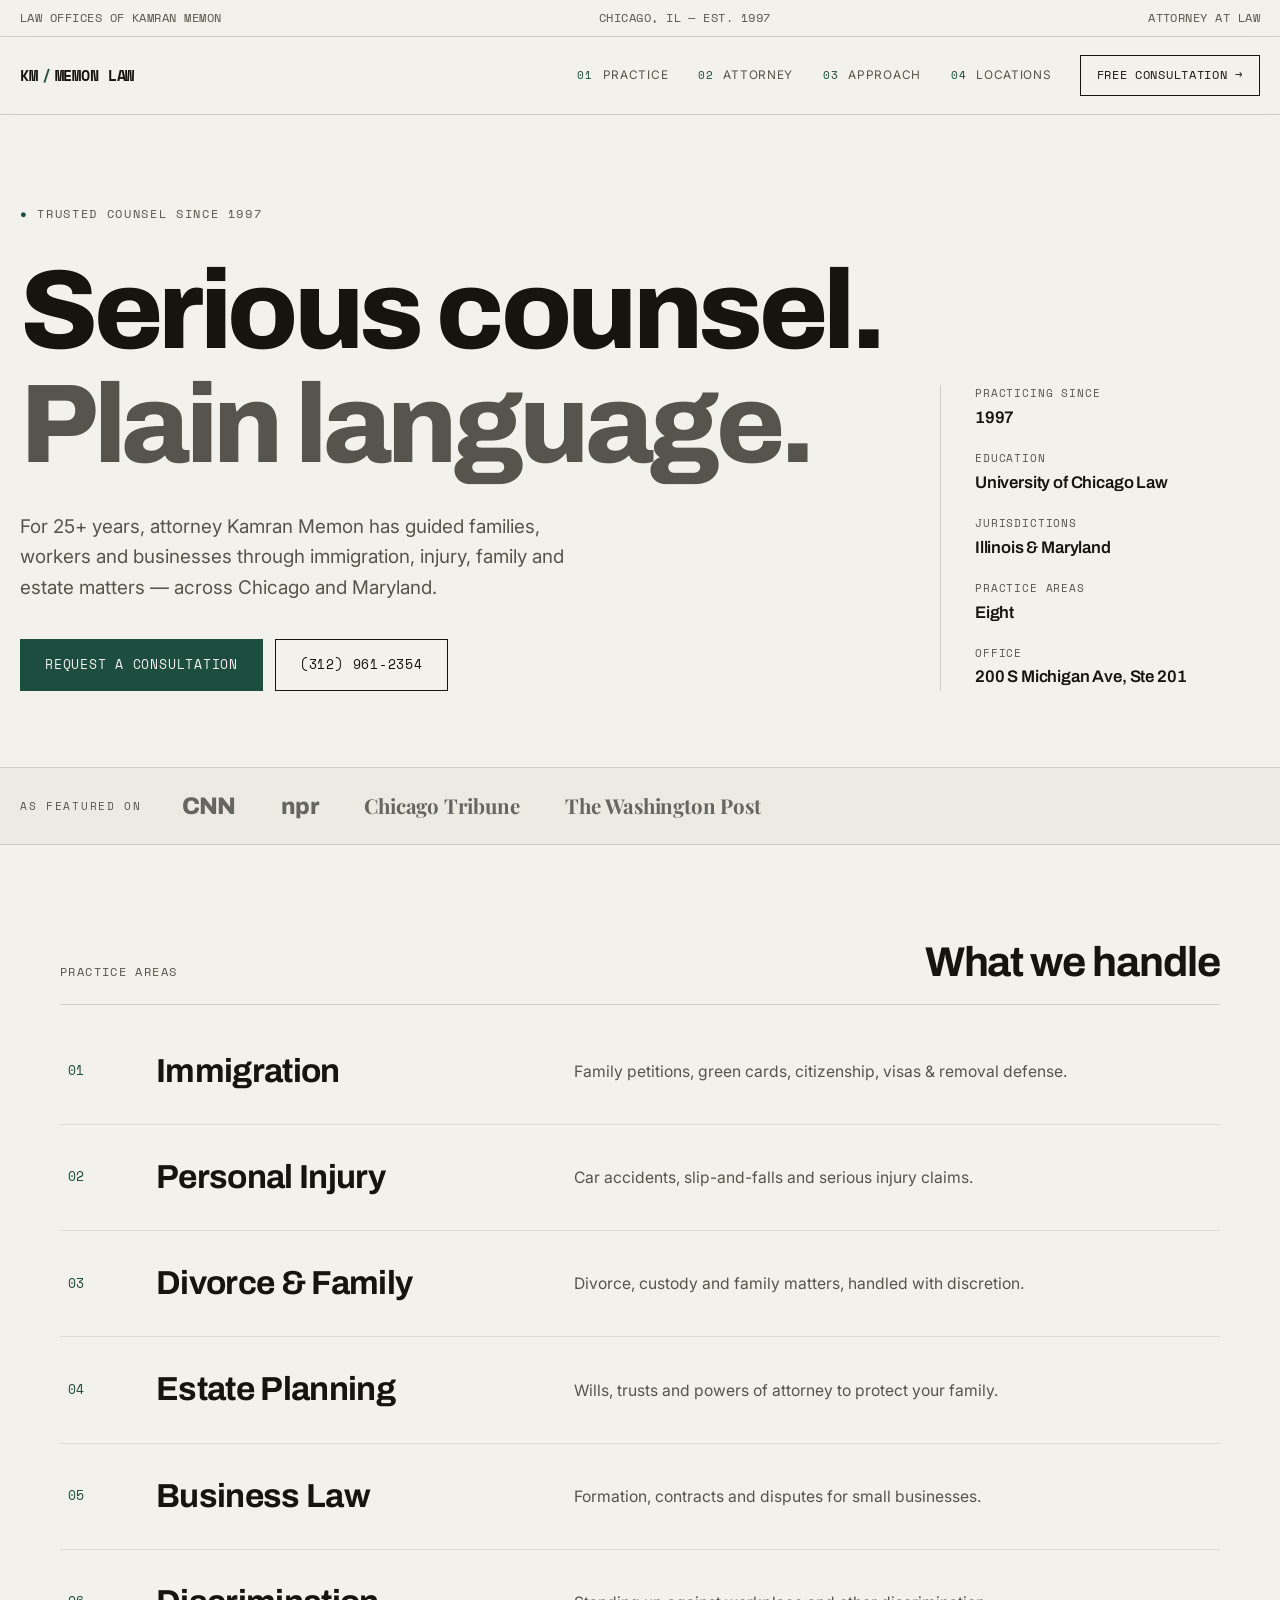
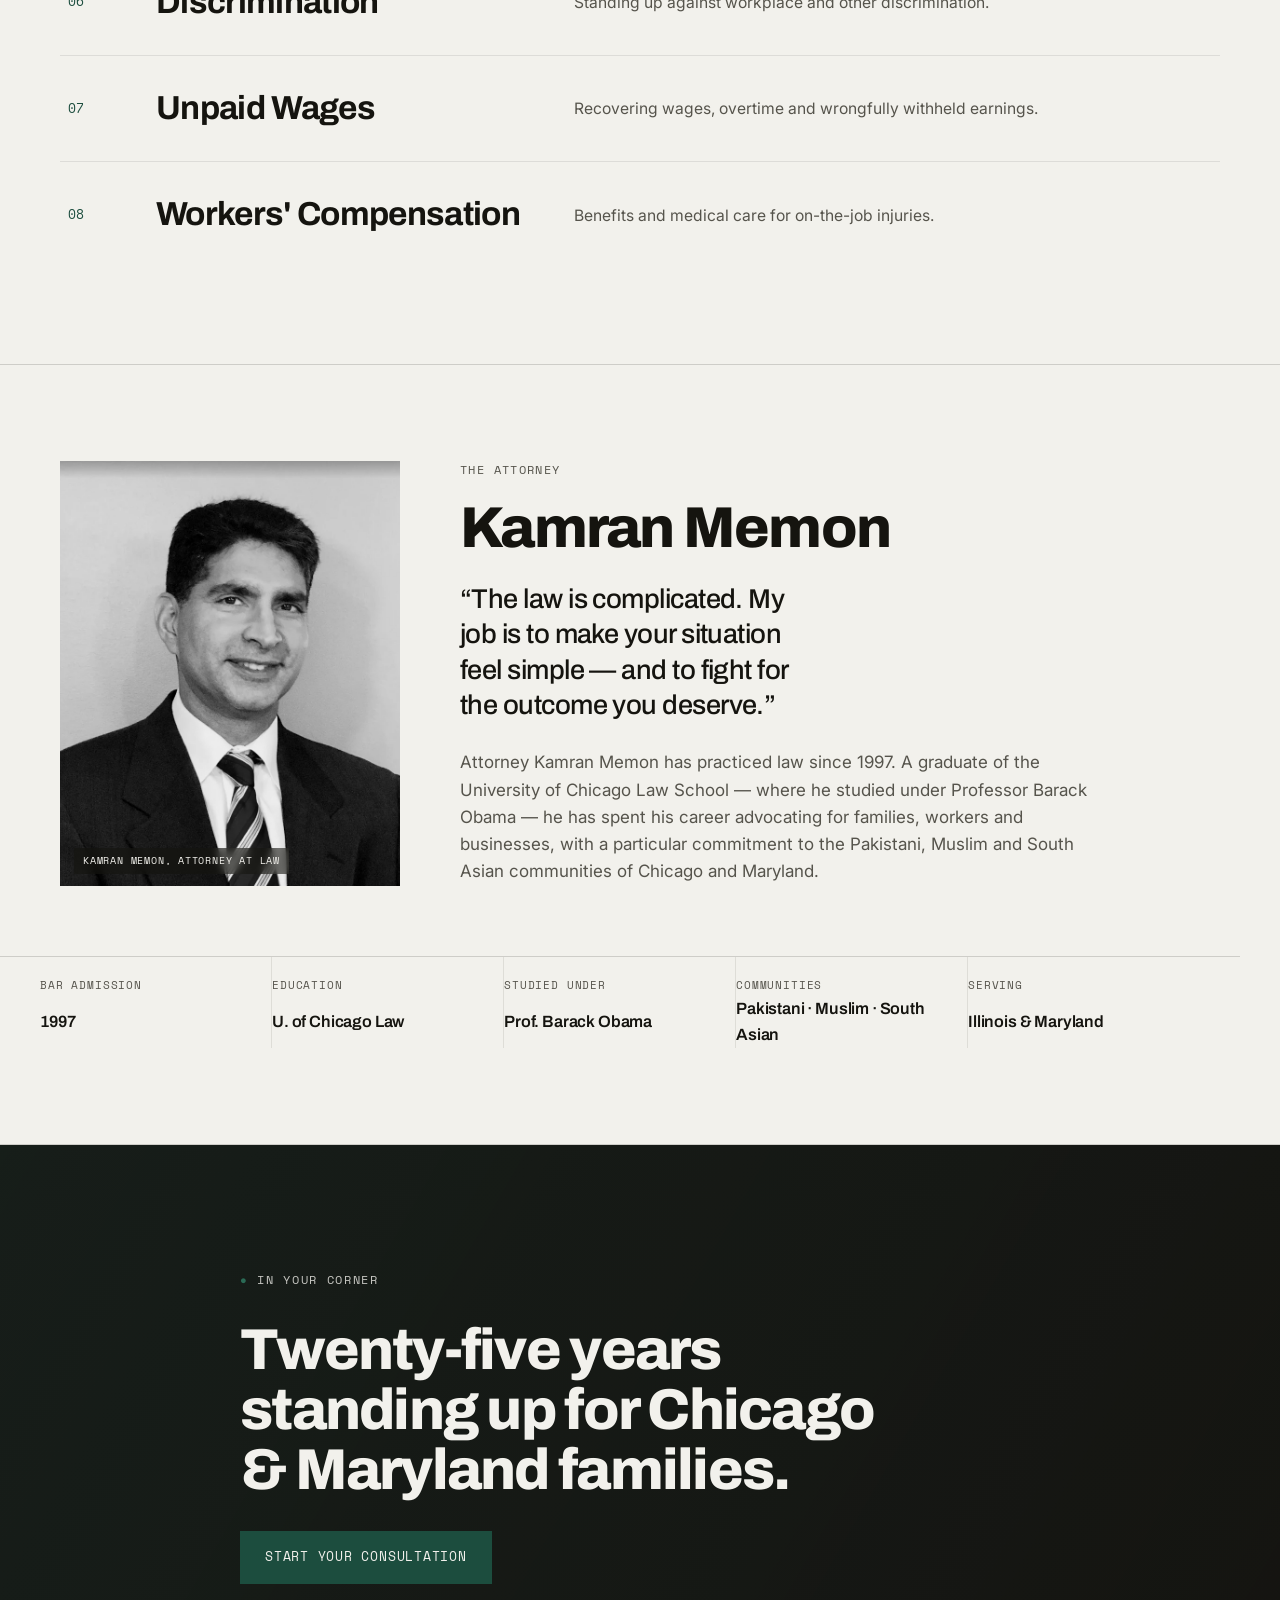
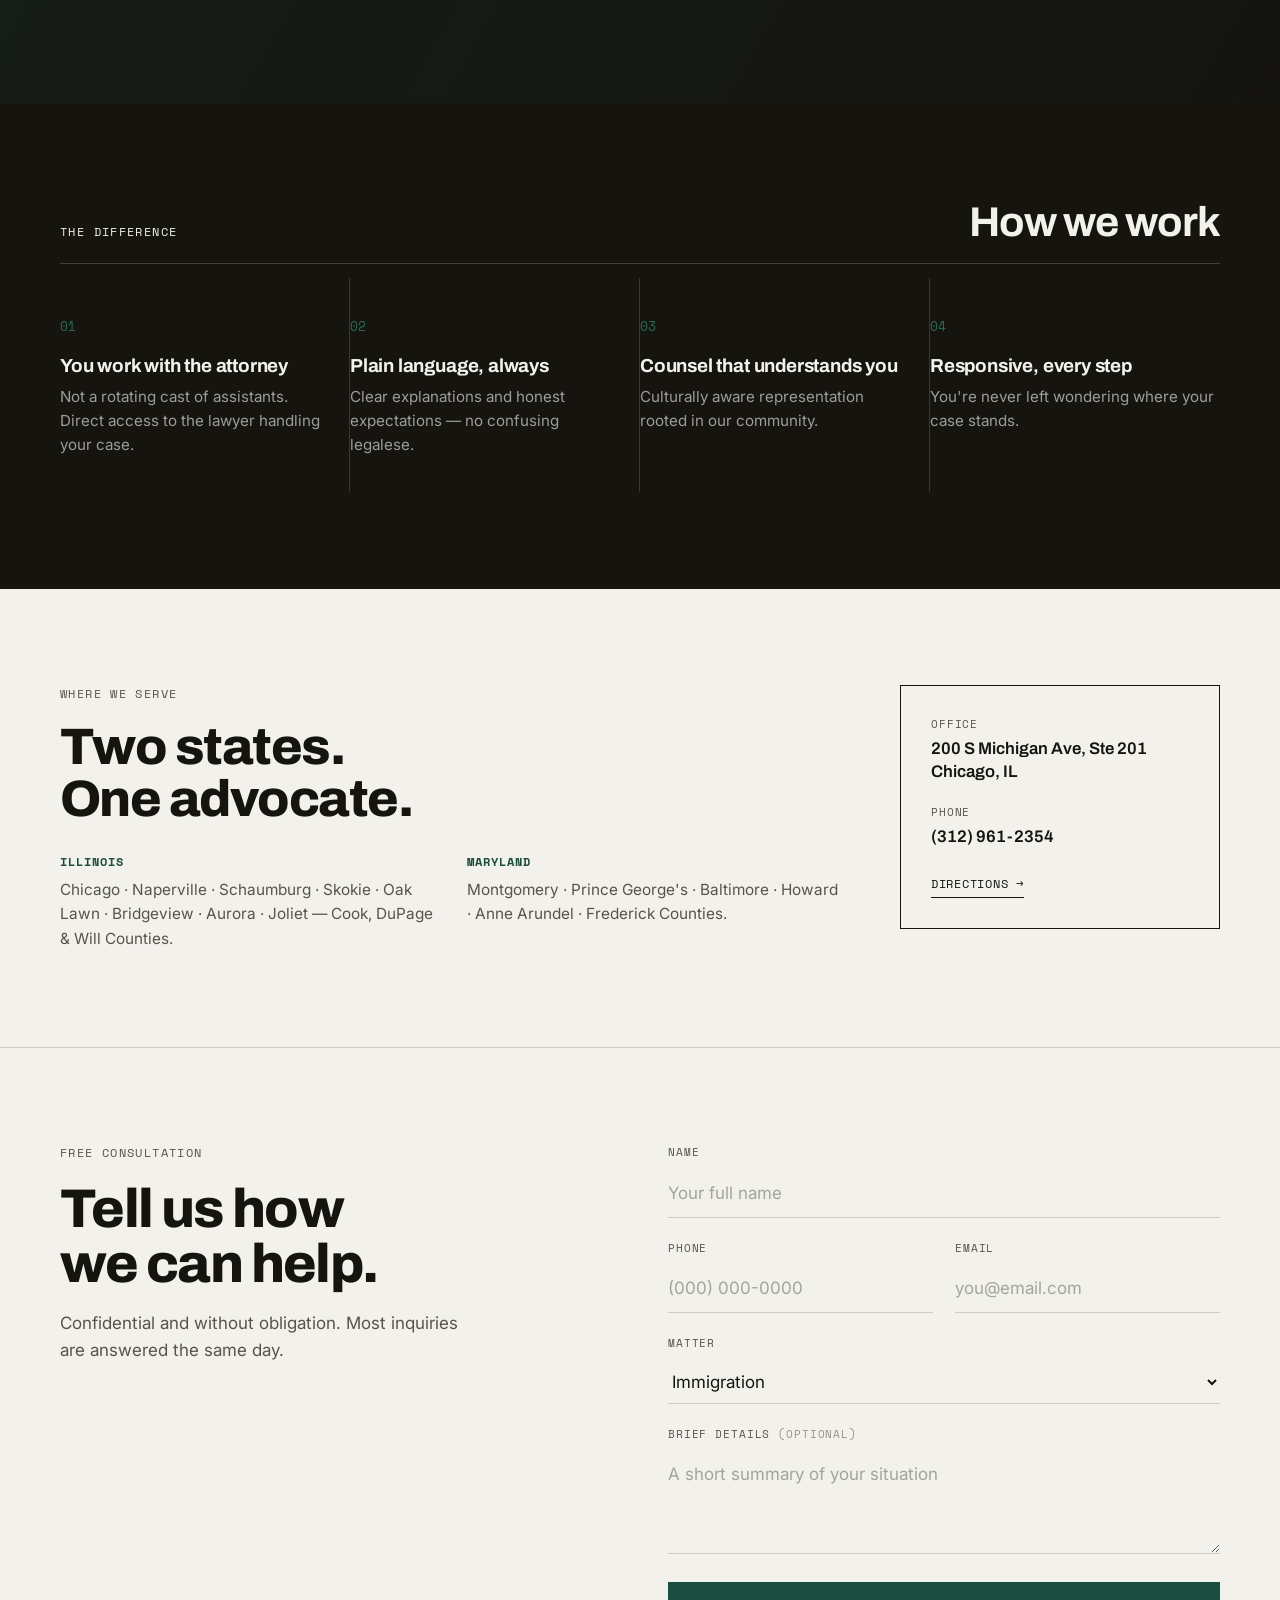
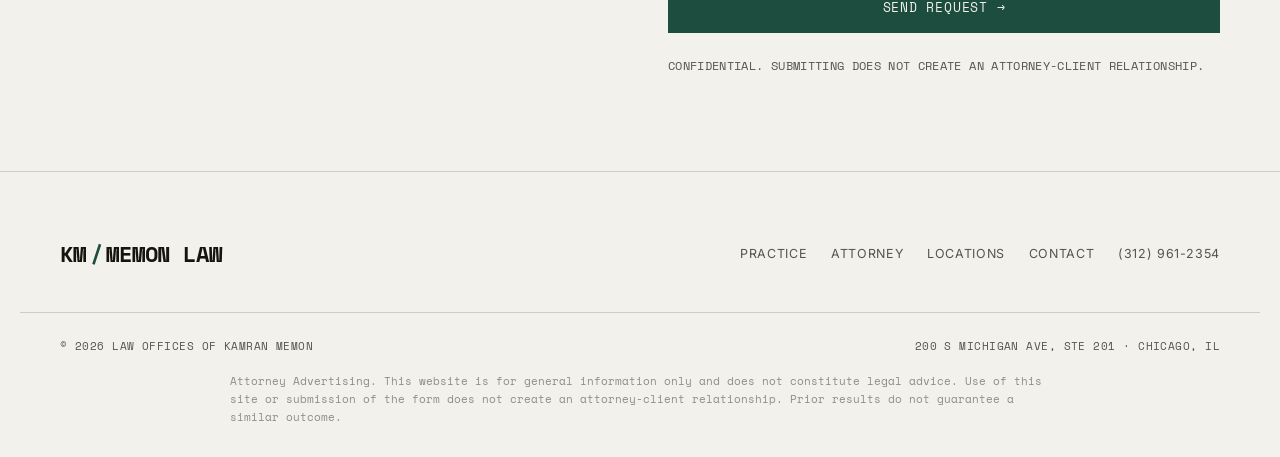
==== commit 4accbfb5: "Use real Kamran Memon headshot in About portrait Replace stock placeholder with provided photo (asse" ====
--- a/memonlaw/index.html
+++ b/memonlaw/index.html
@@ -100,7 +100,7 @@
   <section class="section about" id="about">
     <div class="wrap about__grid">
       <figure class="figure figure--portrait reveal">
-        <img src="https://images.unsplash.com/photo-1556157382-97eda2d62296?q=80&w=900&auto=format&fit=crop" alt="Attorney Kamran Memon" loading="lazy" />
+        <img src="assets/kamran-memon.webp" alt="Attorney Kamran Memon" loading="lazy" />
         <figcaption>Kamran Memon, Attorney at Law</figcaption>
       </figure>
       <div class="about__main reveal">
--- a/memonlaw/styles.css
+++ b/memonlaw/styles.css
@@ -171,7 +171,9 @@
 .figure{position:relative;margin:0;background:var(--accent);overflow:hidden}
 .figure img{width:100%;height:100%;object-fit:cover;filter:grayscale(1) contrast(1.06);mix-blend-mode:luminosity;opacity:.92}
 .figure figcaption{position:absolute;left:14px;bottom:12px;font-family:var(--mono);font-size:.62rem;text-transform:uppercase;letter-spacing:.08em;color:var(--paper);background:rgba(21,20,15,.55);padding:5px 9px;backdrop-filter:blur(4px)}
-.figure--portrait{aspect-ratio:4/5}
+.figure--portrait{aspect-ratio:4/5;background:var(--paper-2)}
+.figure--portrait img{filter:grayscale(1) contrast(1.03);mix-blend-mode:normal;opacity:1;transition:filter .5s var(--ease)}
+.figure--portrait:hover img{filter:grayscale(0) contrast(1)}
 
 /* about now: portrait | copy, facts as a row beneath */
 .about__grid{grid-template-columns:340px 1fr}
